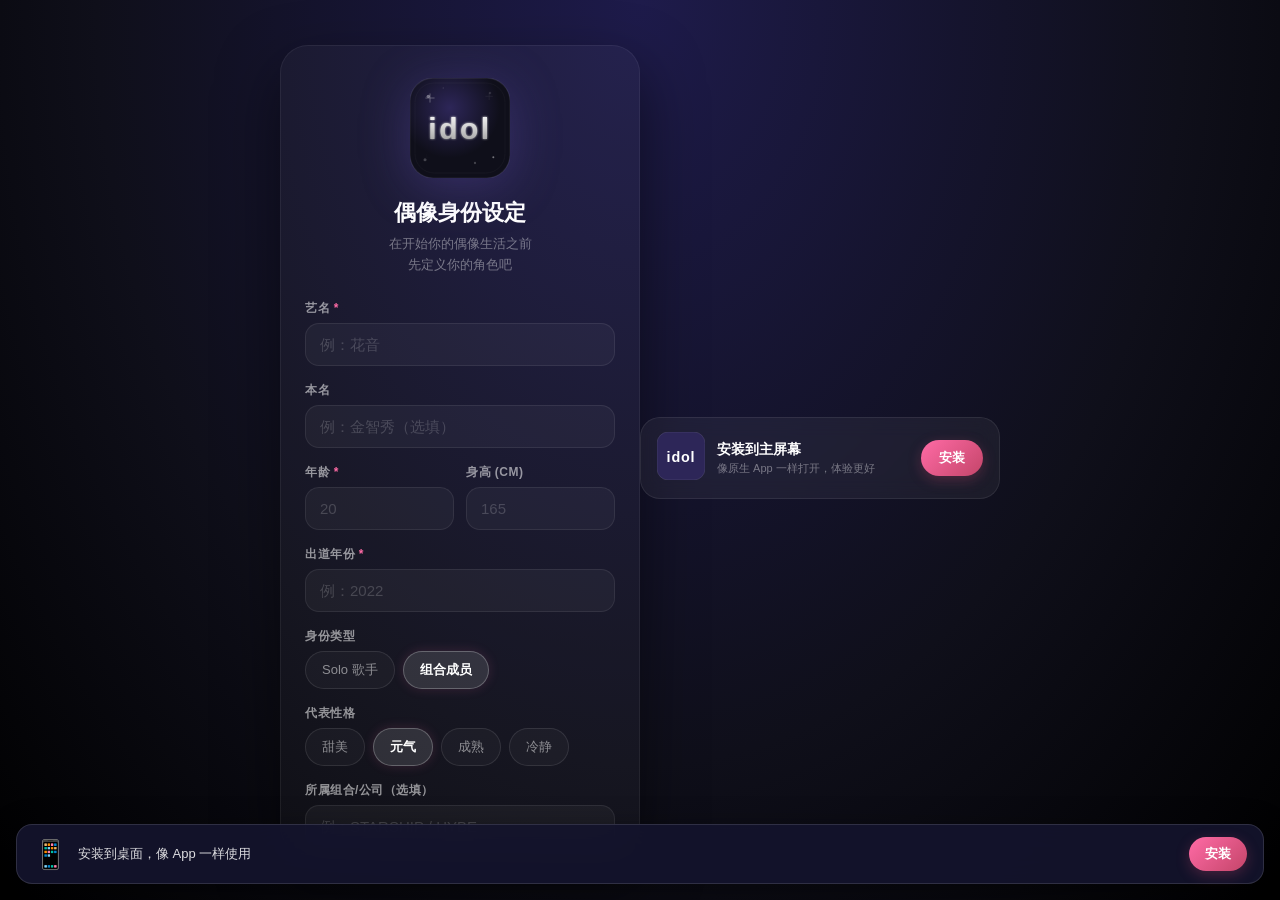
==== idol.html @ 132aba60 "Add files via upload" ====
<!doctype html>
<html lang="zh-CN">
<head>
  <meta charset="UTF-8" />
  <meta name="viewport" content="width=device-width, initial-scale=1.0, viewport-fit=cover" />
  <meta name="apple-mobile-web-app-capable" content="yes" />
  <meta name="apple-mobile-web-app-status-bar-style" content="black-translucent" />
  <meta name="theme-color" content="#0f0f1a" />
  <link rel="icon" type="image/svg+xml" href="icon.svg" />
  <link rel="apple-touch-icon" href="icon.svg" />
  <title>idol — 偶像生活模拟器</title>
  <style>
/* ===== 基础 ===== */
:root {
  --phone-w: 390px;
  --phone-h: 844px;
  --phone-radius: 44px;
  color-scheme: dark;
}

* { box-sizing: border-box; margin: 0; padding: 0; }
html { scroll-behavior: smooth; }

body {
  font-family: -apple-system, BlinkMacSystemFont, "Segoe UI", Roboto, "Helvetica Neue", Arial, sans-serif;
  background: #1a1a2e;
  display: flex;
  justify-content: center;
  align-items: center;
  min-height: 100vh;
  -webkit-tap-highlight-color: transparent;
  user-select: none; -webkit-user-select: none;
}

/* ===== 偶像设定页 ===== */
.setup-screen {
  position: fixed;
  inset: 0;
  z-index: 100;
  background: radial-gradient(ellipse at 50% 0%, #1e1b4b 0%, #0f0f1a 60%, #000 100%);
  display: flex;
  align-items: center;
  justify-content: center;
  padding: 20px;
  transition: opacity .5s ease, transform .5s ease;
}
.setup-screen.hidden {
  opacity: 0;
  pointer-events: none;
  transform: scale(1.05);
}

.setup-card {
  width: 100%;
  max-width: 360px;
  max-height: 90vh;
  overflow-y: auto;
  background: rgba(255,255,255,.03);
  border: 1px solid rgba(255,255,255,.06);
  border-radius: 28px;
  padding: 32px 24px 28px;
  box-shadow: 0 25px 60px rgba(0,0,0,.5);
  -webkit-overflow-scrolling: touch;
}

.setup-header {
  text-align: center;
  margin-bottom: 24px;
}

/* App 图标 */
.app-logo-wrap {
  display: flex;
  justify-content: center;
  margin-bottom: 20px;
}
.app-logo {
  width: 100px;
  height: 100px;
  filter: drop-shadow(0 8px 24px rgba(100,80,180,.35));
}

.setup-header h1 {
  font-size: 22px;
  font-weight: 700;
  color: #fff;
  margin: 0 0 6px;
}
.setup-header p {
  font-size: 13px;
  color: rgba(255,255,255,.4);
  line-height: 1.6;
  margin: 0;
}

.setup-form {
  display: flex;
  flex-direction: column;
  gap: 16px;
}

.form-row {
  display: flex;
  flex-direction: column;
  gap: 6px;
}
.form-row-split {
  flex-direction: row;
  gap: 12px;
}
.form-col {
  flex: 1;
  display: flex;
  flex-direction: column;
  gap: 6px;
}

.form-label {
  font-size: 12px;
  font-weight: 600;
  color: rgba(255,255,255,.55);
  text-transform: uppercase;
  letter-spacing: .5px;
}
.form-label .required { color: #FF6BA6; }

.form-input {
  width: 100%;
  padding: 12px 14px;
  border-radius: 14px;
  border: 1px solid rgba(255,255,255,.08);
  background: rgba(255,255,255,.04);
  color: #fff;
  font-size: 15px;
  outline: none;
  transition: border-color .2s, background .2s;
  font-family: inherit;
}
.form-input:focus {
  border-color: rgba(255,107,166,.4);
  background: rgba(255,255,255,.06);
}
.form-input::placeholder { color: rgba(255,255,255,.18); }

/* 选项芯片 */
.option-row {
  display: flex;
  flex-wrap: wrap;
  gap: 8px;
}
.opt-chip {
  padding: 9px 16px;
  border-radius: 20px;
  font-size: 13px;
  font-weight: 500;
  cursor: pointer;
  border: 1px solid rgba(255,255,255,.1);
  background: rgba(255,255,255,.03);
  color: rgba(255,255,255,.5);
  transition: all .18s;
}
.opt-chip:hover { background: rgba(255,255,255,.08); color: rgba(255,255,255,.7); }
.opt-chip.active {
  background: rgba(255,255,255,.12);
  border-color: rgba(255,255,255,.25);
  color: #fff;
  font-weight: 600;
  box-shadow: 0 0 12px rgba(255,107,166,.15);
}

/* 进入按钮 */
.setup-btn {
  width: 100%;
  margin-top: 24px;
  padding: 14px;
  border: none;
  border-radius: 16px;
  background: linear-gradient(135deg, #FF6BA6, #C44569);
  color: #fff;
  font-size: 16px;
  font-weight: 700;
  cursor: pointer;
  transition: transform .15s, box-shadow .15s;
  letter-spacing: .5px;
  box-shadow: 0 8px 30px rgba(196,69,105,.3);
}
.setup-btn:hover { transform: translateY(-1px); box-shadow: 0 12px 36px rgba(196,69,105,.4); }
.setup-btn:active { transform: translateY(0); }
.setup-btn:disabled {
  opacity: .4;
  cursor: not-allowed;
  transform: none;
  box-shadow: none;
}

.setup-hint {
  text-align: center;
  font-size: 11px;
  color: rgba(255,255,255,.25);
  margin-top: 12px;
  min-height: 16px;
}

/* ===== 安装引导条 ===== */
.install-banner {
  width: 100%;
  max-width: 360px;
  margin-top: 16px;
  display: flex;
  align-items: center;
  gap: 12px;
  padding: 14px 16px;
  background: rgba(255,255,255,.05);
  border: 1px solid rgba(255,255,255,.08);
  border-radius: 20px;
  backdrop-filter: blur(10px);
  -webkit-backdrop-filter: blur(10px);
  transition: opacity .3s, transform .3s;
}
.install-banner.dismissed {
  opacity: 0;
  pointer-events: none;
  transform: translateY(10px);
}
.install-banner-icon {
  flex-shrink: 0;
}
.install-banner-icon svg {
  width: 48px;
  height: 48px;
}
.install-banner-text {
  flex: 1;
  min-width: 0;
}
.install-banner-title {
  font-size: 14px;
  font-weight: 600;
  color: #fff;
}
.install-banner-desc {
  font-size: 11px;
  color: rgba(255,255,255,.4);
  margin-top: 2px;
}
.install-banner-btn {
  padding: 9px 18px;
  border-radius: 18px;
  border: none;
  background: linear-gradient(135deg, #FF6BA6, #C44569);
  color: #fff;
  font-size: 13px;
  font-weight: 600;
  cursor: pointer;
  flex-shrink: 0;
  transition: transform .12s, box-shadow .12s;
  min-width: 0;
  box-shadow: 0 4px 14px rgba(196,69,105,.3);
}
.install-banner-btn:hover { transform: translateY(-1px); }
.install-banner-btn:active { transform: translateY(0); }
.install-banner-btn.ios-guide {
  background: rgba(255,255,255,.1);
  color: rgba(255,255,255,.6);
  box-shadow: none;
  font-weight: 500;
}

/* ---- 全局安装引导条 ---- */
.global-install-bar {
  position: fixed;
  bottom: 16px;
  left: 16px;
  right: 16px;
  z-index: 250;
  display: flex;
  align-items: center;
  gap: 10px;
  padding: 12px 16px;
  background: rgba(20,20,45,.92);
  border: 1px solid rgba(255,255,255,.12);
  border-radius: 16px;
  backdrop-filter: blur(16px);
  -webkit-backdrop-filter: blur(16px);
  box-shadow: 0 8px 32px rgba(0,0,0,.4);
  transition: opacity .3s, transform .3s;
}
.global-install-bar.dismissed {
  opacity: 0;
  pointer-events: none;
  transform: translateY(20px);
}
.gib-icon { font-size: 28px; flex-shrink: 0; }
.gib-text { flex: 1; font-size: 13px; font-weight: 500; color: rgba(255,255,255,.85); min-width: 0; }
.gib-btn {
  padding: 8px 16px;
  border-radius: 20px;
  border: none;
  background: linear-gradient(135deg, #FF6BA6, #C44569);
  color: #fff;
  font-size: 13px;
  font-weight: 600;
  cursor: pointer;
  flex-shrink: 0;
  box-shadow: 0 4px 14px rgba(196,69,105,.3);
  min-width: 0;
}
.gib-btn:active { transform: scale(.95); }

/* ---- 首页顶部行 ---- */
.home-top-row {
  display: flex;
  align-items: center;
  justify-content: space-between;
  width: 320px;
  margin-bottom: 8px;
  padding: 0 4px;
}
.home-greeting {
  color: rgba(255,255,255,.7);
  font-size: 14px;
  font-weight: 500;
}
.home-settings-btn {
  width: 34px;
  height: 34px;
  border-radius: 50%;
  border: none;
  background: rgba(255,255,255,.08);
  color: rgba(255,255,255,.5);
  font-size: 18px;
  cursor: pointer;
  display: flex;
  align-items: center;
  justify-content: center;
  transition: background .15s, color .15s;
  min-width: 0;
  padding: 0;
}
.home-settings-btn:hover { background: rgba(255,255,255,.15); color: #fff; }

/* 手机容器初始隐藏 */
#phoneContainer { display: none; }
#phoneContainer.ready { display: flex; }

/* ===== 手机外壳 ===== */
.phone-container {
  width: var(--phone-w);
  height: var(--phone-h);
  background: #000;
  border-radius: var(--phone-radius);
  position: relative;
  overflow: hidden;
  box-shadow:
    0 0 0 3px #1a1a1a, 0 0 0 6px #222, 0 0 0 8px #111, 0 20px 60px rgba(0,0,0,.5);
  display: flex;
  flex-direction: column;
}

/* ===== 状态栏 ===== */
.status-bar {
  display: flex;
  justify-content: space-between;
  align-items: center;
  padding: 14px 28px 6px 28px;
  color: #fff;
  font-size: 14px;
  font-weight: 600;
  letter-spacing: .5px;
  z-index: 30;
  position: relative;
  pointer-events: none;
}

/* ===== 主屏幕 ===== */
.home-screen {
  flex: 1;
  display: flex;
  flex-direction: column;
  align-items: center;
  justify-content: center;
  background: linear-gradient(180deg, #1c1c1e 0%, #000 100%);
  padding-bottom: 30px;
  transition: transform .35s cubic-bezier(.4,0,.2,1), opacity .35s ease;
}
.home-screen.hidden { transform: scale(.92); opacity: 0; pointer-events: none; }

.folder-label { color: #fff; font-size: 20px; font-weight: 600; margin-bottom: 16px; letter-spacing: .5px; }

.folder-area {
  background: rgba(255,255,255,.08);
  backdrop-filter: blur(20px); -webkit-backdrop-filter: blur(20px);
  border-radius: 28px;
  padding: 24px 20px 20px 20px;
  width: 320px;
}

.app-grid {
  display: grid;
  grid-template-columns: repeat(3, 1fr);
  gap: 20px 16px;
}

.app-item {
  display: flex;
  flex-direction: column;
  align-items: center;
  gap: 8px;
  cursor: pointer;
  transition: transform .15s ease;
}
.app-item:active { transform: scale(.88); }

.app-icon {
  position: relative;
  width: 68px; height: 68px;
  border-radius: 17px;
  overflow: hidden;
  box-shadow: 0 4px 12px rgba(0,0,0,.35), inset 0 1px 0 rgba(255,255,255,.15);
}
.icon-svg { display: block; width: 100%; height: 100%; }

.app-name {
  color: #fff; font-size: 11px; font-weight: 500; letter-spacing: .2px;
  text-align: center; max-width: 72px;
  overflow: hidden; text-overflow: ellipsis; white-space: nowrap;
}

.app-icon.kakaotalk { background: #FEE500; }
.app-icon.instagram  { background: linear-gradient(135deg, #FCAF45, #E1306C, #833AB4, #405DE6); }
.app-icon.wechat     { background: #2BBF6A; }
.app-icon.twitter    { background: #000; }
.app-icon.bubble     { background: linear-gradient(135deg, #FF85B3, #FF6BA6, #C44569); }

.home-indicator {
  width: 134px; height: 5px; background: rgba(255,255,255,.35);
  border-radius: 3px; position: absolute; bottom: 8px; left: 50%; transform: translateX(-50%);
}

/* =============================================
   应用视图（打开 App 后）
   ============================================= */
.app-view {
  position: absolute;
  top: 0; left: 0; right: 0; bottom: 0;
  display: flex; flex-direction: column;
  background: #000;
  transform: translateX(100%);
  transition: transform .35s cubic-bezier(.4,0,.2,1);
  border-radius: var(--phone-radius);
  overflow: hidden;
  z-index: 20;
  padding-top: 50px;
}
.app-view.active { transform: translateX(0); }

/* ---- 导航栏 ---- */
.app-nav {
  display: flex;
  align-items: center;
  justify-content: space-between;
  padding: 0 8px 0 12px;
  height: 46px;
  flex-shrink: 0;
  border-bottom: 1px solid rgba(255,255,255,.08);
}

.nav-back {
  background: none; border: none; cursor: pointer;
  display: flex; align-items: center; justify-content: center;
  width: 36px; height: 36px; border-radius: 50%;
  color: inherit; font-size: 28px; line-height: 1; font-weight: 300;
  transition: background .15s;
  min-width: 0; padding: 0;
}
.nav-back:hover { background: rgba(255,255,255,.1); }

.nav-title {
  font-size: 17px; font-weight: 600;
  position: absolute; left: 50%; transform: translateX(-50%);
  pointer-events: none;
  max-width: 200px; overflow: hidden; text-overflow: ellipsis; white-space: nowrap;
}

.nav-action {
  width: 36px; height: 36px;
  display: flex; align-items: center; justify-content: center;
  font-size: 18px; opacity: .7;
}

/* ---- 内容区 ---- */
.app-content {
  flex: 1;
  overflow: hidden;
  position: relative;
}

.screen {
  position: absolute; inset: 0;
  display: flex; flex-direction: column;
  transition: opacity .2s ease, transform .2s ease;
}
.screen.hidden { opacity: 0; pointer-events: none; transform: translateY(4px); }

/* ---- 聊天列表 ---- */
.chatlist-scroll, .feed-scroll {
  flex: 1;
  overflow-y: auto;
  -webkit-overflow-scrolling: touch;
}

.chatlist-item {
  display: flex;
  align-items: center;
  gap: 12px;
  padding: 12px 16px;
  cursor: pointer;
  transition: background .12s;
  border-bottom: 1px solid rgba(255,255,255,.04);
}
.chatlist-item:hover { background: rgba(255,255,255,.03); }
.chatlist-item:active { background: rgba(255,255,255,.06); }

.chatlist-avatar {
  width: 48px; height: 48px;
  border-radius: 50%;
  flex-shrink: 0;
  display: flex; align-items: center; justify-content: center;
  font-size: 18px; font-weight: 700; color: #fff;
}
.chatlist-info { flex: 1; min-width: 0; }
.chatlist-name { font-size: 15px; font-weight: 600; margin-bottom: 3px; }
.chatlist-preview {
  font-size: 13px; opacity: .55;
  overflow: hidden; text-overflow: ellipsis; white-space: nowrap;
}
.chatlist-meta { text-align: right; flex-shrink: 0; }
.chatlist-time { font-size: 11px; opacity: .4; margin-bottom: 4px; }
.chatlist-badge {
  display: inline-block;
  min-width: 18px; height: 18px; line-height: 18px;
  background: #ff3b30; color: #fff;
  font-size: 11px; font-weight: 600; text-align: center;
  border-radius: 9px; padding: 0 5px;
}

/* ---- 动态/朋友圈 ---- */
.feed-item {
  border-bottom: 1px solid rgba(255,255,255,.05);
  animation: fadeUp .3s ease;
}
@keyframes fadeUp { from { opacity: 0; transform: translateY(10px); } to { opacity: 1; transform: translateY(0); } }

.feed-header {
  display: flex; align-items: center; gap: 10px;
  padding: 14px 16px 8px;
}
.feed-avatar {
  width: 40px; height: 40px; border-radius: 50%;
  flex-shrink: 0;
  display: flex; align-items: center; justify-content: center;
  font-size: 16px; font-weight: 700; color: #fff;
}
.feed-user { font-size: 14px; font-weight: 600; }
.feed-time { font-size: 11px; opacity: .4; margin-top: 2px; }

.feed-body {
  padding: 0 16px 12px;
  font-size: 14px; line-height: 1.6;
}

.feed-image {
  margin: 0 16px 12px;
  height: 180px;
  border-radius: 12px;
  display: flex; align-items: center; justify-content: center;
  font-size: 32px;
  overflow: hidden;
}

.feed-actions {
  display: flex; gap: 20px;
  padding: 4px 16px 14px;
  font-size: 12px; opacity: .5;
}

/* ---- 对话页 ---- */
.conv-messages {
  flex: 1;
  overflow-y: auto;
  padding: 12px 14px;
  display: flex; flex-direction: column;
  gap: 8px;
  -webkit-overflow-scrolling: touch;
}

.conv-date-divider {
  text-align: center;
  font-size: 11px; opacity: .35;
  padding: 8px 0;
}

.conv-msg {
  max-width: 78%;
  padding: 9px 13px;
  border-radius: 17px;
  font-size: 14.5px;
  line-height: 1.5;
  word-break: break-word;
  animation: msgIn .25s ease-out;
  position: relative;
}
@keyframes msgIn { from { opacity: 0; transform: translateY(6px); } to { opacity: 1; transform: translateY(0); } }

.conv-msg.from { align-self: flex-start; border-bottom-left-radius: 5px; }
.conv-msg.to   { align-self: flex-end;   border-bottom-right-radius: 5px; }

/* 翻译按钮 */
.msg-translate-btn {
  display: block;
  margin-top: 5px;
  font-size: 10px;
  padding: 2px 8px;
  border-radius: 10px;
  border: 0.5px solid rgba(255,255,255,.15);
  background: rgba(255,255,255,.04);
  color: inherit;
  opacity: .45;
  cursor: pointer;
  width: fit-content;
  transition: opacity .15s, background .15s;
  font-family: inherit;
}
.msg-translate-btn:hover { opacity: .8; background: rgba(255,255,255,.1); }
.msg-translate-btn.translated { opacity: .7; }

.msg-translation {
  display: none;
  margin-top: 5px;
  font-size: 12px;
  opacity: .65;
  padding: 4px 8px;
  border-left: 2px solid rgba(255,255,255,.2);
  line-height: 1.5;
}
.msg-translation.show { display: block; }

.conv-input-bar {
  display: flex; align-items: center; gap: 8px;
  padding: 8px 12px 10px;
  border-top: 1px solid rgba(255,255,255,.06);
}
.conv-input {
  flex: 1;
  border: none; border-radius: 20px;
  padding: 9px 14px;
  font-size: 14px;
  outline: none;
  background: rgba(255,255,255,.08);
  color: #fff;
}
.conv-input::placeholder { opacity: .35; }
.conv-send {
  width: 36px; height: 36px; border-radius: 50%;
  border: none; cursor: pointer;
  display: flex; align-items: center; justify-content: center;
  font-size: 18px; font-weight: 700;
  transition: transform .12s;
  min-width: 0; padding: 0;
}
.conv-send:active { transform: scale(.9); }

/* ---- 底部 Tab 栏 ---- */
.app-tabs {
  display: flex;
  height: 50px;
  flex-shrink: 0;
  border-top: 1px solid rgba(255,255,255,.06);
}
.tab-item {
  flex: 1;
  display: flex; flex-direction: column;
  align-items: center; justify-content: center;
  gap: 3px;
  cursor: pointer;
  font-size: 10px; font-weight: 500;
  opacity: .45;
  transition: opacity .15s;
}
.tab-item:hover { opacity: .7; }
.tab-item.active { opacity: 1; font-weight: 600; }
.tab-icon { font-size: 20px; line-height: 1; }

/* =============================================
   主题: KakaoTalk
   ============================================= */
.app-view.theme-kakaotalk .app-nav { background: #FEE500; border-bottom-color: rgba(0,0,0,.06); }
.app-view.theme-kakaotalk .app-nav .nav-back { color: #191919; }
.app-view.theme-kakaotalk .nav-title { color: #191919; }
.app-view.theme-kakaotalk .screen-chatlist { background: #B2C7DA; }
.app-view.theme-kakaotalk .chatlist-name { color: #191919; }
.app-view.theme-kakaotalk .chatlist-preview { color: #3d4a55; opacity: 1; }
.app-view.theme-kakaotalk .chatlist-time { color: #5a6b78; opacity: 1; }
.app-view.theme-kakaotalk .chatlist-item { border-bottom-color: rgba(0,0,0,.06); }
.app-view.theme-kakaotalk .chatlist-item:hover { background: rgba(0,0,0,.03); }
.app-view.theme-kakaotalk .chatlist-item:active { background: rgba(0,0,0,.06); }
.app-view.theme-kakaotalk .screen-feed { background: #f5f5f7; }
.app-view.theme-kakaotalk .feed-item { border-bottom-color: rgba(0,0,0,.06); }
.app-view.theme-kakaotalk .feed-user { color: #191919; }
.app-view.theme-kakaotalk .feed-body { color: #333; }
.app-view.theme-kakaotalk .feed-time { color: #888; opacity: 1; }
.app-view.theme-kakaotalk .feed-image { background: linear-gradient(135deg, #FEE500, #ffb347); }
.app-view.theme-kakaotalk .feed-actions { color: #666; opacity: 1; }
.app-view.theme-kakaotalk .conv-messages { background: #B2C7DA; }
.app-view.theme-kakaotalk .conv-msg.from { background: #fff; color: #191919; }
.app-view.theme-kakaotalk .conv-msg.to { background: #FEE500; color: #191919; }
.app-view.theme-kakaotalk .conv-input { background: #fff; color: #191919; }
.app-view.theme-kakaotalk .conv-input::placeholder { color: rgba(0,0,0,.3); }
.app-view.theme-kakaotalk .conv-send { background: #FEE500; color: #191919; }
.app-view.theme-kakaotalk .msg-translate-btn { border-color: rgba(0,0,0,.12); background: rgba(0,0,0,.03); }
.app-view.theme-kakaotalk .msg-translate-btn:hover { background: rgba(0,0,0,.08); }
.app-view.theme-kakaotalk .app-tabs { background: #f9f9fb; border-top-color: rgba(0,0,0,.06); }
.app-view.theme-kakaotalk .tab-item { color: #5a6b78; }
.app-view.theme-kakaotalk .tab-item.active { color: #191919; }
.app-view.theme-kakaotalk .chatlist-avatar { background: linear-gradient(135deg, #979797, #bbb); }

/* =============================================
   主题: Instagram
   ============================================= */
.app-view.theme-instagram .app-nav { background: #000; border-bottom-color: #222; }
.app-view.theme-instagram .app-nav .nav-back { color: #fff; }
.app-view.theme-instagram .nav-title { color: #fff; font-family: cursive; }
.app-view.theme-instagram .screen-chatlist { background: #0d0d0d; }
.app-view.theme-instagram .chatlist-name { color: #f5f5f5; }
.app-view.theme-instagram .chatlist-preview { color: #999; }
.app-view.theme-instagram .chatlist-item { border-bottom-color: #1a1a1a; }
.app-view.theme-instagram .chatlist-item:hover { background: #111; }
.app-view.theme-instagram .chatlist-item:active { background: #1a1a1a; }
.app-view.theme-instagram .screen-feed { background: #000; }
.app-view.theme-instagram .feed-item { border-bottom-color: #1a1a1a; }
.app-view.theme-instagram .feed-user { color: #f5f5f5; }
.app-view.theme-instagram .feed-body { color: #e5e5e5; }
.app-view.theme-instagram .feed-image { background: linear-gradient(135deg, #f09433, #e6683c, #dc2743, #cc2366, #bc1888); }
.app-view.theme-instagram .conv-messages { background: #0d0d0d; }
.app-view.theme-instagram .conv-msg.from { background: #262626; color: #f5f5f5; }
.app-view.theme-instagram .conv-msg.to { background: linear-gradient(135deg, #dc2743, #cc2366); color: #fff; }
.app-view.theme-instagram .conv-input { background: #1a1a1a; border: 1px solid #333; }
.app-view.theme-instagram .conv-send { background: #dc2743; color: #fff; }
.app-view.theme-instagram .app-tabs { background: #000; border-top-color: #1a1a1a; }
.app-view.theme-instagram .tab-item { color: #888; }
.app-view.theme-instagram .tab-item.active { color: #fff; }
.app-view.theme-instagram .chatlist-avatar { background: linear-gradient(135deg, #f09433, #e6683c, #dc2743, #cc2366); }

/* =============================================
   主题: 微信
   ============================================= */
.app-view.theme-wechat .app-nav { background: #191919; border-bottom-color: #222; }
.app-view.theme-wechat .app-nav .nav-back { color: #fff; }
.app-view.theme-wechat .nav-title { color: #fff; }
.app-view.theme-wechat .screen-chatlist { background: #111; }
.app-view.theme-wechat .chatlist-name { color: #e5e5e5; }
.app-view.theme-wechat .chatlist-preview { color: #777; }
.app-view.theme-wechat .chatlist-item { border-bottom-color: #1c1c1c; }
.app-view.theme-wechat .chatlist-item:hover { background: #161616; }
.app-view.theme-wechat .screen-feed { background: #111; }
.app-view.theme-wechat .feed-header { padding-top: 16px; }
.app-view.theme-wechat .feed-item { border-bottom-color: #1c1c1c; }
.app-view.theme-wechat .feed-user { color: #4876FF; }
.app-view.theme-wechat .feed-body { color: #ddd; }
.app-view.theme-wechat .feed-image { background: linear-gradient(135deg, #2BBF6A, #07C160); }
.app-view.theme-wechat .conv-messages { background: #111; }
.app-view.theme-wechat .conv-msg.from { background: #262626; color: #e5e5e5; }
.app-view.theme-wechat .conv-msg.to { background: #2BBF6A; color: #fff; }
.app-view.theme-wechat .conv-input { background: #1a1a1a; }
.app-view.theme-wechat .conv-send { background: #2BBF6A; color: #fff; }
.app-view.theme-wechat .app-tabs { background: #191919; border-top-color: #1c1c1c; }
.app-view.theme-wechat .tab-item { color: #888; }
.app-view.theme-wechat .tab-item.active { color: #2BBF6A; }
.app-view.theme-wechat .chatlist-avatar { background: linear-gradient(135deg, #2BBF6A, #07C160); }

/* =============================================
   主题: X
   ============================================= */
.app-view.theme-twitter .app-nav { background: #000; border-bottom-color: #222; }
.app-view.theme-twitter .app-nav .nav-back { color: #fff; }
.app-view.theme-twitter .nav-title { color: #fff; }
.app-view.theme-twitter .screen-chatlist { background: #000; }
.app-view.theme-twitter .chatlist-name { color: #e7e9ea; }
.app-view.theme-twitter .chatlist-preview { color: #71767b; }
.app-view.theme-twitter .chatlist-item { border-bottom-color: #16181c; }
.app-view.theme-twitter .chatlist-item:hover { background: #080808; }
.app-view.theme-twitter .screen-feed { background: #000; }
.app-view.theme-twitter .feed-item { border-bottom-color: #16181c; }
.app-view.theme-twitter .feed-user { color: #e7e9ea; }
.app-view.theme-twitter .feed-body { color: #e7e9ea; font-size: 15px; }
.app-view.theme-twitter .feed-image { background: #1d9bf0; }
.app-view.theme-twitter .conv-messages { background: #000; }
.app-view.theme-twitter .conv-msg.from { background: #16181c; color: #e7e9ea; }
.app-view.theme-twitter .conv-msg.to { background: #1d9bf0; color: #fff; }
.app-view.theme-twitter .conv-input { background: #16181c; }
.app-view.theme-twitter .conv-send { background: #1d9bf0; color: #fff; }
.app-view.theme-twitter .app-tabs { background: #000; border-top-color: #16181c; }
.app-view.theme-twitter .tab-item { color: #71767b; }
.app-view.theme-twitter .tab-item.active { color: #1d9bf0; }
.app-view.theme-twitter .chatlist-avatar { background: #1d9bf0; }
.app-view.theme-twitter .feed-username-handle { color: #71767b; font-size: 13px; font-weight: 400; }

/* =============================================
   主题: Bubble
   ============================================= */
.app-view.theme-bubble .app-nav { background: #1a1a2e; border-bottom: 1px solid rgba(255,107,166,.15); }
.app-view.theme-bubble .app-nav .nav-back { color: #fff; }
.app-view.theme-bubble .nav-title { color: #ffb3d0; }
.app-view.theme-bubble .screen-chatlist { background: #12121f; }
.app-view.theme-bubble .chatlist-name { color: #f0f0f0; }
.app-view.theme-bubble .chatlist-preview { color: #777; }
.app-view.theme-bubble .chatlist-item { border-bottom-color: rgba(255,107,166,.08); }
.app-view.theme-bubble .chatlist-item:hover { background: rgba(255,107,166,.04); }
.app-view.theme-bubble .screen-feed { background: #12121f; }
.app-view.theme-bubble .feed-item { border-bottom-color: rgba(255,107,166,.08); }
.app-view.theme-bubble .feed-user { color: #ffb3d0; }
.app-view.theme-bubble .feed-body { color: #e0d0d8; }
.app-view.theme-bubble .feed-body .bubble-post {
  background: linear-gradient(135deg, rgba(255,107,166,.2), rgba(196,69,105,.2));
  border-radius: 18px 18px 18px 4px;
  padding: 14px 16px;
  display: inline-block;
}
.app-view.theme-bubble .feed-actions { color: rgba(255,107,166,.6); }
.app-view.theme-bubble .conv-messages { background: #12121f; }
.app-view.theme-bubble .conv-msg.from { background: #2a2a40; color: #f0f0f0; }
.app-view.theme-bubble .conv-msg.to { background: linear-gradient(135deg, #FF6BA6, #C44569); color: #fff; }
.app-view.theme-bubble .conv-input { background: #1a1a30; border: 1px solid rgba(255,107,166,.15); }
.app-view.theme-bubble .conv-send { background: #FF6BA6; color: #fff; }
.app-view.theme-bubble .app-tabs { background: #1a1a2e; border-top-color: rgba(255,107,166,.1); }
.app-view.theme-bubble .tab-item { color: #777; }
.app-view.theme-bubble .tab-item.active { color: #FF6BA6; }
.app-view.theme-bubble .chatlist-avatar { background: linear-gradient(135deg, #FF6BA6, #C44569); }

/* =============================================
   响应式
   ============================================= */
@media (max-width: 500px), (max-height: 700px) {
  body { align-items: stretch; background: #000; }
  .phone-container {
    width: 100vw; height: 100vh; height: 100dvh;
    border-radius: 0; box-shadow: none;
  }
  .app-view { border-radius: 0; }
  .status-bar { padding: env(safe-area-inset-top, 8px) 24px 4px 24px; }
  .home-screen { padding-bottom: env(safe-area-inset-bottom, 20px); }
  .conv-input-bar { padding-bottom: calc(10px + env(safe-area-inset-bottom, 8px)); }
  .app-tabs { padding-bottom: env(safe-area-inset-bottom, 0); height: calc(50px + env(safe-area-inset-bottom, 0)); }
}

@media (min-width: 501px) and (max-width: 420px) {
  .folder-area { width: 290px; padding: 20px 16px 16px; }
  .app-icon { width: 60px; height: 60px; border-radius: 14px; }
  .app-grid { gap: 16px 12px; }
}

  </style>
</head>
<body>

  <!-- ====== 偶像设定页面 ====== -->
  <div class="setup-screen" id="setupScreen">
    <div class="setup-card">
      <!-- App 图标 -->
      <div class="app-logo-wrap">
        <svg class="app-logo" viewBox="0 0 120 120" xmlns="http://www.w3.org/2000/svg">
          <defs>
            <radialGradient id="logoBg" cx="40%" cy="30%">
              <stop offset="0%" stop-color="#2d2658"/>
              <stop offset="100%" stop-color="#0f0f1a"/>
            </radialGradient>
            <linearGradient id="logoText" x1="0" y1="0" x2="0" y2="1">
              <stop offset="0%" stop-color="#ffffff"/>
              <stop offset="45%" stop-color="#d4d4d4"/>
              <stop offset="100%" stop-color="#999999"/>
            </linearGradient>
            <filter id="logoGlow">
              <feGaussianBlur stdDeviation="1.5" result="blur"/>
              <feMerge><feMergeNode in="blur"/><feMergeNode in="SourceGraphic"/></feMerge>
            </filter>
          </defs>
          <!-- 圆角方形底 -->
          <rect x="0" y="0" width="120" height="120" rx="28" fill="url(#logoBg)" stroke="rgba(255,255,255,.08)" stroke-width="1.5"/>
          <!-- 内光晕 -->
          <rect x="6" y="6" width="108" height="108" rx="23" fill="none" stroke="rgba(255,255,255,.04)" stroke-width="1"/>
          <!-- idol 字样 -->
          <text x="60" y="73" text-anchor="middle" font-size="36" font-weight="700" font-family="'Segoe UI', -apple-system, sans-serif" fill="url(#logoText)" filter="url(#logoGlow)" letter-spacing="3">idol</text>
          <!-- 星光粒子 -->
          <circle cx="22" cy="22" r="2" fill="#fff" opacity="0.8"><animate attributeName="opacity" values="0.8;0.2;0.8" dur="2s" repeatCount="indefinite"/></circle>
          <circle cx="96" cy="18" r="1.5" fill="#fff" opacity="0.6"><animate attributeName="opacity" values="0.6;0.1;0.6" dur="2.5s" repeatCount="indefinite"/></circle>
          <circle cx="18" cy="98" r="1.8" fill="#fff" opacity="0.5"><animate attributeName="opacity" values="0.5;0.15;0.5" dur="3.2s" repeatCount="indefinite"/></circle>
          <circle cx="100" cy="95" r="1.2" fill="#fff" opacity="0.7"><animate attributeName="opacity" values="0.7;0.2;0.7" dur="1.8s" repeatCount="indefinite"/></circle>
          <circle cx="40" cy="12" r="1" fill="#fff" opacity="0.4"><animate attributeName="opacity" values="0.4;0.1;0.4" dur="2.8s" repeatCount="indefinite"/></circle>
          <circle cx="78" cy="102" r="1.4" fill="#fff" opacity="0.55"><animate attributeName="opacity" values="0.55;0.1;0.55" dur="3.5s" repeatCount="indefinite"/></circle>
          <!-- 十字星光 -->
          <g transform="translate(24,24)" opacity="0.6">
            <animate attributeName="opacity" values="0.6;0;0.6" dur="1.5s" repeatCount="indefinite"/>
            <line x1="0" y1="-5" x2="0" y2="5" stroke="#fff" stroke-width="0.8" stroke-linecap="round"/>
            <line x1="-5" y1="0" x2="5" y2="0" stroke="#fff" stroke-width="0.8" stroke-linecap="round"/>
          </g>
          <g transform="translate(95,22)" opacity="0.5">
            <animate attributeName="opacity" values="0.5;0;0.5" dur="2.2s" repeatCount="indefinite"/>
            <line x1="0" y1="-4" x2="0" y2="4" stroke="#fff" stroke-width="0.7" stroke-linecap="round"/>
            <line x1="-4" y1="0" x2="4" y2="0" stroke="#fff" stroke-width="0.7" stroke-linecap="round"/>
          </g>
          <g transform="translate(20,95)" opacity="0.45">
            <animate attributeName="opacity" values="0.45;0;0.45" dur="2.7s" repeatCount="indefinite"/>
            <line x1="0" y1="-3.5" x2="0" y2="3.5" stroke="#fff" stroke-width="0.7" stroke-linecap="round"/>
            <line x1="-3.5" y1="0" x2="3.5" y2="0" stroke="#fff" stroke-width="0.7" stroke-linecap="round"/>
          </g>
        </svg>
      </div>

      <div class="setup-header">
        <h1>偶像身份设定</h1>
        <p>在开始你的偶像生活之前<br>先定义你的角色吧</p>
      </div>

      <div class="setup-form">
        <div class="form-row">
          <label class="form-label">艺名 <span class="required">*</span></label>
          <input type="text" id="setStageName" class="form-input" placeholder="例：花音" maxlength="12" />
        </div>

        <div class="form-row">
          <label class="form-label">本名</label>
          <input type="text" id="setRealName" class="form-input" placeholder="例：金智秀（选填）" maxlength="12" />
        </div>

        <div class="form-row form-row-split">
          <div class="form-col">
            <label class="form-label">年龄 <span class="required">*</span></label>
            <input type="number" id="setAge" class="form-input" placeholder="20" min="15" max="35" />
          </div>
          <div class="form-col">
            <label class="form-label">身高 (cm)</label>
            <input type="number" id="setHeight" class="form-input" placeholder="165" min="145" max="195" />
          </div>
        </div>

        <div class="form-row">
          <label class="form-label">出道年份 <span class="required">*</span></label>
          <input type="number" id="setDebutYear" class="form-input" placeholder="例：2022" min="2010" max="2026" />
        </div>

        <div class="form-row">
          <label class="form-label">身份类型</label>
          <div class="option-row" id="idolType">
            <span class="opt-chip" data-value="solo">Solo 歌手</span>
            <span class="opt-chip active" data-value="group">组合成员</span>
          </div>
        </div>

        <div class="form-row">
          <label class="form-label">代表性格</label>
          <div class="option-row" id="personality">
            <span class="opt-chip" data-value="sweet">甜美</span>
            <span class="opt-chip active" data-value="energetic">元气</span>
            <span class="opt-chip" data-value="mature">成熟</span>
            <span class="opt-chip" data-value="calm">冷静</span>
          </div>
        </div>

        <div class="form-row">
          <label class="form-label">所属组合/公司（选填）</label>
          <input type="text" id="setGroup" class="form-input" placeholder="例：STARSHIP / HYBE" maxlength="20" />
        </div>
      </div>

      <button class="setup-btn" id="setupBtn">✦ 进入我的偶像生活</button>
      <p class="setup-hint" id="setupHint"></p>
    </div>

    <!-- 安装引导条 -->
    <div class="install-banner" id="installBanner">
      <div class="install-banner-icon">
        <svg viewBox="0 0 60 60" xmlns="http://www.w3.org/2000/svg">
          <rect x="0" y="0" width="60" height="60" rx="14" fill="#2d2658" stroke="rgba(255,255,255,.12)" stroke-width="1"/>
          <text x="30" y="38" text-anchor="middle" font-size="18" font-weight="700" fill="#fff" font-family="sans-serif" letter-spacing="1">idol</text>
        </svg>
      </div>
      <div class="install-banner-text">
        <div class="install-banner-title" id="installTitle">安装到主屏幕</div>
        <div class="install-banner-desc" id="installDesc">像原生 App 一样打开，体验更好</div>
      </div>
      <button class="install-banner-btn" id="installBtn">安装</button>
    </div>
  </div>

  <!-- ====== 手机主界面 ====== -->
  <div class="phone-container" id="phoneContainer">

    <!-- 状态栏 -->
    <div class="status-bar">
      <span class="time">9:41</span>
      <span class="status-icons">▮▮▮▮ ▮▮▮▮ 100%</span>
    </div>

    <!-- ====== 主屏幕（应用桌面） ====== -->
    <div class="home-screen" id="homeScreen">
      <div class="home-top-row">
        <span class="home-greeting" id="homeGreeting">花音</span>
        <button class="home-settings-btn" id="homeSettingsBtn" title="修改身份设定">⚙</button>
      </div>
      <div class="folder-label">社交</div>
      <div class="folder-area">
        <div class="app-grid">

          <!-- KakaoTalk -->
          <div class="app-item" data-app="kakaotalk">
            <div class="app-icon kakaotalk">
              <svg viewBox="0 0 68 68" class="icon-svg">
                <rect x="0" y="0" width="68" height="68" rx="17" fill="#FEE500"/>
                <path d="M34 12c-11 0-20 7-20 15.5S23 43 34 43c1.5 0 3-.2 4.3-.5l7 3.5c.4.2.8-.2.7-.6l-1.2-5.5c4.5-2.2 7.2-6.5 7.2-11.4S45 12 34 12z" fill="#fff"/>
                <circle cx="25.5" cy="27.5" r="1.8" fill="#3A1D1D"/>
                <circle cx="34.5" cy="27.5" r="1.8" fill="#3A1D1D"/>
                <path d="M27.5 32.5c2 2 3.5 2 5.5 0" fill="none" stroke="#3A1D1D" stroke-width="1.5" stroke-linecap="round"/>
                <circle cx="22" cy="31" r="2.5" fill="#FFB3B3" opacity=".4"/>
                <circle cx="38" cy="31" r="2.5" fill="#FFB3B3" opacity=".4"/>
              </svg>
            </div>
            <span class="app-name">KakaoTalk</span>
          </div>

          <!-- Instagram -->
          <div class="app-item" data-app="instagram">
            <div class="app-icon instagram">
              <svg viewBox="0 0 68 68" class="icon-svg">
                <defs>
                  <linearGradient id="ig-grad" x1="0" y1="1" x2="1" y2="0">
                    <stop offset="0%" stop-color="#FCAF45"/>
                    <stop offset="25%" stop-color="#E1306C"/>
                    <stop offset="55%" stop-color="#833AB4"/>
                    <stop offset="100%" stop-color="#405DE6"/>
                  </linearGradient>
                </defs>
                <rect x="0" y="0" width="68" height="68" rx="17" fill="url(#ig-grad)"/>
                <rect x="15" y="15" width="38" height="38" rx="10" fill="none" stroke="#fff" stroke-width="3.2"/>
                <circle cx="34" cy="34" r="8.5" fill="none" stroke="#fff" stroke-width="3.2"/>
                <circle cx="44" cy="24" r="2.8" fill="#fff"/>
              </svg>
            </div>
            <span class="app-name">Instagram</span>
          </div>

          <!-- 微信 -->
          <div class="app-item" data-app="wechat">
            <div class="app-icon wechat">
              <svg viewBox="0 0 68 68" class="icon-svg">
                <rect x="0" y="0" width="68" height="68" rx="18" fill="#2BBF6A"/>
                <ellipse cx="43" cy="31" rx="15" ry="12" fill="#fff"/>
                <ellipse cx="27" cy="37" rx="19" ry="16" fill="#fff"/>
                <circle cx="20" cy="33.5" r="2.5" fill="#1a1a1a"/>
                <circle cx="30" cy="33.5" r="2.5" fill="#1a1a1a"/>
                <path d="M21.5 41c2.5 2.5 5.5 2.5 8 0" fill="none" stroke="#1a1a1a" stroke-width="1.8" stroke-linecap="round"/>
                <circle cx="37" cy="27.5" r="1.6" fill="#1a1a1a"/>
                <circle cx="45" cy="27.5" r="1.6" fill="#1a1a1a"/>
                <path d="M38.5 32c1.5 1.5 3.5 1.5 5 .3" fill="none" stroke="#1a1a1a" stroke-width="1.4" stroke-linecap="round"/>
              </svg>
            </div>
            <span class="app-name">微信</span>
          </div>

          <!-- X (Twitter) -->
          <div class="app-item" data-app="twitter">
            <div class="app-icon twitter">
              <svg viewBox="0 0 68 68" class="icon-svg">
                <rect x="0" y="0" width="68" height="68" rx="17" fill="#000"/>
                <path d="M35 31.5L46 18h-2.8l-9 11.3L27 18H17l11.5 15.8L17 46.5h2.8l9.5-11 7.7 11H47L35 31.5zm-3.8 3.8l-1-1.5L20 20.5h3.5l7 9.8 1 1.5 9.5 13h-3.5l-8.3-11.5z" fill="#fff"/>
              </svg>
            </div>
            <span class="app-name">X</span>
          </div>

          <!-- Bubble -->
          <div class="app-item" data-app="bubble">
            <div class="app-icon bubble">
              <svg viewBox="0 0 68 68" class="icon-svg">
                <defs>
                  <linearGradient id="bb-grad" x1="0" y1="0" x2="1" y2="1">
                    <stop offset="0%" stop-color="#FF8BB8"/>
                    <stop offset="40%" stop-color="#FF6BA6"/>
                    <stop offset="100%" stop-color="#C44569"/>
                  </linearGradient>
                </defs>
                <rect x="0" y="0" width="68" height="68" rx="17" fill="url(#bb-grad)"/>
                <path d="M34 16c-8 0-14.5 5.2-14.5 11.5s4.5 9 9 10.5l-.5 4c-.1.3.2.6.5.4l5.5-3.5c1 .2 2 .3 3 .3 8 0 14.5-5.2 14.5-11.5S42 16 34 16z" fill="#fff"/>
                <path d="M34 28.5c-.2 0-.5-.1-.6-.3l-1.2-1.3c-1.5-1.5-2.5-2.6-2.5-3.8 0-1.2 1-2.2 2.2-2.2.7 0 1.4.3 1.8.8l.3.3.3-.3c.4-.5 1.1-.8 1.8-.8 1.2 0 2.2 1 2.2 2.2 0 1.2-1 2.3-2.5 3.8l-1.2 1.3c-.1.2-.4.3-.6.3z" fill="#FF4088"/>
              </svg>
            </div>
            <span class="app-name">Bubble</span>
          </div>

        </div>
      </div>
      <div class="home-indicator"></div>
    </div>

    <!-- ====== 应用视图（打开后显示） ====== -->
    <div class="app-view" id="appView">

      <!-- 顶部导航 -->
      <div class="app-nav" id="appNav">
        <button class="nav-back" id="navBack">
          <span class="back-arrow">‹</span>
        </button>
        <span class="nav-title" id="navTitle">KakaoTalk</span>
        <span class="nav-action" id="navAction"></span>
      </div>

      <!-- 内容区 -->
      <div class="app-content" id="appContent">

        <!-- 聊天列表页 -->
        <div class="screen screen-chatlist" id="screenChatlist">
          <div class="chatlist-scroll">
            <div class="chatlist-items" id="chatlistItems"></div>
          </div>
        </div>

        <!-- 动态/朋友圈页 -->
        <div class="screen screen-feed hidden" id="screenFeed">
          <div class="feed-scroll">
            <div class="feed-items" id="feedItems"></div>
          </div>
        </div>

        <!-- 对话详情页 -->
        <div class="screen screen-conversation hidden" id="screenConversation">
          <div class="conv-messages" id="convMessages"></div>
          <div class="conv-input-bar">
            <input type="text" class="conv-input" id="convInput" placeholder="输入消息..." autocomplete="off" />
            <button class="conv-send" id="convSend">
              <span>↑</span>
            </button>
          </div>
        </div>

      </div>

      <!-- 底部 Tab 栏 -->
      <div class="app-tabs" id="appTabs"></div>
    </div>

  </div>

  <!-- 全局安装引导条（悬浮在所有页面上方） -->
  <div class="global-install-bar" id="globalInstallBar">
    <span class="gib-icon">📱</span>
    <span class="gib-text" id="gibText">安装到桌面，像 App 一样使用</span>
    <button class="gib-btn" id="gibBtn">安装</button>
  </div>

  <script>
// =============================================
// DOM 引用
// =============================================
const $  = (sel) => document.querySelector(sel);
const $$ = (sel) => document.querySelectorAll(sel);

// 设定页
const setupScreen     = $("#setupScreen");
const phoneContainer  = $("#phoneContainer");
const setupBtn        = $("#setupBtn");
const setupHint       = $("#setupHint");
const homeGreeting    = $("#homeGreeting");
const homeSettingsBtn = $("#homeSettingsBtn");

// 设定表单字段
const setStageName = $("#setStageName");
const setRealName  = $("#setRealName");
const setAge       = $("#setAge");
const setHeight    = $("#setHeight");
const setDebutYear = $("#setDebutYear");
const setGroup     = $("#setGroup");

// 安装引导
const installBanner   = $("#installBanner");
const installBtn      = $("#installBtn");
const installTitle    = $("#installTitle");
const installDesc     = $("#installDesc");
// 全局安装条
const globalInstallBar = $("#globalInstallBar");
const gibText          = $("#gibText");
const gibBtn           = $("#gibBtn");
let deferredPrompt = null;
let globalBarDismissed = false;

// 应用内
const homeScreen    = $("#homeScreen");
const appView       = $("#appView");
const navTitle      = $("#navTitle");
const navAction     = $("#navAction");
const chatlistItems = $("#chatlistItems");
const feedItems     = $("#feedItems");
const convMessages  = $("#convMessages");
const convInput     = $("#convInput");
const convSend      = $("#convSend");
const appTabs       = $("#appTabs");

const screens = {
  chatlist: $("#screenChatlist"),
  feed:     $("#screenFeed"),
  conv:     $("#screenConversation"),
};

let currentApp    = null;
let currentScreen = "chatlist";
let activeChat    = null;

// =============================================
// 工具函数
// =============================================
function avatarHtml(color, letter) {
  return `<div class="chatlist-avatar" style="background:${color}">${letter}</div>`;
}
function feedAvatarHtml(color, letter) {
  return `<div class="feed-avatar" style="background:${color}">${letter}</div>`;
}

// =============================================
// 模拟数据 —— KakaoTalk（韩文 + 中文翻译）
// =============================================
const data_kakaotalk = {
  tabs: [
    { id: "chatlist", icon: "💬", label: "채팅" },
    { id: "feed",     icon: "◉", label: "스토리" },
  ],
  chatList: [
    {
      id: "kt1", name: "지수", preview: "오늘 연습 잘했어? 완전 멋졌다!", time: "오후 3:21", badge: 2,
      color: "#FF6B6B", letter: "지",
      messages: [
        { from: "other", text: "언니 오늘 무대 영상 봤어!", tr: "姐姐我今天看了你的舞台视频！" },
        { from: "other", text: "완전 대박이야... 소름 돋았어 ㅠㅠ", tr: "太厉害了...我起鸡皮疙瘩了 ㅠㅠ" },
        { from: "self",  text: "고마워~ 오늘 컨디션이 좋았어!", tr: "谢谢～今天状态很好！" },
        { from: "other", text: "맞아맞아! 마지막 고음 부분에서 눈물 날 뻔했어", tr: "对对！最后高音部分我差点哭了" },
      ],
    },
    {
      id: "kt2", name: "민지", preview: "주말에 같이 영화 보러 갈래?", time: "오후 1:05", badge: 0,
      color: "#FFA726", letter: "민",
      messages: [
        { from: "other", text: "야~ 이번 주말에 시간 있어?", tr: "喂～这周末有空吗？" },
        { from: "self",  text: "응! 토요일은 비어있어", tr: "嗯！周六是空的" },
        { from: "other", text: "그럼 토요일에 영화 보러 가자! 신작 나왔더라", tr: "那周六去看电影吧！有新片上映了" },
      ],
    },
    {
      id: "kt3", name: "엄마", preview: "밥은 꼭 챙겨 먹고 다니는 거지?", time: "오전 10:32", badge: 1,
      color: "#66BB6A", letter: "엄",
      messages: [
        { from: "other", text: "아침은 먹었어?", tr: "早饭吃了吗？" },
        { from: "other", text: "요즘 너무 바빠 보이던데 건강이 제일 중요해", tr: "最近看你太忙了，健康最重要" },
        { from: "self",  text: "응 엄마, 오늘 아침도 잘 챙겨 먹었어! 걱정하지 마~", tr: "嗯妈妈，今天早饭也好好吃了！别担心～" },
      ],
    },
    {
      id: "kt4", name: "댄스팀 단톡", preview: "이번 주 안무 영상 올렸습니다 확인해주세요", time: "어제", badge: 12,
      color: "#AB47BC", letter: "팀",
      messages: [
        { from: "other", text: "이번 주 안무 영상 올렸습니다! 다들 확인 부탁드려요", tr: "这周的编舞视频上传了！请大家确认一下" },
        { from: "other", text: "특히 후렴 부분 포인트 안무 수정됐으니 꼭 봐주세요", tr: "特别是副歌部分的重点编舞修改了，一定要看" },
        { from: "self",  text: "확인했습니다! 내일 연습 때 맞춰볼게요", tr: "确认了！明天练习的时候会配合的" },
      ],
    },
    {
      id: "kt5", name: "매니저 오빠", preview: "내일 스케줄 변경됐어 확인해줘", time: "어제", badge: 0,
      color: "#78909C", letter: "M",
      messages: [
        { from: "other", text: "내일 오전 인터뷰가 오후 2시로 변경됐어", tr: "明天上午的采访改到下午2点了" },
        { from: "other", text: "대신 오전에 메이크업 테스트 먼저 진행할게", tr: "上午先进行化妆测试" },
        { from: "self",  text: "알겠습니다! 오빠도 고생 많으세요", tr: "知道了！哥哥也辛苦了" },
      ],
    },
  ],
  feedItems: [
    { user: "지수", color: "#FF6B6B", letter: "지", time: "2시간 전", body: "오늘 연습실에서 언니 직캠 찍었는데 진짜 미쳤다... 이건 꼭 올려야 해 🔥", tr: "今天在练习室拍了姐姐的直拍，真的疯了...这个一定要发 🔥", likes: "24" },
    { user: "민지", color: "#FFA726", letter: "민", time: "5시간 전", body: "주말 영화 추천 받아요! 요즘 대작 너무 많네요 🎬🍿", tr: "求推荐周末电影！最近大片太多了 🎬🍿", likes: "8" },
    { user: "나", color: "#FEE500", letter: "✨", time: "8시간 전", body: "오늘 연습 정말 재밌었다! 팬들 생각하면서 열심히 했어요 💕 곧 좋은 소식 있을지도?", tr: "今天练习真的很开心！想着粉丝们努力练习了 💕 可能很快有好消息？", likes: "156" },
    { user: "댄서 오빠", color: "#5C6BC0", letter: "춤", time: "12시간 전", body: "이번 안무 포인트는 '나비'예요 🦋 다들 잘 따라와줘서 고마워요!", tr: "这次编舞的重点是'蝴蝶' 🦋 大家都跟得很好，谢谢！", likes: "42" },
  ],
};

// =============================================
// Instagram（英文 + 中文翻译）
// =============================================
const data_instagram = {
  tabs: [
    { id: "chatlist", icon: "✉", label: "DM" },
    { id: "feed",     icon: "▣", label: "Feed" },
  ],
  chatList: [
    {
      id: "ig1", name: "kim_minjee", preview: "Your stage today was incredible!", time: "3m", badge: 2,
      color: "linear-gradient(135deg, #f09433,#e6683c,#dc2743)", letter: "K",
      messages: [
        { from: "other", text: "Hanon unnie!! I saw your fancam today 🔥", tr: "花音姐姐！！我今天看了你的直拍 🔥" },
        { from: "other", text: "The way you hit that high note... chills literally", tr: "你那个高音的处理方式...真的浑身起鸡皮疙瘩" },
        { from: "self",  text: "Aww thank you so much! I was so nervous today 😭", tr: "哇太感谢了！我今天超紧张的 😭" },
        { from: "other", text: "Nervous?? You looked so confident! Best stage yet fr", tr: "紧张？？你看起来超级自信！迄今为止最好的舞台" },
      ],
    },
    {
      id: "ig2", name: "hanon_global", preview: "New fan project details inside!", time: "1h", badge: 5,
      color: "linear-gradient(135deg, #833AB4,#5851DB,#405DE6)", letter: "H",
      messages: [
        { from: "other", text: "Hi! We're organizing a birthday project for you 💜", tr: "嗨！我们在为你组织生日应援项目 💜" },
        { from: "other", text: "Fans from 12 countries are participating! Would you like to see the plan?", tr: "来自12个国家的粉丝都在参与！你想看看计划吗？" },
        { from: "self",  text: "Oh wow... 12 countries?? I'm honestly speechless 🥺", tr: "哇...12个国家？？我真的说不出话了 🥺" },
      ],
    },
    {
      id: "ig3", name: "music_stan_07", preview: "Question about your new album", time: "3h", badge: 0,
      color: "linear-gradient(135deg, #FCAF45,#F77737)", letter: "M",
      messages: [
        { from: "other", text: "Hey! Is the new album going to have any English tracks?", tr: "嘿！新专辑会有英文歌吗？" },
        { from: "self",  text: "Hmm I can't spoil too much but... maybe? 👀", tr: "嗯我不能剧透太多但是...也许？ 👀" },
        { from: "other", text: "OMG THE WAY I SCREAMED", tr: "天哪我直接尖叫了" },
      ],
    },
    {
      id: "ig4", name: "fashion_idol", preview: "Where did you get that jacket?", time: "5h", badge: 0,
      color: "linear-gradient(135deg, #dc2743,#cc2366,#bc1888)", letter: "F",
      messages: [
        { from: "other", text: "That jacket from yesterday's airport photos... NEED", tr: "昨天机场照那件外套...必须拥有" },
        { from: "self",  text: "Haha it's from a Korean brand! I'll tag them on my next post", tr: "哈哈是一个韩国品牌！我下次发帖会标记他们的" },
      ],
    },
    {
      id: "ig5", name: "daily_hanon_jp", preview: "日本から応援しています！", time: "8h", badge: 1,
      color: "linear-gradient(135deg, #E1306C,#C13584)", letter: "日",
      messages: [
        { from: "other", text: "花音さん、こんにちは！日本のファンです！", tr: "花音小姐，你好！我是日本粉丝！" },
        { from: "other", text: "来月の東京公演、チケット当たりました！嬉しいです！", tr: "下个月东京公演，我抽中票了！好开心！" },
        { from: "self",  text: "わあ、ありがとうございます！東京で会いましょうね 💕", tr: "哇，谢谢！东京见吧 💕" },
      ],
    },
  ],
  feedItems: [
    { user: "hanon_official", color: "linear-gradient(135deg,#f09433,#dc2743)", letter: "✨", time: "2h",
      body: "Today's stage was so much fun! Thank you to all the fans who came 💜", tr: "今天的舞台太有趣了！感谢所有到场的粉丝 💜", likes: "23,481", img: "🎤✨" },
    { user: "music_stan_07", color: "linear-gradient(135deg,#FCAF45,#F77737)", letter: "M", time: "5h",
      body: "Just uploaded my reaction to Hanon's new stage on my story 📹", tr: "刚在快拍上传了我对花音新舞台的反应视频 📹", likes: "847", img: null },
    { user: "kpop_news_daily", color: "linear-gradient(135deg,#405DE6,#5851DB)", letter: "K", time: "8h",
      body: "BREAKING: Hanon's fancam hits 1M views in 6 hours, trending #2 worldwide 🌍🔥", tr: "快讯：花音直拍6小时破百万观看，全球趋势第2 🌍🔥", likes: "5,203", img: "📊" },
    { user: "hanon_stylist", color: "linear-gradient(135deg,#e6683c,#FCAF45)", letter: "S", time: "12h",
      body: "Today's stage outfit details 👗 Custom-made dress inspired by cherry blossoms 🌸", tr: "今天舞台服装细节 👗 樱花灵感定制连衣裙 🌸", likes: "3,102", img: "👗" },
  ],
};

// =============================================
// 微信（中文为主，翻译为中文显示相同内容）
// =============================================
const data_wechat = {
  tabs: [
    { id: "chatlist", icon: "💬", label: "微信" },
    { id: "feed",     icon: "◉", label: "朋友圈" },
  ],
  chatList: [
    {
      id: "wx1", name: "经纪人周姐", preview: "明天的采访提纲发你了，记得看", time: "15:32", badge: 3,
      color: "#FF6D00", letter: "周",
      messages: [
        { from: "other", text: "花音，明天的采访提纲我发你邮箱了", tr: "花音，明天的采访提纲我发你邮箱了" },
        { from: "other", text: "大概有15个问题，你先看看有没有不想回答的", tr: "大概有15个问题，你先看看有没有不想回答的" },
        { from: "self",  text: "好的周姐，我今晚就看", tr: "好的周姐，我今晚就看" },
        { from: "other", text: "另外明天穿那套蓝色连衣裙，造型师已经准备好了", tr: "另外明天穿那套蓝色连衣裙，造型师已经准备好了" },
      ],
    },
    {
      id: "wx2", name: "妈妈", preview: "记得按时吃饭，看你又瘦了", time: "12:10", badge: 0,
      color: "#E91E63", letter: "妈",
      messages: [
        { from: "other", text: "花音啊，最近有没有好好吃饭？", tr: "花音啊，最近有没有好好吃饭？" },
        { from: "other", text: "我看你照片又瘦了，别太拼了", tr: "我看你照片又瘦了，别太拼了" },
        { from: "self",  text: "妈，我有好好吃的！只是最近运动量大了一点", tr: "妈，我有好好吃的！只是最近运动量大了一点" },
      ],
    },
    {
      id: "wx3", name: "宣传组工作群", preview: "新海报设计方案已出，大家投票", time: "11:45", badge: 8,
      color: "#4CAF50", letter: "宣",
      messages: [
        { from: "other", text: "各位，新专辑宣传海报三个方案都出来了", tr: "各位，新专辑宣传海报三个方案都出来了" },
        { from: "other", text: "A方案偏甜美，B方案偏成熟，C方案走概念风", tr: "A方案偏甜美，B方案偏成熟，C方案走概念风" },
        { from: "self",  text: "三个都好棒！我个人倾向B，跟新歌风格比较搭", tr: "三个都好棒！我个人倾向B，跟新歌风格比较搭" },
      ],
    },
    {
      id: "wx4", name: "粉丝后援会会长", preview: "生日应援方案请确认一下", time: "昨天", badge: 0,
      color: "#2196F3", letter: "会",
      messages: [
        { from: "other", text: "花音你好！今年生日应援的方案我们整理好了", tr: "花音你好！今年生日应援的方案我们整理好了" },
        { from: "other", text: "有地铁广告、公益捐赠、还有咖啡车应援三个部分", tr: "有地铁广告、公益捐赠、还有咖啡车应援三个部分" },
        { from: "self",  text: "天哪太用心了！不过公益捐赠可以多一些，不用太铺张", tr: "天哪太用心了！不过公益捐赠可以多一些，不用太铺张" },
      ],
    },
    {
      id: "wx5", name: "舞蹈老师李姐", preview: "新的编舞视频我发你了", time: "昨天", badge: 1,
      color: "#9C27B0", letter: "李",
      messages: [
        { from: "other", text: "花音，新歌的编舞框架出来了", tr: "花音，新歌的编舞框架出来了" },
        { from: "other", text: "这次加入了现代舞元素，你看下视频", tr: "这次加入了现代舞元素，你看下视频" },
        { from: "self",  text: "收到！我现在就看", tr: "收到！我现在就看" },
      ],
    },
  ],
  feedItems: [
    { user: "经纪人周姐", color: "#FF6D00", letter: "周", time: "1小时前", body: "今天录制非常顺利，感谢所有工作人员的配合！期待成品 ✨", tr: "今天录制非常顺利，感谢所有工作人员的配合！期待成品 ✨", likes: null, img: "🎬" },
    { user: "我", color: "#2BBF6A", letter: "花", time: "3小时前", body: "真的好喜欢今天录音室的感觉...新歌里有我想对粉丝说的所有话 💚", tr: "真的好喜欢今天录音室的感觉...新歌里有我想对粉丝说的所有话 💚", likes: "328", img: null },
    { user: "宣传组小陈", color: "#4CAF50", letter: "陈", time: "5小时前", body: "新海报定稿了！这一版真的太美了，迫不及待想让大家看到 😍", tr: "新海报定稿了！这一版真的太美了，迫不及待想让大家看到 😍", likes: "56", img: "🖼" },
    { user: "舞蹈老师李姐", color: "#9C27B0", letter: "李", time: "昨天", body: "这次的编舞融入了很多故事性，不只是跳舞，是用身体在讲述 💃", tr: "这次的编舞融入了很多故事性，不只是跳舞，是用身体在讲述 💃", likes: "89", img: null },
  ],
};

// =============================================
// X（英文 + 中文翻译）
// =============================================
const data_twitter = {
  tabs: [
    { id: "chatlist", icon: "✉", label: "Messages" },
    { id: "feed",     icon: "🏠", label: "Timeline" },
  ],
  chatList: [
    {
      id: "x1", name: "@hanon_updates", preview: "Your fancam is going viral rn", time: "2m", badge: 4,
      color: "#1d9bf0", letter: "@",
      messages: [
        { from: "other", text: "Did you see?? The fancam from today has 800k already 🔥", tr: "你看到了吗？？今天的直拍已经80万观看了 🔥" },
        { from: "other", text: "People are going crazy over the high note part", tr: "大家都在为那个高音疯狂" },
        { from: "self",  text: "Wait really?? I just finished the show omg", tr: "等等真的吗？？我刚结束表演天哪" },
      ],
    },
    {
      id: "x2", name: "@music_review_kr", preview: "Would love to interview you!", time: "1h", badge: 0,
      color: "#F91880", letter: "@",
      messages: [
        { from: "other", text: "Hi Hanon! I'm a music journalist from Seoul Beats. Would you be interested in a short interview?", tr: "嗨花音！我是首尔Beats的音乐记者。你有兴趣做一次简短的采访吗？" },
        { from: "self",  text: "Oh sure! Let me connect you with my manager", tr: "当然！让我帮你联系我的经纪人" },
      ],
    },
    {
      id: "x3", name: "@global_fanbase", preview: "Birthday project update 🌸", time: "3h", badge: 2,
      color: "#00ba7c", letter: "@",
      messages: [
        { from: "other", text: "The birthday billboard in Times Square is confirmed!! 🎉", tr: "时代广场的生日广告牌确认了！！ 🎉" },
        { from: "other", text: "It'll run for 3 days starting from your birthday", tr: "从你生日开始连播三天" },
        { from: "self",  text: "TIMES SQUARE?? You guys are insane... (in the best way) 😭💕", tr: "时代广场？？你们疯了吧...（褒义） 😭💕" },
      ],
    },
    {
      id: "x4", name: "@stage_designer", preview: "Concepts for your next tour", time: "5h", badge: 0,
      color: "#8B5CF6", letter: "@",
      messages: [
        { from: "other", text: "Here are some initial concepts for the tour stage. Thoughts?", tr: "这是巡演舞台的一些初步概念。你觉得怎么样？" },
        { from: "self",  text: "These look amazing! I love the one with the floating platforms", tr: "这些看起来太棒了！我喜欢那个有悬浮平台的设计" },
      ],
    },
    {
      id: "x5", name: "@jpn_fanclub", preview: "日本ツアーの準備進んでいます！", time: "12h", badge: 1,
      color: "#EF4444", letter: "@",
      messages: [
        { from: "other", text: "花音さん！日本ツアーのフラワースタンド企画が始まりました！", tr: "花音小姐！日本巡演的花篮企划开始了！" },
        { from: "self",  text: "本当にありがとうございます！皆さんの応援が力になります 🌸", tr: "真的非常感谢！大家的支持是我的力量 🌸" },
      ],
    },
  ],
  feedItems: [
    { user: "@kcharts_today", color: "#1d9bf0", letter: "@", time: "2h",
      body: "#Hanon's new stage fancam surpasses 1.2M views in 4 hours, currently #5 trending on YouTube Korea 🔥📈",
      tr: "#花音 新舞台直拍4小时破120万观看，目前韩国YouTube趋势第5 🔥📈", likes: "2.4K", rt: "890" },
    { user: "@fan_account", color: "#F91880", letter: "@", time: "4h",
      body: "i literally cannot stop watching this performance. the vocals, the dance, the stage presence... hanon was BORN for this 😭✨",
      tr: "我真的停不下来反复看这个舞台。唱功、舞蹈、舞台表现力...花音天生就是为舞台而生的 😭✨", likes: "567", rt: "123" },
    { user: "@idol_news_daily", color: "#00ba7c", letter: "@", time: "6h",
      body: "EXCLUSIVE: Hanon hints at new album during backstage interview — \"This one is really personal, I wrote most of the lyrics myself\"",
      tr: "独家：花音在后台采访中暗示新专辑——\"这次真的很私人，大部分歌词都是我自己写的\"", likes: "3.1K", rt: "1.2K" },
    { user: "@me", color: "#1d9bf0", letter: "✨", time: "8h",
      body: "thank you for all the love today. reading your messages backstage made me tear up a little. you're the reason I do this 🤍",
      tr: "谢谢今天所有的爱。在后台读到你们的消息让我有点泪目。你们是我做这一切的理由 🤍", likes: "15.8K", rt: "4.2K" },
  ],
};

// =============================================
// Bubble —— 偶像视角（使用者是偶像，收到粉丝消息）
// =============================================
const data_bubble = {
  tabs: [
    { id: "chatlist", icon: "💬", label: "Chats" },
    { id: "feed",     icon: "♡", label: "Bubble" },
  ],
  chatList: [
    // 这些是订阅了使用者（花音）Bubble 的粉丝
    {
      id: "bb1", name: "별하나", preview: "언니 오늘 무대 완전 최고였어요!", time: "방금", badge: 3,
      color: "linear-gradient(135deg, #a18cd1, #fbc2eb)", letter: "별",
      role: "fan", // 标记：这是粉丝
      messages: [
        { from: "fan", text: "언니! 오늘 무대 진짜 최고였어요 ㅠㅠ", tr: "姐姐！今天的舞台真的太棒了 ㅠㅠ" },
        { from: "fan", text: "특히 마지막 곡에서 눈물 날 뻔했어요...", tr: "特别是最后一首歌差点哭了..." },
        { from: "self", text: "고마워요~ 오늘 정말 신경 많이 썼는데 그렇게 말해줘서 힘이 나요 💕", tr: "谢谢～今天真的很用心准备了，听到你这么说给了我力量 💕" },
        { from: "fan", text: "다음 주 팬싸인회에서 꼭 만나요! 제가 쓴 편지 꼭 읽어주세요!", tr: "下周签售会一定要见面！我写的信一定要读哦！" },
        { from: "self", text: "기대할게요! 편지 꼭 읽을게요 약속! 🤙💕", tr: "我会期待的！信一定会读的，约定！ 🤙💕" },
      ],
    },
    {
      id: "bb2", name: "민트초코", preview: "보고 싶어요... 내일 브이라이브 하나요?", time: "5분 전", badge: 1,
      color: "linear-gradient(135deg, #a8e6cf, #88d8b0)", letter: "민",
      role: "fan",
      messages: [
        { from: "fan", text: "언니 안녕하세요! 오늘 하루 어떻게 보내셨어요?", tr: "姐姐你好！今天一天过得怎么样？" },
        { from: "self", text: "오늘은 연습실에서 하루 종일 안무 연습했어요~ 좀 힘들었지만 재밌었어요 ㅎㅎ", tr: "今天在练习室练了一整天舞～虽然有点累但很有趣 嘿嘿" },
        { from: "fan", text: "와... 진짜 고생하셨어요! 제가 커피라도 보내드리고 싶어요 ☕", tr: "哇...真的辛苦了！我想给您送杯咖啡 ☕" },
        { from: "self", text: "아이고 마음만 받을게요~ 그 마음이 더 따뜻해요 💕", tr: "哎呀心意我收下了～这份心意更温暖 💕" },
      ],
    },
    {
      id: "bb3", name: "도쿄팬", preview: "花音さん！日本から応援しています！", time: "15분 전", badge: 0,
      color: "linear-gradient(135deg, #ffd89b, #f7a072)", letter: "東",
      role: "fan",
      messages: [
        { from: "fan", text: "花音さん、こんにちは！いつも応援しています！", tr: "花音小姐，你好！一直在支持你！" },
        { from: "self", text: "ありがとうございます！日本語でメッセージ嬉しいです 🥰", tr: "谢谢！收到日文消息很开心 🥰" },
        { from: "fan", text: "来月の東京コンサート、チケット取れました！初めて生で見られます！", tr: "下个月东京演唱会我抢到票了！第一次能看现场！" },
        { from: "self", text: "わぁ！初めてなんですね！特別な夜にしましょうね 💕", tr: "哇！是第一次啊！让它成为一个特别的夜晚吧 💕" },
      ],
    },
    {
      id: "bb4", name: "서울팬_영희", preview: "팬아트 그렸어요! 확인해주세요 🎨", time: "1시간 전", badge: 0,
      color: "linear-gradient(135deg, #fbc2eb, #fda085)", letter: "영",
      role: "fan",
      messages: [
        { from: "fan", text: "언니! 제가 팬아트 그렸어요! 한번 봐주세요 🎨", tr: "姐姐！我画了饭绘！请您看一下 🎨" },
        { from: "self", text: "세상에... 이거 정말 예뻐요! 진짜 저인가요? 너무 잘 그리셨어요 😍", tr: "天哪...这太好看了！这真的是我吗？画得太好了 😍" },
        { from: "fan", text: "진짜요? 칭찬 감사합니다 ㅠㅠ 다음에 또 그릴게요!", tr: "真的吗？谢谢夸奖 ㅠㅠ 下次还会再画的！" },
      ],
    },
    {
      id: "bb5", name: "LA_Fan_Jessica", preview: "Sending love from California! 🌴", time: "3시간 전", badge: 2,
      color: "linear-gradient(135deg, #a1c4fd, #c2e9fb)", letter: "LA",
      role: "fan",
      messages: [
        { from: "fan", text: "Hi Hanon! I'm a huge fan from LA! 🌴", tr: "嗨花音！我是来自洛杉矶的铁粉！ 🌴" },
        { from: "fan", text: "Your music got me through some really tough times. Thank you for being you 💜", tr: "你的音乐帮我度过了非常艰难的时期。谢谢你做自己 💜" },
        { from: "self", text: "This means so much to me... really. Sending big hugs to LA! 🤗💕", tr: "这对我意义太大了...真的。给洛杉矶大大的拥抱！ 🤗💕" },
      ],
    },
  ],
  feedItems: [
    // 这里是偶像（使用者）的公开 Bubble 消息，所有订阅者都能看到
    { user: "나 (花音)", color: "linear-gradient(135deg,#FF6BA6,#C44569)", letter: "花", time: "방금",
      body: "오늘 연습 끝나고 하늘 보니까 너무 예뻐서 찍었어요. 여러분도 같이 봐요 🌅", tr: "今天练习结束后看到天空太美了就拍下来了。大家一起看吧 🌅", likes: "3.2K", img: "🌅" },
    { user: "나 (花音)", color: "linear-gradient(135deg,#FF6BA6,#C44569)", letter: "花", time: "3시간 전",
      body: "스포 하나 할까요...? 새 앨범에 정말 특별한 곡이 있어요. 제가 제일 좋아하는 곡이에요 🤫", tr: "剧透一下...？新专辑里有一首非常特别的歌。是我最喜欢的歌 🤫", likes: "8.7K", img: null },
    { user: "나 (花音)", color: "linear-gradient(135deg,#FF6BA6,#C44569)", letter: "花", time: "어제",
      body: "여러분이 보내준 편지들 다 읽었어요. 밤새 읽다가 울컥했어요... 항상 고맙고 사랑해요 💌", tr: "大家寄来的信我都读了。熬夜读着读着就鼻酸了...一直很感谢也很爱你们 💌", likes: "12.1K", img: null },
    { user: "나 (花音)", color: "linear-gradient(135deg,#FF6BA6,#C44569)", letter: "花", time: "2일 전",
      body: "팬송 작업 중인데 가사 쓰면서 진짜 많이 울었어요 ㅠㅠ 팬들 생각하면서 썼어요", tr: "在写粉丝颂，写歌词的时候真的哭了很多次 ㅠㅠ 想着粉丝们写的", likes: "15.3K", img: "✍️" },
  ],
};

// =============================================
// App 配置
// =============================================
function getAppData(appId) {
  const map = { kakaotalk: data_kakaotalk, instagram: data_instagram, wechat: data_wechat, twitter: data_twitter, bubble: data_bubble };
  return map[appId];
}

function getAppConfig(appId) {
  return {
    kakaotalk: { name: "KakaoTalk", theme: "theme-kakaotalk", navAction: "+", trLabel: "译" },
    instagram: { name: "Instagram", theme: "theme-instagram", navAction: "✎", trLabel: "译" },
    wechat:    { name: "微信",      theme: "theme-wechat",    navAction: "+", trLabel: "译" },
    twitter:   { name: "X",         theme: "theme-twitter",   navAction: "✎", trLabel: "译" },
    bubble:    { name: "Bubble",    theme: "theme-bubble",    navAction: "",  trLabel: "译" },
  }[appId];
}

// =============================================
// App 生命周期
// =============================================
function openApp(appId) {
  currentApp = appId;
  currentScreen = "chatlist";
  activeChat = null;

  const data   = getAppData(appId);
  const config = getAppConfig(appId);

  appView.className = `app-view active ${config.theme}`;
  navTitle.textContent = config.name;
  navAction.textContent = config.navAction || "";

  renderChatList(data.chatList);
  renderFeed(data.feedItems);
  renderTabs(data.tabs);

  showScreen("chatlist");
  homeScreen.classList.add("hidden");
  convInput.value = "";
}

function closeApp() {
  appView.classList.remove("active");
  homeScreen.classList.remove("hidden");
  currentApp = null;
}

// =============================================
// 屏幕切换
// =============================================
function showScreen(id) {
  currentScreen = id;
  Object.keys(screens).forEach((key) => {
    screens[key].classList.toggle("hidden", key !== id);
  });
}

// =============================================
// 聊天列表渲染
// =============================================
function renderChatList(list) {
  chatlistItems.innerHTML = list.map((chat) => `
    <div class="chatlist-item" data-chat-id="${chat.id}">
      ${avatarHtml(chat.color, chat.letter)}
      <div class="chatlist-info">
        <div class="chatlist-name">${chat.name}</div>
        <div class="chatlist-preview">${chat.preview}</div>
      </div>
      <div class="chatlist-meta">
        <div class="chatlist-time">${chat.time}</div>
        ${chat.badge > 0 ? `<span class="chatlist-badge">${chat.badge}</span>` : ""}
      </div>
    </div>
  `).join("");

  chatlistItems.querySelectorAll(".chatlist-item").forEach((el) => {
    el.addEventListener("click", () => {
      openConversation(el.dataset.chatId);
    });
  });
}

// =============================================
// 动态/朋友圈渲染
// =============================================
function renderFeed(items) {
  feedItems.innerHTML = items.map((item) => `
    <div class="feed-item">
      <div class="feed-header">
        ${feedAvatarHtml(item.color, item.letter)}
        <div>
          <div class="feed-user">${item.user}</div>
          <div class="feed-time">${item.time}</div>
        </div>
      </div>
      ${item.img ? `<div class="feed-image">${item.img}</div>` : ""}
      <div class="feed-body">
        <span class="feed-text-orig">${item.body}</span>
        ${item.tr && item.tr !== item.body ? `
          <button class="msg-translate-btn feed-tr-btn" onclick="toggleFeedTr(this)">${getAppConfig(currentApp).trLabel}</button>
          <div class="msg-translation feed-tr-text">${item.tr}</div>
        ` : ""}
      </div>
      <div class="feed-actions">
        ${item.likes ? `<span>♡ ${item.likes}</span>` : ""}
        ${item.rt ? `<span>↺ ${item.rt}</span>` : ""}
        <span>💬</span>
      </div>
    </div>
  `).join("");
}

function toggleFeedTr(btn) {
  const textEl = btn.nextElementSibling;
  const isShowing = textEl.classList.contains("show");
  if (isShowing) {
    textEl.classList.remove("show");
    btn.textContent = getAppConfig(currentApp).trLabel;
  } else {
    textEl.classList.add("show");
    btn.textContent = "收起";
  }
}

// =============================================
// Tab 渲染
// =============================================
function renderTabs(tabs) {
  appTabs.innerHTML = tabs.map((tab) => `
    <div class="tab-item ${tab.id === "chatlist" ? "active" : ""}" data-screen="${tab.id}">
      <span class="tab-icon">${tab.icon}</span>
      <span>${tab.label}</span>
    </div>
  `).join("");

  appTabs.querySelectorAll(".tab-item").forEach((el) => {
    el.addEventListener("click", () => {
      const screenId = el.dataset.screen;
      appTabs.querySelectorAll(".tab-item").forEach((t) => t.classList.remove("active"));
      el.classList.add("active");
      showScreen(screenId);
      if (activeChat && screenId === "chatlist") {
        activeChat = null;
        navTitle.textContent = getAppConfig(currentApp).name;
      }
    });
  });
}

// =============================================
// 对话页
// =============================================
function openConversation(chatId) {
  const data = getAppData(currentApp);
  const chat = data.chatList.find((c) => c.id === chatId);
  if (!chat) return;

  activeChat = chat;
  navTitle.textContent = chat.name;
  showScreen("conv");

  convMessages.innerHTML = "";
  chat.messages.forEach((msg) => {
    renderConvMessage(msg);
  });
  scrollConvBottom();
  convInput.focus();
}

function renderConvMessage(msg) {
  // from: "self" | "other" | "fan" | "idol"
  let cls = "conv-msg ";
  if (msg.from === "self" || msg.from === "idol") {
    cls += "to";
  } else {
    cls += "from";
  }

  const div = document.createElement("div");
  div.className = cls;

  // 消息正文
  const textSpan = document.createElement("span");
  textSpan.className = "msg-text-orig";
  textSpan.textContent = msg.text;
  div.appendChild(textSpan);

  // 翻译按钮
  if (msg.tr) {
    const btn = document.createElement("button");
    btn.className = "msg-translate-btn";
    btn.textContent = getAppConfig(currentApp).trLabel;
    btn.addEventListener("click", function () {
      const trDiv = this.nextElementSibling;
      const isShowing = trDiv.classList.contains("show");
      if (isShowing) {
        trDiv.classList.remove("show");
        this.textContent = getAppConfig(currentApp).trLabel;
      } else {
        trDiv.classList.add("show");
        this.textContent = "收起";
      }
    });
    div.appendChild(btn);

    const trDiv = document.createElement("div");
    trDiv.className = "msg-translation";
    trDiv.textContent = msg.tr;
    div.appendChild(trDiv);
  }

  convMessages.appendChild(div);
}

function scrollConvBottom() {
  convMessages.scrollTop = convMessages.scrollHeight;
}

function sendMessage() {
  const text = convInput.value.trim();
  if (!text || !activeChat) return;

  // 用户消息（中文）
  const userMsg = { from: currentApp === "bubble" ? "self" : "self", text: text, tr: text };
  renderConvMessage(userMsg);
  convInput.value = "";
  scrollConvBottom();

  // "输入中..."
  const typingEl = document.createElement("div");
  typingEl.className = "conv-msg from";
  typingEl.textContent = "...";
  typingEl.style.opacity = ".4";
  typingEl.style.fontStyle = "italic";
  typingEl.id = "typing";
  convMessages.appendChild(typingEl);
  scrollConvBottom();

  // 模拟回复（保留原应用语言风格）
  setTimeout(() => {
    const t = document.getElementById("typing");
    if (t) t.remove();

    const reply = generateReply(text);
    const fromField = currentApp === "bubble" ? "fan" : "other";
    renderConvMessage({ from: fromField, text: reply.text, tr: reply.tr });
    scrollConvBottom();
  }, 800 + Math.random() * 1500);
}

// =============================================
// 回复生成（各语言风格 + 翻译）
// =============================================
const replyPool = {
  kakaotalk: [
    { text: "응응! 맞아 완전 대박이야~", tr: "嗯嗯！对啊超厉害的～" },
    { text: "ㅋㅋㅋ 진짜 웃겨", tr: "哈哈哈真的好好笑" },
    { text: "고마워~ 신경 써줘서", tr: "谢谢～费心了" },
    { text: "알겠어! 그때 봐~", tr: "知道了！到时候见～" },
    { text: "나도 보고 싶었어 ㅠㅠ", tr: "我也好想你 ㅠㅠ" },
    { text: "오늘 진짜 피곤한데 네 메시지에 힘나!", tr: "今天真的很累但你的消息给了我力量！" },
    { text: "좋은 생각이야! 그렇게 하자!", tr: "好主意！就这么办吧！" },
    { text: "맞아맞아 완전 공감해 ㅋㅋ", tr: "对对完全同感 哈哈" },
  ],
  instagram: [
    { text: "Thank you so much!! That really means a lot 💕", tr: "太感谢了！！这真的很重要 💕" },
    { text: "Aww you're so sweet! Made my day 🥺", tr: "哇你太甜了！让我开心了一整天 🥺" },
    { text: "Haha yes! I was so happy today!", tr: "哈哈是的！我今天太开心了！" },
    { text: "I'll try to share more behind the scenes soon 💜", tr: "我会尽快分享更多幕后内容 💜" },
    { text: "Your support means everything to me!", tr: "你的支持对我来说意味着一切！" },
    { text: "OMG really?? You're the best! ✨", tr: "天哪真的吗？？你是最棒的！ ✨" },
    { text: "This made me smile so much. Thank you 🫶", tr: "这让我笑了好久。谢谢你 🫶" },
  ],
  wechat: [
    { text: "好的，收到！我会注意的", tr: "好的，收到！我会注意的" },
    { text: "谢谢关心～你也是", tr: "谢谢关心～你也是" },
    { text: "嗯嗯，我知道了，放心", tr: "嗯嗯，我知道了，放心" },
    { text: "没问题，你安排就好", tr: "没问题，你安排就好" },
    { text: "今天辛苦了！好好休息", tr: "今天辛苦了！好好休息" },
    { text: "好的好的，我马上去看", tr: "好的好的，我马上去看" },
  ],
  twitter: [
    { text: "thank you!! this means the world 🔥", tr: "谢谢！！这太重要了 🔥" },
    { text: "haha yep that was a wild one today", tr: "哈哈对今天真的很疯狂" },
    { text: "oh wow I didn't even notice that 😭", tr: "哇我都没注意到 😭" },
    { text: "working on it!! stay tuned fr", tr: "正在努力！！敬请期待" },
    { text: "you guys are the absolute best 🤍", tr: "你们绝对是最棒的 🤍" },
    { text: "this is so sweet, thank you for sharing 🫶", tr: "这太暖了，感谢分享 🫶" },
  ],
  bubble: [
    // Bubble: 偶像回复粉丝（韩文 + 中文翻译）
    { text: "고마워요~ 덕분에 힘이 나요! 💕", tr: "谢谢～多亏了你我有了力量！ 💕" },
    { text: "맞아요! 오늘 진짜 신나는 하루였어요 ㅎㅎ", tr: "对啊！今天真的是很开心的一天 嘿嘿" },
    { text: "여러분 생각하면서 열심히 준비했어요!", tr: "想着大家努力准备了！" },
    { text: "우리 팬들 최고예요 진짜 ㅠㅠ", tr: "我们粉丝最棒了真的 ㅠㅠ" },
    { text: "비밀인데... 곧 좋은 소식 있을 거예요 🤫", tr: "秘密哦...很快会有好消息 🤫" },
    { text: "저도 보고 싶어요! 빨리 만나고 싶다~", tr: "我也好想你们！好想快点见面～" },
    { text: "편지 잘 받았어요! 너무 감동이에요 🥺", tr: "信收到了！太感动了 🥺" },
    { text: "오늘 하루도 파이팅! 내일 또 연락할게요 💜", tr: "今天也加油！明天会再联系的 💜" },
  ],
};

function generateReply(_userText) {
  const pool = replyPool[currentApp] || replyPool.kakaotalk;
  return pool[Math.floor(Math.random() * pool.length)];
}

// =============================================
// 导航返回
// =============================================
function handleBack() {
  if (currentScreen === "conv") {
    const data = getAppData(currentApp);
    navTitle.textContent = getAppConfig(currentApp).name;
    showScreen("chatlist");
    activeChat = null;
    appTabs.querySelectorAll(".tab-item").forEach((t) => {
      t.classList.toggle("active", t.dataset.screen === "chatlist");
    });
  } else {
    closeApp();
  }
}

// =============================================
// 事件绑定
// =============================================
$$(".app-item").forEach((item) => {
  item.addEventListener("click", () => {
    const appId = item.dataset.app;
    if (appId) openApp(appId);
  });
});

$("#navBack").addEventListener("click", handleBack);

convSend.addEventListener("click", sendMessage);
convInput.addEventListener("keydown", (e) => {
  if (e.key === "Enter" && !e.shiftKey) {
    e.preventDefault();
    sendMessage();
  }
});

// =============================================
// 偶像资料管理（localStorage）
// =============================================
const PROFILE_KEY = "idol_profile";

function loadProfile() {
  try {
    const raw = localStorage.getItem(PROFILE_KEY);
    return raw ? JSON.parse(raw) : null;
  } catch (_) { return null; }
}

function saveProfile(data) {
  localStorage.setItem(PROFILE_KEY, JSON.stringify(data));
}

// 回填表单
function fillForm(data) {
  setStageName.value = data.stageName || "";
  setRealName.value  = data.realName || "";
  setAge.value       = data.age || "";
  setHeight.value    = data.height || "";
  setDebutYear.value = data.debutYear || "";
  setGroup.value     = data.group || "";
  // 身份类型
  $$("#idolType .opt-chip").forEach((chip) => {
    chip.classList.toggle("active", chip.dataset.value === (data.idolType || "group"));
  });
  // 性格
  $$("#personality .opt-chip").forEach((chip) => {
    chip.classList.toggle("active", chip.dataset.value === (data.personality || "energetic"));
  });
}

// 读取表单数据
function readForm() {
  const idolType = $("#idolType .opt-chip.active")?.dataset?.value || "group";
  const personality = $("#personality .opt-chip.active")?.dataset?.value || "energetic";
  return {
    stageName:   setStageName.value.trim(),
    realName:    setRealName.value.trim(),
    age:         parseInt(setAge.value, 10) || 0,
    height:      parseInt(setHeight.value, 10) || 0,
    debutYear:   parseInt(setDebutYear.value, 10) || 0,
    group:       setGroup.value.trim(),
    idolType,
    personality,
  };
}

// =============================================
// 设定页逻辑
// =============================================
function showSetupScreen(editMode) {
  setupScreen.classList.remove("hidden");
  phoneContainer.classList.remove("ready");
  setupHint.textContent = "";

  if (editMode) {
    const profile = loadProfile();
    if (profile) fillForm(profile);
    setupBtn.textContent = "✦ 保存修改并进入";
    setupHint.textContent = "正在修改「" + (profile?.stageName || "") + "」的身份设定";
  } else {
    setupBtn.textContent = "✦ 进入我的偶像生活";
  }
}

function enterPhone() {
  const profile = loadProfile();
  if (!profile) return;

  setupScreen.classList.add("hidden");
  phoneContainer.classList.add("ready");
  updateGreeting(profile.stageName);
}

function updateGreeting(name) {
  if (homeGreeting) homeGreeting.textContent = name || "偶像";
}

// 表单验证
function validateForm(data) {
  if (!data.stageName) return "请输入艺名";
  if (data.stageName.length < 1 || data.stageName.length > 12) return "艺名长度应为 1-12 个字符";
  if (!data.age || data.age < 15 || data.age > 35) return "请输入合理的年龄（15-35）";
  if (!data.debutYear || data.debutYear < 2010 || data.debutYear > 2026) return "请输入合理的出道年份（2010-2026）";
  if (data.height && (data.height < 145 || data.height > 195)) return "请输入合理的身高（145-195cm）";
  return null;
}

// 提交设定
function submitProfile() {
  const data = readForm();
  const error = validateForm(data);
  if (error) {
    setupHint.textContent = "⚠ " + error;
    setupHint.style.color = "#FF6B6B";
    return;
  }
  saveProfile(data);
  setupHint.style.color = "";
  enterPhone();
}

// =============================================
// 选项芯片点击
// =============================================
$$(".option-row").forEach((row) => {
  row.querySelectorAll(".opt-chip").forEach((chip) => {
    chip.addEventListener("click", () => {
      row.querySelectorAll(".opt-chip").forEach((c) => c.classList.remove("active"));
      chip.classList.add("active");
    });
  });
});

// 设定页提交按钮
setupBtn.addEventListener("click", submitProfile);

// 回车提交
[setStageName, setRealName, setAge, setHeight, setDebutYear, setGroup].forEach((el) => {
  el.addEventListener("keydown", (e) => {
    if (e.key === "Enter") submitProfile();
  });
});

// 首页设置按钮 → 返回修改设定
homeSettingsBtn.addEventListener("click", () => {
  showSetupScreen(true);
});

// =============================================
// PWA 安装引导（全浏览器 + 全局安装条）
// =============================================
let installHandled = false;

function detectPlatform() {
  const ua = navigator.userAgent || "";
  const isIOS = /iPad|iPhone|iPod/.test(ua) || (navigator.platform === "MacIntel" && navigator.maxTouchPoints > 1);
  const isAndroid = /Android/.test(ua);

  if (isIOS) {
    if (/CriOS/.test(ua))  return { os: "ios", browser: "chrome" };
    if (/FxiOS/.test(ua))  return { os: "ios", browser: "firefox" };
    if (/EdgiOS/.test(ua)) return { os: "ios", browser: "edge" };
    if (/Safari/.test(ua)) return { os: "ios", browser: "safari" };
    return { os: "ios", browser: "other" };
  }
  if (isAndroid) {
    if (/SamsungBrowser/.test(ua)) return { os: "android", browser: "samsung" };
    if (/EdgA\//.test(ua) || /Edg\//.test(ua)) return { os: "android", browser: "edge" };
    if (/Firefox/.test(ua) && !/Chrome/.test(ua)) return { os: "android", browser: "firefox" };
    if (/Kiwi/.test(ua))   return { os: "android", browser: "kiwi" };
    if (/Brave/.test(ua))  return { os: "android", browser: "brave" };
    if (/Chrome/.test(ua)) return { os: "android", browser: "chrome" };
    return { os: "android", browser: "other" };
  }
  if (/Edg\//.test(ua))   return { os: "desktop", browser: "edge" };
  if (/Chrome/.test(ua))  return { os: "desktop", browser: "chrome" };
  if (/Safari/.test(ua))  return { os: "desktop", browser: "safari" };
  if (/Firefox/.test(ua)) return { os: "desktop", browser: "firefox" };
  return { os: "desktop", browser: "other" };
}

function showInstallTip(title, stepsHtml) {
  const old = document.querySelector(".install-tip-overlay");
  if (old) old.remove();
  const tip = document.createElement("div");
  tip.className = "install-tip-overlay";
  tip.style.cssText = "position:fixed;inset:0;z-index:200;background:rgba(0,0,0,.85);display:flex;align-items:flex-end;justify-content:center;padding:16px;";
  tip.innerHTML = '<div style="background:rgba(30,30,50,.95);border:1px solid rgba(255,255,255,.1);border-radius:24px;padding:28px 24px 24px;width:100%;max-width:360px;text-align:center;color:#fff;">' +
    '<div style="font-size:44px;margin-bottom:12px;">📱</div>' +
    '<div style="font-size:17px;font-weight:700;margin-bottom:12px;">' + title + '</div>' +
    '<div style="color:rgba(255,255,255,.55);font-size:13px;line-height:1.9;text-align:left;">' + stepsHtml + '</div>' +
    '<button style="margin-top:20px;padding:12px 0;width:100%;border-radius:16px;border:none;background:linear-gradient(135deg,#FF6BA6,#C44569);color:#fff;font-size:15px;font-weight:600;cursor:pointer;" onclick="this.closest(\'.install-tip-overlay\').remove()">我知道了</button>' +
    '</div>';
  document.body.appendChild(tip);
  tip.addEventListener("click", function(e) { if (e.target === tip) tip.remove(); });
}

function setupInstallBanner() {
  if (installHandled) return;
  installHandled = true;

  const p = detectPlatform();
  const os = p.os;
  const browser = p.browser;

  if (os === "ios") {
    installTitle.textContent = "添加到主屏幕";
    installDesc.textContent = "点击分享 → 添加到主屏幕，像 App 一样打开";
    installBtn.textContent = "查看教程";
    installBtn.classList.add("ios-guide");
    installBtn.addEventListener("click", function() {
      showInstallTip("添加到主屏幕", "<b>1.</b> 点击底部 <b>分享按钮</b>（⎋）<br><b>2.</b> 找到 <b>「添加到主屏幕」</b><br><b>3.</b> 点击 <b>「添加」</b> 完成");
    }, { once: true });
    installBanner.classList.remove("dismissed");
    return;
  }

  if (os === "android") {
    const chromium = ["chrome", "samsung", "edge", "opera", "kiwi", "brave"];
    if (chromium.indexOf(browser) >= 0) {
      installTitle.textContent = "安装为独立 App";
      installDesc.textContent = "一键安装到桌面，像原生应用";
      installBtn.textContent = "安装";
      installBtn.classList.remove("ios-guide");
    } else {
      installTitle.textContent = "添加到主屏幕";
      installDesc.textContent = "在浏览器菜单中可找到添加选项";
      installBtn.textContent = "查看教程";
      installBtn.classList.add("ios-guide");
      installBtn.addEventListener("click", function() {
        showInstallTip("添加到主屏幕", "<b>1.</b> 点击浏览器 <b>菜单（⋮）</b><br><b>2.</b> 找到 <b>「添加到主屏幕」</b><br><b>3.</b> 确认后桌面出现图标<br><span style='font-size:11px;opacity:.4'>建议用 Chrome 打开以获得一键安装体验</span>");
      }, { once: true });
    }
    installBanner.classList.remove("dismissed");
    return;
  }

  if (os === "desktop") {
    if (browser === "chrome" || browser === "edge") {
      installTitle.textContent = "安装为桌面 App";
      installDesc.textContent = "一键安装，独立窗口打开";
      installBtn.textContent = "安装";
      installBtn.classList.remove("ios-guide");
    } else {
      installTitle.textContent = "安装到桌面";
      installDesc.textContent = "推荐用 Chrome / Edge 打开以安装为 App";
      installBtn.textContent = "查看教程";
      installBtn.classList.add("ios-guide");
      installBtn.addEventListener("click", function() {
        showInstallTip("安装到桌面", "<b>1.</b> 用 <b>Chrome</b> 或 <b>Edge</b> 打开<br><b>2.</b> 地址栏右侧点 ⊕ 安装<br><b>3.</b> 桌面出现独立 App");
      }, { once: true });
    }
    installBanner.classList.remove("dismissed");
    return;
  }

  installBanner.classList.add("dismissed");
}

// 原生安装事件
window.addEventListener("beforeinstallprompt", function (e) {
  e.preventDefault();
  deferredPrompt = e;
  installBanner.classList.remove("dismissed");
  installTitle.textContent = "安装为独立 App";
  installDesc.textContent = "一键安装到桌面";
  installBtn.textContent = "立即安装";
  installBtn.classList.remove("ios-guide");
  if (globalInstallBar) {
    gibText.textContent = "一键安装到桌面";
    gibBtn.textContent = "立即安装";
    globalInstallBar.classList.remove("dismissed");
  }
});

// 设定页安装按钮
installBtn.addEventListener("click", async function () {
  if (deferredPrompt) {
    deferredPrompt.prompt();
    const result = await deferredPrompt.userChoice;
    if (result.outcome === "accepted") {
      installBanner.classList.add("dismissed");
      if (globalInstallBar) globalInstallBar.classList.add("dismissed");
    }
    deferredPrompt = null;
    return;
  }
  showInstallTip("添加到主屏幕", "<b>1.</b> 点击浏览器 <b>菜单/分享按钮</b><br><b>2.</b> 找到 <b>「添加到主屏幕」</b><br><b>3.</b> 确认后桌面出现 idol 图标");
});

// ---- 全局安装条 ----
function setupGlobalInstallBar() {
  if (!globalInstallBar || globalBarDismissed) return;
  const p = detectPlatform();
  const os = p.os;
  const browser = p.browser;

  if (os === "ios") {
    gibText.textContent = "添加到主屏幕，像 App 一样使用";
    gibBtn.textContent = "教程";
  } else if (os === "android") {
    const chromium = ["chrome", "samsung", "edge", "opera", "kiwi", "brave"];
    if (chromium.indexOf(browser) >= 0) {
      gibText.textContent = "安装到桌面，像原生应用一样打开";
      gibBtn.textContent = "安装";
    } else {
      gibText.textContent = "添加到主屏幕";
      gibBtn.textContent = "教程";
    }
  } else {
    gibText.textContent = "安装到桌面，独立窗口打开";
    gibBtn.textContent = "教程";
  }
  globalInstallBar.classList.remove("dismissed");
}

gibBtn.addEventListener("click", async function () {
  if (deferredPrompt) {
    deferredPrompt.prompt();
    const result = await deferredPrompt.userChoice;
    if (result.outcome === "accepted") {
      globalInstallBar.classList.add("dismissed");
      globalBarDismissed = true;
    }
    deferredPrompt = null;
    return;
  }
  const p = detectPlatform();
  if (p.os === "ios") {
    showInstallTip("添加到主屏幕", "<b>1.</b> 点击浏览器底部 <b>分享按钮</b>（⎋）<br><b>2.</b> 找到 <b>「添加到主屏幕」</b><br><b>3.</b> 点击 <b>「添加」</b> 完成");
  } else if (p.os === "android") {
    showInstallTip("添加到主屏幕", "<b>1.</b> 点击浏览器 <b>菜单（⋮）</b><br><b>2.</b> 找到 <b>「添加到主屏幕」</b><br><b>3.</b> 确认后桌面出现图标<br><span style='font-size:11px;opacity:.4'>建议用 Chrome 打开以获得一键安装体验</span>");
  } else {
    showInstallTip("安装到桌面", "<b>1.</b> 用 <b>Chrome</b> 或 <b>Edge</b> 打开此页面<br><b>2.</b> 地址栏右侧点 ⊕ 安装<br><b>3.</b> 桌面出现独立 App");
  }
});

// =============================================
// 偶像资料管理（localStorage）
// =============================================
const PROFILE_KEY = "idol_profile";

function loadProfile() {
  try {
    const raw = localStorage.getItem(PROFILE_KEY);
    return raw ? JSON.parse(raw) : null;
  } catch (_) { return null; }
}

function saveProfile(data) {
  localStorage.setItem(PROFILE_KEY, JSON.stringify(data));
}

// 回填表单
function fillForm(data) {
  setStageName.value = data.stageName || "";
  setRealName.value  = data.realName || "";
  setAge.value       = data.age || "";
  setHeight.value    = data.height || "";
  setDebutYear.value = data.debutYear || "";
  setGroup.value     = data.group || "";
  // 身份类型
  $$("#idolType .opt-chip").forEach((chip) => {
    chip.classList.toggle("active", chip.dataset.value === (data.idolType || "group"));
  });
  // 性格
  $$("#personality .opt-chip").forEach((chip) => {
    chip.classList.toggle("active", chip.dataset.value === (data.personality || "energetic"));
  });
}

// 读取表单数据
function readForm() {
  const idolType = $("#idolType .opt-chip.active")?.dataset?.value || "group";
  const personality = $("#personality .opt-chip.active")?.dataset?.value || "energetic";
  return {
    stageName:   setStageName.value.trim(),
    realName:    setRealName.value.trim(),
    age:         parseInt(setAge.value, 10) || 0,
    height:      parseInt(setHeight.value, 10) || 0,
    debutYear:   parseInt(setDebutYear.value, 10) || 0,
    group:       setGroup.value.trim(),
    idolType,
    personality,
  };
}

// =============================================
// 设定页逻辑
// =============================================
function showSetupScreen(editMode) {
  setupScreen.classList.remove("hidden");
  phoneContainer.classList.remove("ready");
  setupHint.textContent = "";

  if (editMode) {
    const profile = loadProfile();
    if (profile) fillForm(profile);
    setupBtn.textContent = "✦ 保存修改并进入";
    setupHint.textContent = "正在修改「" + (profile?.stageName || "") + "」的身份设定";
  } else {
    setupBtn.textContent = "✦ 进入我的偶像生活";
  }
}

function enterPhone() {
  const profile = loadProfile();
  if (!profile) return;

  setupScreen.classList.add("hidden");
  phoneContainer.classList.add("ready");
  updateGreeting(profile.stageName);
}

function updateGreeting(name) {
  if (homeGreeting) homeGreeting.textContent = name || "偶像";
}

// 表单验证
function validateForm(data) {
  if (!data.stageName) return "请输入艺名";
  if (data.stageName.length < 1 || data.stageName.length > 12) return "艺名长度应为 1-12 个字符";
  if (!data.age || data.age < 15 || data.age > 35) return "请输入合理的年龄（15-35）";
  if (!data.debutYear || data.debutYear < 2010 || data.debutYear > 2026) return "请输入合理的出道年份（2010-2026）";
  if (data.height && (data.height < 145 || data.height > 195)) return "请输入合理的身高（145-195cm）";
  return null;
}

// 提交设定
function submitProfile() {
  const data = readForm();
  const error = validateForm(data);
  if (error) {
    setupHint.textContent = "⚠ " + error;
    setupHint.style.color = "#FF6B6B";
    return;
  }
  saveProfile(data);
  setupHint.style.color = "";
  enterPhone();
}

// =============================================
// 选项芯片点击
// =============================================
$$(".option-row").forEach((row) => {
  row.querySelectorAll(".opt-chip").forEach((chip) => {
    chip.addEventListener("click", () => {
      row.querySelectorAll(".opt-chip").forEach((c) => c.classList.remove("active"));
      chip.classList.add("active");
    });
  });
});

// 设定页提交按钮
setupBtn.addEventListener("click", submitProfile);

// 回车提交
[setStageName, setRealName, setAge, setHeight, setDebutYear, setGroup].forEach((el) => {
  el.addEventListener("keydown", (e) => {
    if (e.key === "Enter") submitProfile();
  });
});

// 首页设置按钮 → 返回修改设定
homeSettingsBtn.addEventListener("click", () => {
  showSetupScreen(true);
});

// =============================================
// PWA 安装引导（全浏览器）
// =============================================
let installHandled = false;

function detectPlatform() {
  const ua = navigator.userAgent || "";
  const isIOS = /iPad|iPhone|iPod/.test(ua) || (navigator.platform === "MacIntel" && navigator.maxTouchPoints > 1);
  const isAndroid = /Android/.test(ua);

  if (isIOS) {
    if (/CriOS/.test(ua))  return { os: "ios", browser: "chrome" };
    if (/FxiOS/.test(ua))  return { os: "ios", browser: "firefox" };
    if (/EdgiOS/.test(ua)) return { os: "ios", browser: "edge" };
    if (/OPiOS/.test(ua))  return { os: "ios", browser: "opera" };
    if (/Safari/.test(ua)) return { os: "ios", browser: "safari" };
    return { os: "ios", browser: "other" };
  }
  if (isAndroid) {
    if (/SamsungBrowser/.test(ua)) return { os: "android", browser: "samsung" };
    if (/EdgA\//.test(ua) || /Edg\//.test(ua)) return { os: "android", browser: "edge" };
    if (/Firefox/.test(ua) && !/Chrome/.test(ua)) return { os: "android", browser: "firefox" };
    if (/Kiwi/.test(ua))   return { os: "android", browser: "kiwi" };
    if (/Brave/.test(ua))  return { os: "android", browser: "brave" };
    if (/UCBrowser/.test(ua)) return { os: "android", browser: "uc" };
    if (/Chrome/.test(ua)) return { os: "android", browser: "chrome" };
    return { os: "android", browser: "other" };
  }
  // Desktop
  if (/Edg\//.test(ua))       return { os: "desktop", browser: "edge" };
  if (/Chrome/.test(ua))      return { os: "desktop", browser: "chrome" };
  if (/Safari/.test(ua))      return { os: "desktop", browser: "safari" };
  if (/Firefox/.test(ua))     return { os: "desktop", browser: "firefox" };
  return { os: "desktop", browser: "other" };
}

function setupInstallBanner() {
  const platform = detectPlatform();

  if (platform === "ios-safari") {
    installTitle.textContent = "添加到主屏幕";
    installDesc.textContent = "点击分享 → 添加到主屏幕，像 App 一样打开";
    installBtn.textContent = "查看教程";
    installBtn.classList.add("ios-guide");
    installBtn.addEventListener("click", () => {
      const tip = document.createElement("div");
      tip.style.cssText = "position:fixed;bottom:0;left:0;right:0;z-index:200;background:rgba(0,0,0,.92);color:#fff;padding:24px;text-align:center;font-size:15px;line-height:1.8;border-radius:20px 20px 0 0;";
      tip.innerHTML = '<div style="font-size:40px;margin-bottom:12px;">📱</div>' +
        '<div style="font-weight:600;margin-bottom:8px;">添加到主屏幕</div>' +
        '<div style="color:rgba(255,255,255,.6);font-size:13px;">点击 Safari 底部的 <b>分享按钮</b><br>然后选择 <b>「添加到主屏幕」</b><br>最后点击 <b>「添加」</b> 即可</div>' +
        '<button style="margin-top:16px;padding:10px 40px;border-radius:20px;border:none;background:rgba(255,255,255,.15);color:#fff;font-size:14px;cursor:pointer;" onclick="this.parentElement.remove()">我知道了</button>';
      document.body.appendChild(tip);
    });
    installBanner.classList.remove("dismissed");
  } else if (platform === "android-chrome" || platform === "desktop") {
    installTitle.textContent = "安装为独立 App";
    installDesc.textContent = "无浏览器边框，桌面直接打开";
    installBtn.textContent = "安装";
    installBanner.classList.remove("dismissed");
  } else {
    installBanner.classList.add("dismissed");
  }
}

// 捕获 Chrome/Edge 原生安装事件
window.addEventListener("beforeinstallprompt", function (e) {
  e.preventDefault();
  deferredPrompt = e;
  installBanner.classList.remove("dismissed");
  installTitle.textContent = "安装为独立 App";
  installDesc.textContent = "一键安装到桌面，像原生应用一样打开";
  installBtn.textContent = "立即安装";
  installBtn.classList.remove("ios-guide");
});

installBtn.addEventListener("click", async function () {
  if (deferredPrompt) {
    deferredPrompt.prompt();
    var result = await deferredPrompt.userChoice;
    if (result.outcome === "accepted") {
      installBanner.classList.add("dismissed");
    }
    deferredPrompt = null;
  }
});

// =============================================
// 启动流程
// =============================================
(function init() {
  // 呼吸灯动画
  var style = document.createElement("style");
  style.textContent = [
    "@keyframes pulse-glow {",
    "  0%, 100% { box-shadow: 0 4px 12px rgba(0,0,0,.35); }",
    "  50% { box-shadow: 0 4px 24px rgba(255,107,166,.5), 0 0 40px rgba(255,107,166,.2); }",
    "}",
    ".app-icon.bubble { animation: pulse-glow 2s ease-in-out infinite; }"
  ].join("\n");
  document.head.appendChild(style);

  // 安装引导
  setupInstallBanner();
  setupGlobalInstallBar();

  // 检查是否有已保存的偶像资料
  var profile = loadProfile();
  if (profile && profile.stageName) {
    fillForm(profile);
    enterPhone();
  } else {
    showSetupScreen(false);
  }
})();

  </script>
</body>
</html>
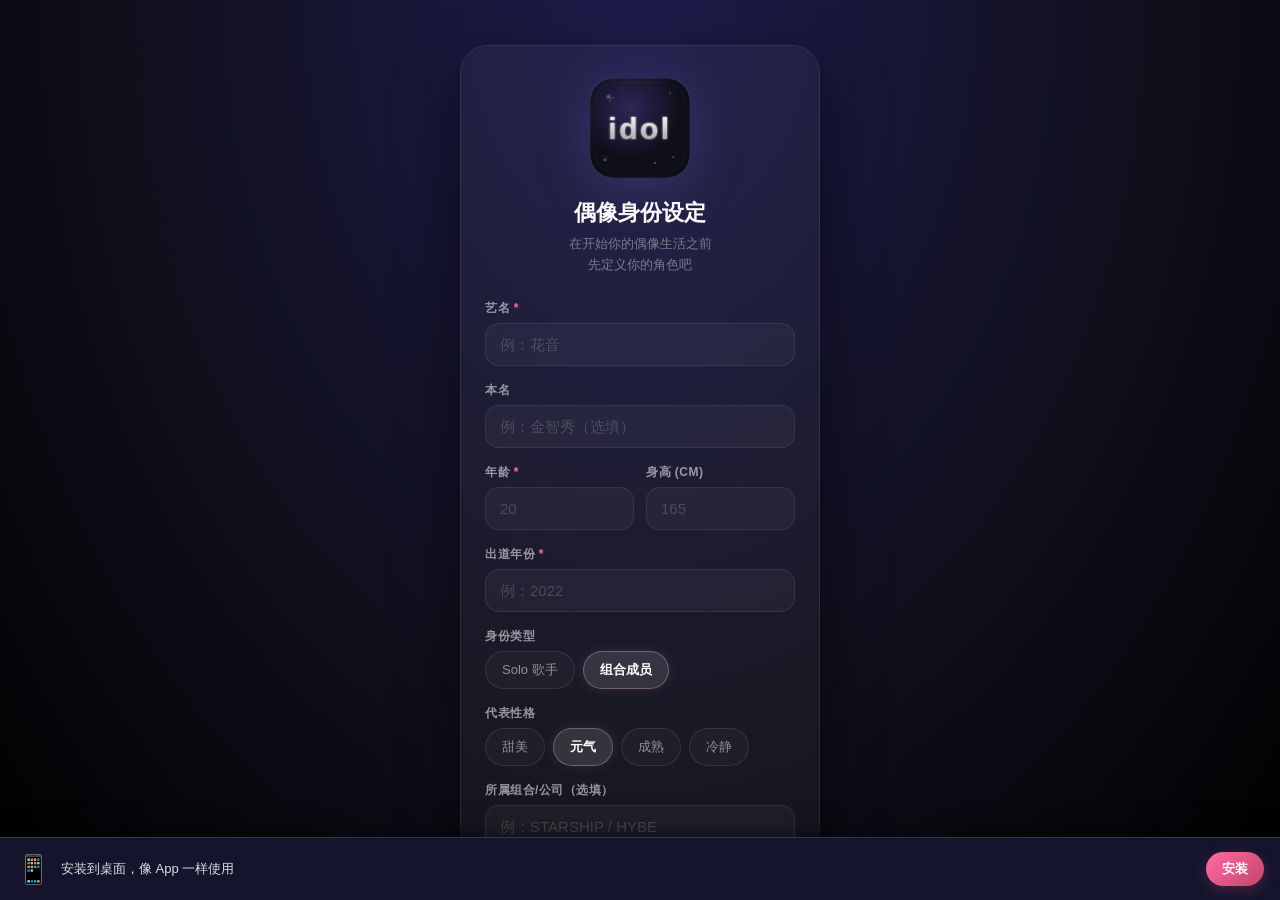
==== commit e9a7961e: "Add files via upload" ====
--- a/idol.html
+++ b/idol.html
@@ -22,12 +22,13 @@
 html { scroll-behavior: smooth; }
 
 body {
-  font-family: -apple-system, BlinkMacSystemFont, "Segoe UI", Roboto, "Helvetica Neue", Arial, sans-serif;
+  font-family: -apple-system, BlinkMacSystemFont, "PingFang SC", "Microsoft YaHei", "Hiragino Sans GB", "Segoe UI", Roboto, "Helvetica Neue", Arial, sans-serif;
   background: #1a1a2e;
   display: flex;
   justify-content: center;
   align-items: center;
   min-height: 100vh;
+  min-height: 100dvh;
   -webkit-tap-highlight-color: transparent;
   user-select: none; -webkit-user-select: none;
 }
@@ -39,9 +40,9 @@
   z-index: 100;
   background: radial-gradient(ellipse at 50% 0%, #1e1b4b 0%, #0f0f1a 60%, #000 100%);
   display: flex;
-  align-items: center;
-  justify-content: center;
-  padding: 20px;
+  align-items: safe center;
+  justify-content: safe center;
+  padding: 16px;
   transition: opacity .5s ease, transform .5s ease;
 }
 .setup-screen.hidden {
@@ -54,18 +55,21 @@
   width: 100%;
   max-width: 360px;
   max-height: 90vh;
+  max-height: 90dvh;
   overflow-y: auto;
-  background: rgba(255,255,255,.03);
-  border: 1px solid rgba(255,255,255,.06);
+  background: rgba(255,255,255,.04);
+  border: 1px solid rgba(255,255,255,.08);
   border-radius: 28px;
   padding: 32px 24px 28px;
   box-shadow: 0 25px 60px rgba(0,0,0,.5);
   -webkit-overflow-scrolling: touch;
+  margin: 0 auto;
 }
 
 .setup-header {
   text-align: center;
   margin-bottom: 24px;
+  width: 100%;
 }
 
 /* App 图标 */
@@ -141,6 +145,36 @@
   background: rgba(255,255,255,.06);
 }
 .form-input::placeholder { color: rgba(255,255,255,.18); }
+
+/* 折叠区 */
+.setup-section {
+  margin-top: 4px;
+  border: 1px solid rgba(255,255,255,.06);
+  border-radius: 16px;
+  overflow: hidden;
+}
+.setup-section-title {
+  padding: 12px 16px;
+  font-size: 13px;
+  font-weight: 600;
+  color: rgba(255,255,255,.55);
+  cursor: pointer;
+  display: flex;
+  justify-content: space-between;
+  align-items: center;
+  transition: background .15s;
+}
+.setup-section-title:hover { background: rgba(255,255,255,.03); }
+.toggle-arrow { font-size: 18px; transition: transform .25s; }
+.setup-section.open .toggle-arrow { transform: rotate(90deg); }
+.setup-section-body {
+  display: none;
+  padding: 0 16px 16px;
+  display: flex;
+  flex-direction: column;
+  gap: 12px;
+}
+.setup-section:not(.open) .setup-section-body { display: none; }
 
 /* 选项芯片 */
 .option-row {
@@ -269,26 +303,24 @@
 /* ---- 全局安装引导条 ---- */
 .global-install-bar {
   position: fixed;
-  bottom: 16px;
-  left: 16px;
-  right: 16px;
-  z-index: 250;
+  bottom: 0;
+  left: 0;
+  right: 0;
+  z-index: 999;
   display: flex;
   align-items: center;
   gap: 10px;
-  padding: 12px 16px;
-  background: rgba(20,20,45,.92);
-  border: 1px solid rgba(255,255,255,.12);
-  border-radius: 16px;
-  backdrop-filter: blur(16px);
-  -webkit-backdrop-filter: blur(16px);
-  box-shadow: 0 8px 32px rgba(0,0,0,.4);
+  padding: 14px 16px;
+  padding-bottom: calc(14px + env(safe-area-inset-bottom, 8px));
+  background: #14142d;
+  border-top: 1px solid rgba(255,255,255,.15);
+  box-shadow: 0 -4px 20px rgba(0,0,0,.5);
   transition: opacity .3s, transform .3s;
 }
 .global-install-bar.dismissed {
   opacity: 0;
   pointer-events: none;
-  transform: translateY(20px);
+  transform: translateY(100%);
 }
 .gib-icon { font-size: 28px; flex-shrink: 0; }
 .gib-text { flex: 1; font-size: 13px; font-weight: 500; color: rgba(255,255,255,.85); min-width: 0; }
@@ -527,6 +559,14 @@
   flex-shrink: 0;
   display: flex; align-items: center; justify-content: center;
   font-size: 18px; font-weight: 700; color: #fff;
+  overflow: hidden;
+}
+.chatlist-avatar-portrait {
+  border-radius: 8px;
+  background: transparent !important;
+}
+.chatlist-avatar-portrait svg {
+  width: 100%; height: 100%; display: block;
 }
 .chatlist-info { flex: 1; min-width: 0; }
 .chatlist-name { font-size: 15px; font-weight: 600; margin-bottom: 3px; }
@@ -560,6 +600,14 @@
   flex-shrink: 0;
   display: flex; align-items: center; justify-content: center;
   font-size: 16px; font-weight: 700; color: #fff;
+  overflow: hidden;
+}
+.feed-avatar-portrait {
+  border-radius: 7px;
+  background: transparent !important;
+}
+.feed-avatar-portrait svg {
+  width: 100%; height: 100%; display: block;
 }
 .feed-user { font-size: 14px; font-weight: 600; }
 .feed-time { font-size: 11px; opacity: .4; margin-top: 2px; }
@@ -582,6 +630,105 @@
   display: flex; gap: 20px;
   padding: 4px 16px 14px;
   font-size: 12px; opacity: .5;
+}
+
+/* 评论区 */
+.feed-comments {
+  padding: 0 16px 12px;
+  border-top: 1px solid rgba(255,255,255,.04);
+  margin: 0 12px;
+}
+.feed-comments.hidden { display: none; }
+
+.comment-item {
+  padding: 6px 0;
+  font-size: 12px;
+  line-height: 1.5;
+  border-bottom: 1px solid rgba(255,255,255,.02);
+}
+.comment-reply {
+  padding-left: 16px;
+  opacity: .8;
+}
+.comment-negative {
+  opacity: .45;
+}
+.comment-user {
+  font-weight: 600;
+  color: rgba(255,255,255,.5);
+  margin-right: 6px;
+}
+.comment-text { color: rgba(255,255,255,.75); }
+.comment-likes {
+  font-size: 10px;
+  opacity: .4;
+  margin-left: 8px;
+  cursor: default;
+}
+.comment-more {
+  padding: 8px 0 4px;
+  font-size: 11px;
+  color: rgba(255,255,255,.25);
+  cursor: pointer;
+}
+
+/* 私密平台好友互动 */
+.friend-likes {
+  padding: 4px 0;
+  font-size: 12px;
+  color: rgba(255,255,255,.5);
+}
+.friend-comments {
+  padding: 4px 0;
+  margin-top: 2px;
+  border-top: 1px solid rgba(255,255,255,.04);
+}
+.fc-item {
+  font-size: 12px;
+  line-height: 1.7;
+  color: rgba(255,255,255,.65);
+}
+.fc-item b {
+  color: rgba(255,255,255,.5);
+  font-weight: 600;
+  margin-right: 2px;
+}
+
+/* WeChat 朋友圈风格调整 */
+.app-view.theme-wechat .feed-item {
+  padding: 0 0 8px 0;
+}
+.app-view.theme-wechat .feed-user {
+  color: #4876FF;
+}
+.app-view.theme-wechat .friend-likes {
+  color: rgba(255,255,255,.35);
+}
+.app-view.theme-wechat .fc-item b {
+  color: #4876FF;
+}
+
+/* KakaoTalk 动态风格调整 */
+.app-view.theme-kakaotalk .feed-item {
+  background: #fff;
+  margin: 0 0 8px 0;
+  border-radius: 12px;
+  border-bottom: none;
+}
+.app-view.theme-kakaotalk .friend-likes {
+  color: #666;
+}
+.app-view.theme-kakaotalk .fc-item {
+  color: #333;
+}
+.app-view.theme-kakaotalk .fc-item b {
+  color: #555;
+}
+.app-view.theme-kakaotalk .feed-user {
+  color: #191919;
+}
+.app-view.theme-kakaotalk .feed-body {
+  color: #333;
 }
 
 /* ---- 对话页 ---- */
@@ -836,6 +983,122 @@
 .app-view.theme-bubble .tab-item { color: #777; }
 .app-view.theme-bubble .tab-item.active { color: #FF6BA6; }
 .app-view.theme-bubble .chatlist-avatar { background: linear-gradient(135deg, #FF6BA6, #C44569); }
+
+/* ===== 发布按钮（FAB） ===== */
+.fab-post {
+  position: absolute;
+  bottom: 20px;
+  right: 16px;
+  width: 48px; height: 48px;
+  border-radius: 50%;
+  border: none;
+  background: linear-gradient(135deg, #FF6BA6, #C44569);
+  color: #fff;
+  font-size: 28px;
+  font-weight: 300;
+  cursor: pointer;
+  box-shadow: 0 6px 24px rgba(196,69,105,.4);
+  z-index: 10;
+  display: flex; align-items: center; justify-content: center;
+  transition: transform .15s, box-shadow .15s;
+}
+.fab-post:active { transform: scale(.9); }
+
+/* 各平台 FAB 颜色 */
+.app-view.theme-kakaotalk .fab-post { background: #FEE500; color: #191919; box-shadow: 0 6px 24px rgba(254,229,0,.4); }
+.app-view.theme-instagram .fab-post { background: linear-gradient(135deg, #dc2743, #cc2366); }
+.app-view.theme-wechat .fab-post { background: #2BBF6A; }
+.app-view.theme-twitter .fab-post { background: #1d9bf0; }
+.app-view.theme-bubble .fab-post { background: linear-gradient(135deg, #FF6BA6, #C44569); }
+
+/* ===== 发布弹窗 ===== */
+.compose-overlay {
+  position: fixed;
+  inset: 0;
+  z-index: 500;
+  background: rgba(0,0,0,.7);
+  display: flex;
+  align-items: flex-end;
+  justify-content: center;
+  transition: opacity .25s ease;
+}
+.compose-overlay.hidden { opacity: 0; pointer-events: none; }
+
+.compose-sheet {
+  width: 100%;
+  max-width: 420px;
+  max-height: 90vh;
+  background: #1a1a2e;
+  border-radius: 20px 20px 0 0;
+  display: flex;
+  flex-direction: column;
+  animation: sheetUp .3s ease;
+  overflow: hidden;
+}
+@keyframes sheetUp { from { transform: translateY(100%); } to { transform: translateY(0); } }
+
+.compose-header {
+  display: flex;
+  align-items: center;
+  justify-content: space-between;
+  padding: 14px 16px;
+  border-bottom: 1px solid rgba(255,255,255,.06);
+}
+.compose-cancel {
+  background: none; border: none; color: rgba(255,255,255,.6);
+  font-size: 15px; cursor: pointer; padding: 4px 8px;
+}
+.compose-title { font-size: 16px; font-weight: 600; color: #fff; }
+.compose-submit {
+  background: linear-gradient(135deg, #FF6BA6, #C44569);
+  border: none; border-radius: 18px; padding: 7px 18px;
+  color: #fff; font-size: 14px; font-weight: 600; cursor: pointer;
+  transition: opacity .15s;
+}
+.compose-submit:disabled { opacity: .35; cursor: not-allowed; }
+
+.compose-text {
+  width: 100%;
+  min-height: 120px;
+  padding: 16px;
+  border: none; background: transparent;
+  color: #fff; font-size: 15px; line-height: 1.6;
+  resize: vertical; outline: none; font-family: inherit;
+}
+.compose-text::placeholder { color: rgba(255,255,255,.25); }
+
+.compose-image-area { padding: 0 16px 12px; }
+.compose-add-img {
+  display: flex; align-items: center; gap: 8px;
+  padding: 12px 16px; border-radius: 14px;
+  border: 1px dashed rgba(255,255,255,.2);
+  cursor: pointer; color: rgba(255,255,255,.4);
+  font-size: 14px; transition: border-color .15s;
+}
+.compose-add-img:hover { border-color: rgba(255,255,255,.4); }
+.add-img-icon { font-size: 20px; }
+
+.compose-preview {
+  position: relative;
+  margin: 0 16px 12px;
+  border-radius: 14px;
+  overflow: hidden;
+}
+.compose-preview img {
+  width: 100%;
+  max-height: 260px;
+  object-fit: cover;
+  display: block;
+  border-radius: 14px;
+}
+.compose-remove-img {
+  position: absolute;
+  top: 8px; right: 8px;
+  width: 28px; height: 28px; border-radius: 50%;
+  border: none; background: rgba(0,0,0,.7);
+  color: #fff; font-size: 16px; cursor: pointer;
+  display: flex; align-items: center; justify-content: center;
+}
 
 /* =============================================
    响应式
@@ -975,21 +1238,6 @@
       <button class="setup-btn" id="setupBtn">✦ 进入我的偶像生活</button>
       <p class="setup-hint" id="setupHint"></p>
     </div>
-
-    <!-- 安装引导条 -->
-    <div class="install-banner" id="installBanner">
-      <div class="install-banner-icon">
-        <svg viewBox="0 0 60 60" xmlns="http://www.w3.org/2000/svg">
-          <rect x="0" y="0" width="60" height="60" rx="14" fill="#2d2658" stroke="rgba(255,255,255,.12)" stroke-width="1"/>
-          <text x="30" y="38" text-anchor="middle" font-size="18" font-weight="700" fill="#fff" font-family="sans-serif" letter-spacing="1">idol</text>
-        </svg>
-      </div>
-      <div class="install-banner-text">
-        <div class="install-banner-title" id="installTitle">安装到主屏幕</div>
-        <div class="install-banner-desc" id="installDesc">像原生 App 一样打开，体验更好</div>
-      </div>
-      <button class="install-banner-btn" id="installBtn">安装</button>
-    </div>
   </div>
 
   <!-- ====== 手机主界面 ====== -->
@@ -997,8 +1245,8 @@
 
     <!-- 状态栏 -->
     <div class="status-bar">
-      <span class="time">9:41</span>
-      <span class="status-icons">▮▮▮▮ ▮▮▮▮ 100%</span>
+      <span class="time" id="liveTime">9:41</span>
+      <span class="status-icons" id="liveBattery">▮▮▮▮ ▮▮▮▮ 100%</span>
     </div>
 
     <!-- ====== 主屏幕（应用桌面） ====== -->
@@ -1128,6 +1376,7 @@
           <div class="feed-scroll">
             <div class="feed-items" id="feedItems"></div>
           </div>
+          <button class="fab-post" id="fabPost" title="发布动态">+</button>
         </div>
 
         <!-- 对话详情页 -->
@@ -1156,6 +1405,29 @@
     <button class="gib-btn" id="gibBtn">安装</button>
   </div>
 
+  <!-- 发布动态弹窗 -->
+  <div class="compose-overlay hidden" id="composeOverlay">
+    <div class="compose-sheet">
+      <div class="compose-header">
+        <button class="compose-cancel" id="composeCancel">取消</button>
+        <span class="compose-title">发布动态</span>
+        <button class="compose-submit" id="composeSubmit">发布</button>
+      </div>
+      <textarea class="compose-text" id="composeText" placeholder="想发点什么..." maxlength="500"></textarea>
+      <div class="compose-image-area" id="composeImageArea">
+        <label class="compose-add-img" id="composeAddImg">
+          <input type="file" accept="image/*" id="composeImgInput" hidden />
+          <span class="add-img-icon">🖼</span>
+          <span>添加图片</span>
+        </label>
+      </div>
+      <div class="compose-preview hidden" id="composePreview">
+        <img id="composePreviewImg" src="" />
+        <button class="compose-remove-img" id="composeRemoveImg">✕</button>
+      </div>
+    </div>
+  </div>
+
   <script>
 // =============================================
 // DOM 引用
@@ -1179,17 +1451,10 @@
 const setDebutYear = $("#setDebutYear");
 const setGroup     = $("#setGroup");
 
-// 安装引导
-const installBanner   = $("#installBanner");
-const installBtn      = $("#installBtn");
-const installTitle    = $("#installTitle");
-const installDesc     = $("#installDesc");
 // 全局安装条
 const globalInstallBar = $("#globalInstallBar");
 const gibText          = $("#gibText");
 const gibBtn           = $("#gibBtn");
-let deferredPrompt = null;
-let globalBarDismissed = false;
 
 // 应用内
 const homeScreen    = $("#homeScreen");
@@ -1203,6 +1468,20 @@
 const convSend      = $("#convSend");
 const appTabs       = $("#appTabs");
 
+// 发布动态
+const fabPost         = $("#fabPost");
+const composeOverlay  = $("#composeOverlay");
+const composeCancel   = $("#composeCancel");
+const composeSubmit   = $("#composeSubmit");
+const composeText     = $("#composeText");
+const composeImgInput = $("#composeImgInput");
+const composeAddImg   = $("#composeAddImg");
+const composePreview  = $("#composePreview");
+const composePreviewImg = $("#composePreviewImg");
+const composeRemoveImg  = $("#composeRemoveImg");
+const composeImageArea  = $("#composeImageArea");
+let composeImageData = null;
+
 const screens = {
   chatlist: $("#screenChatlist"),
   feed:     $("#screenFeed"),
@@ -1216,11 +1495,19 @@
 // =============================================
 // 工具函数
 // =============================================
-function avatarHtml(color, letter) {
-  return `<div class="chatlist-avatar" style="background:${color}">${letter}</div>`;
-}
-function feedAvatarHtml(color, letter) {
-  return `<div class="feed-avatar" style="background:${color}">${letter}</div>`;
+function avatarHtml(color, letter, role) {
+  if (role) {
+    var svg = wxPortrait(role);
+    if (svg) return '<div class="chatlist-avatar chatlist-avatar-portrait">' + svg + '</div>';
+  }
+  return '<div class="chatlist-avatar" style="background:' + color + '">' + letter + '</div>';
+}
+function feedAvatarHtml(color, letter, role) {
+  if (role) {
+    var svg = wxPortrait(role);
+    if (svg) return '<div class="feed-avatar feed-avatar-portrait">' + svg + '</div>';
+  }
+  return '<div class="feed-avatar" style="background:' + color + '">' + letter + '</div>';
 }
 
 // =============================================
@@ -1280,13 +1567,15 @@
     },
   ],
   feedItems: [
-    { user: "지수", color: "#FF6B6B", letter: "지", time: "2시간 전", body: "오늘 연습실에서 언니 직캠 찍었는데 진짜 미쳤다... 이건 꼭 올려야 해 🔥", tr: "今天在练习室拍了姐姐的直拍，真的疯了...这个一定要发 🔥", likes: "24" },
-    { user: "민지", color: "#FFA726", letter: "민", time: "5시간 전", body: "주말 영화 추천 받아요! 요즘 대작 너무 많네요 🎬🍿", tr: "求推荐周末电影！最近大片太多了 🎬🍿", likes: "8" },
-    { user: "나", color: "#FEE500", letter: "✨", time: "8시간 전", body: "오늘 연습 정말 재밌었다! 팬들 생각하면서 열심히 했어요 💕 곧 좋은 소식 있을지도?", tr: "今天练习真的很开心！想着粉丝们努力练习了 💕 可能很快有好消息？", likes: "156" },
-    { user: "댄서 오빠", color: "#5C6BC0", letter: "춤", time: "12시간 전", body: "이번 안무 포인트는 '나비'예요 🦋 다들 잘 따라와줘서 고마워요!", tr: "这次编舞的重点是'蝴蝶' 🦋 大家都跟得很好，谢谢！", likes: "42" },
+    { user: "지수", color: "#FF6B6B", letter: "지", time: "2시간 전", body: "오늘 연습실에서 언니 직캠 찍었는데 진짜 미쳤다... 이건 꼭 올려야 해 🔥", tr: "今天在练习室拍了姐姐的直拍，真的疯了...这个一定要发 🔥", likes: "24", friendLikes: ["민지","댄서 오빠","매니저 오빠"], friendComments: [{user:"민지",text:"와 대박 ㅋㅋ 나도 이거 보면서 소름 돋았어"},{user:"댄서 오빠",text:"카메라 각도 미쳤다 ㄷㄷ"}] },
+    { user: "민지", color: "#FFA726", letter: "민", time: "5시간 전", body: "주말 영화 추천 받아요! 요즘 대작 너무 많네요 🎬🍿", tr: "求推荐周末电影！最近大片太多了 🎬🍿", likes: "8", friendLikes: ["지수"], friendComments: [{user:"지수",text:"나랑 같이 보러 갈래? ㅎㅎ"}] },
+    { user: "나", color: "#FEE500", letter: "✨", time: "8시간 전", body: "오늘 연습 정말 재밌었다! 팬들 생각하면서 열심히 했어요 💕 곧 좋은 소식 있을지도?", tr: "今天练习真的很开心！想着粉丝们努力练习了 💕 可能很快有好消息？", likes: "156", friendLikes: ["지수","민지","댄스팀 단톡","매니저 오빠","엄마"], friendComments: [{user:"지수",text:"언니 최고야!! 💕"},{user:"매니저 오빠",text:"수고했어요. 내일도 파이팅"},{user:"엄마",text:"우리 딸 너무 예뻐~ 건강 잘 챙기고"}] },
+    { user: "댄서 오빠", color: "#5C6BC0", letter: "춤", time: "12시간 전", body: "이번 안무 포인트는 나비예요 🦋 다들 잘 따라와줘서 고마워요!", tr: "这次编舞的重点是蝴蝶 🦋 大家都跟得很好，谢谢！", likes: "42", friendLikes: ["나","지수","민지"], friendComments: [{user:"나",text:"오빠 설명이 진짜 이해 잘 됐어요!"},{user:"지수",text:"나비 동작 진짜 예뻐요 ㅠㅠ"}] },
+    { user: "매니저 오빠", color: "#78909C", letter: "M", time: "15시간 전", body: "오늘 스케줄 끝! 내일은 드디어 쉬는 날~ 다들 고생했어요 👍", tr: "今天行程结束！明天终于休息日～大家都辛苦了 👍", likes: "31", friendLikes: ["나","지수"], friendComments: [{user:"나",text:"오빠도 고생 많으셨어요! 푹 쉬어요"}] },
+    { user: "엄마", color: "#66BB6A", letter: "엄", time: "18시간 전", body: "우리 딸 TV에 나온 거 봤어요! 너무 자랑스러워요 이웃집 아줌마들한테 다 말했어요 ㅎㅎ", tr: "看到女儿上电视了！太自豪了，跟邻居阿姨们都说了 嘿嘿", likes: "89", friendLikes: ["나","지수","민지","매니저 오빠"], friendComments: [{user:"나",text:"엄마 ㅠㅠ 부끄러워요... 그래도 고마워요 💕"},{user:"지수",text:"어머님 최고예요 ㅋㅋㅋ"}] },
+    { user: "나", color: "#FEE500", letter: "✨", time: "1일 전", body: "새벽 3시까지 연습하고 집 가는 길... 하늘에 별이 진짜 많다. 이런 날은 왠지 좋은 일이 생길 것 같아 🌙", tr: "练习到凌晨3点回家的路上...天上星星真的好多。这种日子总觉得会有好事发生 🌙", likes: "203", friendLikes: ["지수","민지","댄서 오빠","매니저 오빠","엄마"], friendComments: [{user:"민지",text:"언니 너무 늦게까지 하지 마요 ㅠㅠ"},{user:"매니저 오빠",text:"빨리 집에 가서 푹 쉬어요"},{user:"엄마",text:"밤길 조심해야 돼! 집에 가면 연락해"}] },
+    { user: "댄스팀 단톡", color: "#AB47BC", letter: "팀", time: "2일 전", body: "이번 주 팀 연습 영상입니다! 모두 수고하셨어요 🔥", tr: "这周团队练习视频！大家都辛苦了 🔥", likes: "67", friendLikes: ["나","댄서 오빠","지수"], friendComments: [{user:"댄서 오빠",text:"팀워크 죽이네요"},{user:"지수",text:"다들 너무 멋있어요!!"}] },
   ],
-};
-
 // =============================================
 // Instagram（英文 + 中文翻译）
 // =============================================
@@ -1354,6 +1643,19 @@
   ],
 };
 
+
+// WeChat 写实头像
+function wxPortrait(role) {
+  var svgs = {
+    manager: \'<svg viewBox="0 0 48 48" xmlns="http://www.w3.org/2000/svg"><defs><linearGradient id="mgr-bg2" x1="0" y1="0" x2="1" y2="1"><stop offset="0%" stop-color="#4a5568"/><stop offset="100%" stop-color="#2d3748"/></linearGradient></defs><rect width="48" height="48" rx="8" fill="url(#mgr-bg2)"/><ellipse cx="24" cy="19" rx="9" ry="8" fill="#e2c9a8"/><ellipse cx="24" cy="40" rx="17" ry="15" fill="#4a5568"/><rect x="14" y="31" width="20" height="12" rx="2" fill="#5a6a7e"/><ellipse cx="24" cy="16" rx="7" ry="4.5" fill="#3d2b1f"/><rect x="15" y="10" width="18" height="6" rx="3" fill="#3d2b1f"/><circle cx="20" cy="18" r="1.5" fill="#fff"/><circle cx="28" cy="18" r="1.5" fill="#fff"/><circle cx="20.5" cy="18" r=".7" fill="#1a1a1a"/><circle cx="28.5" cy="18" r=".7" fill="#1a1a1a"/><path d="M21 21c2 1 4.5 1 6 0" fill="none" stroke="#c4956a" stroke-width="1" stroke-linecap="round"/><rect x="13" y="29" width="22" height="14" rx="3" fill="#718096"/><path d="M35 33 L40 33 L40 48 L35 48Z" fill="#4a5568"/></svg>\',
+    mom: \'<svg viewBox="0 0 48 48" xmlns="http://www.w3.org/2000/svg"><defs><linearGradient id="mom-bg2" x1="0" y1="0" x2="1" y2="1"><stop offset="0%" stop-color="#b8956e"/><stop offset="100%" stop-color="#8b654e"/></linearGradient></defs><rect width="48" height="48" rx="8" fill="url(#mom-bg2)"/><ellipse cx="24" cy="19" rx="10" ry="9" fill="#f5ddc0"/><ellipse cx="24" cy="40" rx="17" ry="14" fill="#c4956a"/><path d="M8 16 Q24 6 40 16" fill="#9b7b6b"/><ellipse cx="24" cy="16" rx="9" ry="6" fill="#9b7b6b"/><circle cx="20" cy="18" r="1.3" fill="#3a2a1a"/><circle cx="28" cy="18" r="1.3" fill="#3a2a1a"/><path d="M21 22c2.5 1.5 5 1.5 7.5 0" fill="none" stroke="#d4a080" stroke-width="1.2" stroke-linecap="round"/><ellipse cx="21" cy="24" rx="3.5" ry="2" fill="#f0c0a0" opacity=".4"/><ellipse cx="28" cy="24" rx="3.5" ry="2" fill="#f0c0a0" opacity=".4"/><rect x="14" y="31" width="20" height="13" rx="4" fill="#e8d0b8"/></svg>\',
+    prteam: \'<svg viewBox="0 0 48 48" xmlns="http://www.w3.org/2000/svg"><defs><linearGradient id="pr-bg2" x1="0" y1="0" x2="1" y2="1"><stop offset="0%" stop-color="#38a169"/><stop offset="100%" stop-color="#276749"/></linearGradient></defs><rect width="48" height="48" rx="8" fill="url(#pr-bg2)"/><ellipse cx="15" cy="17" rx="7" ry="6" fill="#f0ddc0"/><ellipse cx="33" cy="17" rx="7" ry="6" fill="#e8d5b0"/><ellipse cx="24" cy="33" rx="8" ry="7" fill="#e0cfa8"/><circle cx="12" cy="16" r="1" fill="#333"/><circle cx="17" cy="16" r="1" fill="#333"/><circle cx="30" cy="16" r="1" fill="#333"/><circle cx="35" cy="16" r="1" fill="#333"/><circle cx="21" cy="32" r="1" fill="#333"/><circle cx="27" cy="32" r="1" fill="#333"/><path d="M13 19c1.5 1 3 1 4.5 0" fill="none" stroke="#c99" stroke-width=".8" stroke-linecap="round"/><path d="M31 19c1.5 1 3 1 4.5 0" fill="none" stroke="#c99" stroke-width=".8" stroke-linecap="round"/><path d="M22 35c1.5 1 3 1 4.5 0" fill="none" stroke="#c99" stroke-width=".8" stroke-linecap="round"/></svg>\',
+    fanclub: \'<svg viewBox="0 0 48 48" xmlns="http://www.w3.org/2000/svg"><defs><linearGradient id="fan-bg2" x1="0" y1="0" x2="1" y2="1"><stop offset="0%" stop-color="#5b8dee"/><stop offset="100%" stop-color="#3b6dce"/></linearGradient></defs><rect width="48" height="48" rx="8" fill="url(#fan-bg2)"/><ellipse cx="24" cy="18" rx="9" ry="8" fill="#fdd9b5"/><ellipse cx="24" cy="40" rx="16" ry="13" fill="#5b8dee"/><path d="M10 13 Q24 2 38 13" fill="#2c1810"/><path d="M13 13 Q24 7 35 13" fill="#2c1810"/><ellipse cx="24" cy="15" rx="7" ry="4.5" fill="#2c1810"/><circle cx="20" cy="17" r="1.5" fill="#fff"/><circle cx="28" cy="17" r="1.5" fill="#fff"/><circle cx="20.5" cy="17" r=".7" fill="#2c1810"/><circle cx="28.5" cy="17" r=".7" fill="#2c1810"/><path d="M21 20c2.5 1.2 5 1.2 6.5 0" fill="none" stroke="#e8956a" stroke-width="1" stroke-linecap="round"/><ellipse cx="20" cy="22" rx="3" ry="2" fill="#ffb3b3" opacity=".4"/><ellipse cx="28" cy="22" rx="3" ry="2" fill="#ffb3b3" opacity=".4"/><rect x="14" y="30" width="20" height="13" rx="3" fill="#fff"/><text x="24" y="38" text-anchor="middle" font-size="6" fill="#5b8dee" font-weight="700">CLUB</text></svg>\',
+    dancer: \'<svg viewBox="0 0 48 48" xmlns="http://www.w3.org/2000/svg"><defs><linearGradient id="dance-bg2" x1="0" y1="0" x2="1" y2="1"><stop offset="0%" stop-color="#9b59b6"/><stop offset="100%" stop-color="#7b3996"/></linearGradient></defs><rect width="48" height="48" rx="8" fill="url(#dance-bg2)"/><ellipse cx="24" cy="18" rx="9" ry="8" fill="#f0c8a0"/><ellipse cx="24" cy="40" rx="16" ry="13" fill="#9b59b6"/><circle cx="24" cy="8" r="6" fill="#1a1a1a"/><ellipse cx="24" cy="14" rx="6" ry="3.5" fill="#1a1a1a"/><circle cx="20" cy="17" r="1.3" fill="#333"/><circle cx="28" cy="17" r="1.3" fill="#333"/><path d="M21 20c2.5 1.5 5 1.5 7 0" fill="none" stroke="#d4956a" stroke-width="1.2" stroke-linecap="round"/><ellipse cx="24" cy="32" rx="10" ry="11" fill="#fff"/><rect x="11" y="33" width="26" height="12" rx="3" fill="#e0d0f0"/></svg>\',
+  };
+  return svgs[role] || \'\';
+}
+
 // =============================================
 // 微信（中文为主，翻译为中文显示相同内容）
 // =============================================
@@ -1364,7 +1666,7 @@
   ],
   chatList: [
     {
-      id: "wx1", name: "经纪人周姐", preview: "明天的采访提纲发你了，记得看", time: "15:32", badge: 3,
+      id: "wx1", name: "经纪人周姐", role: "manager", preview: "明天的采访提纲发你了，记得看", time: "15:32", badge: 3,
       color: "#FF6D00", letter: "周",
       messages: [
         { from: "other", text: "花音，明天的采访提纲我发你邮箱了", tr: "花音，明天的采访提纲我发你邮箱了" },
@@ -1374,7 +1676,7 @@
       ],
     },
     {
-      id: "wx2", name: "妈妈", preview: "记得按时吃饭，看你又瘦了", time: "12:10", badge: 0,
+      id: "wx2", name: "妈妈", role: "mom", preview: "记得按时吃饭，看你又瘦了", time: "12:10", badge: 0,
       color: "#E91E63", letter: "妈",
       messages: [
         { from: "other", text: "花音啊，最近有没有好好吃饭？", tr: "花音啊，最近有没有好好吃饭？" },
@@ -1383,7 +1685,7 @@
       ],
     },
     {
-      id: "wx3", name: "宣传组工作群", preview: "新海报设计方案已出，大家投票", time: "11:45", badge: 8,
+      id: "wx3", name: "宣传组工作群", role: "prteam", preview: "新海报设计方案已出，大家投票", time: "11:45", badge: 8,
       color: "#4CAF50", letter: "宣",
       messages: [
         { from: "other", text: "各位，新专辑宣传海报三个方案都出来了", tr: "各位，新专辑宣传海报三个方案都出来了" },
@@ -1392,7 +1694,7 @@
       ],
     },
     {
-      id: "wx4", name: "粉丝后援会会长", preview: "生日应援方案请确认一下", time: "昨天", badge: 0,
+      id: "wx4", name: "粉丝后援会会长", role: "fanclub", preview: "生日应援方案请确认一下", time: "昨天", badge: 0,
       color: "#2196F3", letter: "会",
       messages: [
         { from: "other", text: "花音你好！今年生日应援的方案我们整理好了", tr: "花音你好！今年生日应援的方案我们整理好了" },
@@ -1401,7 +1703,7 @@
       ],
     },
     {
-      id: "wx5", name: "舞蹈老师李姐", preview: "新的编舞视频我发你了", time: "昨天", badge: 1,
+      id: "wx5", name: "舞蹈老师李姐", role: "dancer", preview: "新的编舞视频我发你了", time: "昨天", badge: 1,
       color: "#9C27B0", letter: "李",
       messages: [
         { from: "other", text: "花音，新歌的编舞框架出来了", tr: "花音，新歌的编舞框架出来了" },
@@ -1411,10 +1713,14 @@
     },
   ],
   feedItems: [
-    { user: "经纪人周姐", color: "#FF6D00", letter: "周", time: "1小时前", body: "今天录制非常顺利，感谢所有工作人员的配合！期待成品 ✨", tr: "今天录制非常顺利，感谢所有工作人员的配合！期待成品 ✨", likes: null, img: "🎬" },
-    { user: "我", color: "#2BBF6A", letter: "花", time: "3小时前", body: "真的好喜欢今天录音室的感觉...新歌里有我想对粉丝说的所有话 💚", tr: "真的好喜欢今天录音室的感觉...新歌里有我想对粉丝说的所有话 💚", likes: "328", img: null },
-    { user: "宣传组小陈", color: "#4CAF50", letter: "陈", time: "5小时前", body: "新海报定稿了！这一版真的太美了，迫不及待想让大家看到 😍", tr: "新海报定稿了！这一版真的太美了，迫不及待想让大家看到 😍", likes: "56", img: "🖼" },
-    { user: "舞蹈老师李姐", color: "#9C27B0", letter: "李", time: "昨天", body: "这次的编舞融入了很多故事性，不只是跳舞，是用身体在讲述 💃", tr: "这次的编舞融入了很多故事性，不只是跳舞，是用身体在讲述 💃", likes: "89", img: null },
+    { user: "经纪人周姐", color: "#FF6D00", letter: "周", role: "manager", time: "1小时前", body: "今天录制非常顺利，感谢所有工作人员的配合！期待成品 ✨", tr: "今天录制非常顺利，感谢所有工作人员的配合！期待成品 ✨", likes: null, img: "🎬", friendLikes: ["我","宣传组小陈","舞蹈老师李姐"], friendComments: [{user:"我",text:"周姐辛苦了！"},{user:"宣传组小陈",text:"周姐组织得太好了 👍"}] },
+    { user: "我", color: "#2BBF6A", letter: "花", time: "3小时前", body: "真的好喜欢今天录音室的感觉...新歌里有我想对粉丝说的所有话 💚", tr: "真的好喜欢今天录音室的感觉...新歌里有我想对粉丝说的所有话 💚", likes: "328", img: null, friendLikes: ["经纪人周姐","妈妈","宣传组小陈","粉丝后援会会长","舞蹈老师李姐"], friendComments: [{user:"妈妈",text:"加油！妈妈永远支持你 💕"},{user:"经纪人周姐",text:"这首歌真的很棒，期待发布"},{user:"粉丝后援会会长",text:"已经准备好刷榜了 🔥"}] },
+    { user: "宣传组小陈", color: "#4CAF50", letter: "陈", time: "5小时前", body: "新海报定稿了！这一版真的太美了，迫不及待想让大家看到 😍", tr: "新海报定稿了！这一版真的太美了，迫不及待想让大家看到 😍", likes: "56", img: "🖼", friendLikes: ["我","经纪人周姐"], friendComments: [{user:"我",text:"太好看了吧！！"},{user:"经纪人周姐",text:"这次设计团队超水平发挥"}] },
+    { user: "舞蹈老师李姐", color: "#9C27B0", letter: "李", role: "dancer", time: "昨天", body: "这次的编舞融入了很多故事性，不只是跳舞，是用身体在讲述 💃", tr: "这次的编舞融入了很多故事性，不只是跳舞，是用身体在讲述 💃", likes: "89", img: null, friendLikes: ["我","经纪人周姐","宣传组小陈"], friendComments: [{user:"我",text:"李姐的编舞每次都有灵魂 ✨"},{user:"宣传组小陈",text:"期待舞台呈现！"}] },
+    { user: "妈妈", color: "#E91E63", letter: "妈", role: "mom", time: "昨天", body: "今天包了饺子 🥟 女儿最爱吃的韭菜鸡蛋馅的。虽然她忙得没空回来吃，但我冻了一盒给她留着。想你了宝贝 ❤️", tr: "今天包了饺子 🥟 女儿最爱吃的韭菜鸡蛋馅的。虽然她忙得没空回来吃，但我冻了一盒给她留着。想你了宝贝 ❤️", likes: "156", img: null, friendLikes: ["我","经纪人周姐","粉丝后援会会长"], friendComments: [{user:"我",text:"妈 😭😭😭 这周末一定回去吃！"},{user:"经纪人周姐",text:"阿姨您太暖了，花音最近表现特别好"}] },
+    { user: "我", color: "#2BBF6A", letter: "花", time: "2天前", body: "今天在汉江边跑了一圈，风吹在脸上特别舒服。有时候需要放空自己，才能装下更多新的东西 🌿", tr: "今天在汉江边跑了一圈，风吹在脸上特别舒服。有时候需要放空自己，才能装下更多新的东西 🌿", likes: "267", img: null, friendLikes: ["妈妈","经纪人周姐","宣传组小陈","舞蹈老师李姐"], friendComments: [{user:"妈妈",text:"跑步也别忘了保暖，秋天风大"},{user:"舞蹈老师李姐",text:"运动完记得拉伸！"},{user:"经纪人周姐",text:"难得休息就好好享受吧～"}] },
+    { user: "粉丝后援会会长", color: "#2196F3", letter: "会", role: "fanclub", time: "3天前", body: "生日应援的200个快递已经全部寄出啦！感谢所有参与的小伙伴们，花音一定会感受到我们的爱的 💙", tr: "生日应援的200个快递已经全部寄出啦！感谢所有参与的小伙伴们，花音一定会感受到我们的爱的 💙", likes: "432", img: null, friendLikes: ["我","宣传组小陈"], friendComments: [{user:"我",text:"天哪你们太用心了 😭💙 真的不知道怎么感谢"},{user:"宣传组小陈",text:"后援会的组织能力真的一流！"}] },
+    { user: "经纪人周姐", color: "#FF6D00", letter: "周", role: "manager", time: "3天前", body: "下周行程已安排好，有惊喜活动哦～大家准备好 📋✨", tr: "下周行程已安排好，有惊喜活动哦～大家准备好 📋✨", likes: "198", img: null, friendLikes: ["我","宣传组小陈","粉丝后援会会长"], friendComments: [{user:"我",text:"什么惊喜？我也想知道 👀"},{user:"粉丝后援会会长",text:"已经开始期待了！！"}] },
   ],
 };
 
@@ -1598,7 +1904,7 @@
   navAction.textContent = config.navAction || "";
 
   renderChatList(data.chatList);
-  renderFeed(data.feedItems);
+  refreshFeed();
   renderTabs(data.tabs);
 
   showScreen("chatlist");
@@ -1628,7 +1934,7 @@
 function renderChatList(list) {
   chatlistItems.innerHTML = list.map((chat) => `
     <div class="chatlist-item" data-chat-id="${chat.id}">
-      ${avatarHtml(chat.color, chat.letter)}
+      ${avatarHtml(chat.color, chat.letter, chat.role)}
       <div class="chatlist-info">
         <div class="chatlist-name">${chat.name}</div>
         <div class="chatlist-preview">${chat.preview}</div>
@@ -1654,7 +1960,7 @@
   feedItems.innerHTML = items.map((item) => `
     <div class="feed-item">
       <div class="feed-header">
-        ${feedAvatarHtml(item.color, item.letter)}
+        ${feedAvatarHtml(item.color, item.letter, item.role)}
         <div>
           <div class="feed-user">${item.user}</div>
           <div class="feed-time">${item.time}</div>
@@ -1803,73 +2109,154 @@
   convMessages.appendChild(typingEl);
   scrollConvBottom();
 
-  // 模拟回复（保留原应用语言风格）
-  setTimeout(() => {
+  // 智能回复
+  setTimeout(function() {
     const t = document.getElementById("typing");
     if (t) t.remove();
 
-    const reply = generateReply(text);
-    const fromField = currentApp === "bubble" ? "fan" : "other";
+    var fromField = currentApp === "bubble" ? "fan" : "other";
+    var reply = smartReply(text, currentApp);
     renderConvMessage({ from: fromField, text: reply.text, tr: reply.tr });
     scrollConvBottom();
-  }, 800 + Math.random() * 1500);
-}
-
-// =============================================
-// 回复生成（各语言风格 + 翻译）
-// =============================================
-const replyPool = {
-  kakaotalk: [
-    { text: "응응! 맞아 완전 대박이야~", tr: "嗯嗯！对啊超厉害的～" },
-    { text: "ㅋㅋㅋ 진짜 웃겨", tr: "哈哈哈真的好好笑" },
-    { text: "고마워~ 신경 써줘서", tr: "谢谢～费心了" },
-    { text: "알겠어! 그때 봐~", tr: "知道了！到时候见～" },
-    { text: "나도 보고 싶었어 ㅠㅠ", tr: "我也好想你 ㅠㅠ" },
-    { text: "오늘 진짜 피곤한데 네 메시지에 힘나!", tr: "今天真的很累但你的消息给了我力量！" },
-    { text: "좋은 생각이야! 그렇게 하자!", tr: "好主意！就这么办吧！" },
-    { text: "맞아맞아 완전 공감해 ㅋㅋ", tr: "对对完全同感 哈哈" },
-  ],
-  instagram: [
-    { text: "Thank you so much!! That really means a lot 💕", tr: "太感谢了！！这真的很重要 💕" },
-    { text: "Aww you're so sweet! Made my day 🥺", tr: "哇你太甜了！让我开心了一整天 🥺" },
-    { text: "Haha yes! I was so happy today!", tr: "哈哈是的！我今天太开心了！" },
-    { text: "I'll try to share more behind the scenes soon 💜", tr: "我会尽快分享更多幕后内容 💜" },
-    { text: "Your support means everything to me!", tr: "你的支持对我来说意味着一切！" },
-    { text: "OMG really?? You're the best! ✨", tr: "天哪真的吗？？你是最棒的！ ✨" },
-    { text: "This made me smile so much. Thank you 🫶", tr: "这让我笑了好久。谢谢你 🫶" },
-  ],
-  wechat: [
-    { text: "好的，收到！我会注意的", tr: "好的，收到！我会注意的" },
-    { text: "谢谢关心～你也是", tr: "谢谢关心～你也是" },
-    { text: "嗯嗯，我知道了，放心", tr: "嗯嗯，我知道了，放心" },
-    { text: "没问题，你安排就好", tr: "没问题，你安排就好" },
-    { text: "今天辛苦了！好好休息", tr: "今天辛苦了！好好休息" },
-    { text: "好的好的，我马上去看", tr: "好的好的，我马上去看" },
-  ],
-  twitter: [
-    { text: "thank you!! this means the world 🔥", tr: "谢谢！！这太重要了 🔥" },
-    { text: "haha yep that was a wild one today", tr: "哈哈对今天真的很疯狂" },
-    { text: "oh wow I didn't even notice that 😭", tr: "哇我都没注意到 😭" },
-    { text: "working on it!! stay tuned fr", tr: "正在努力！！敬请期待" },
-    { text: "you guys are the absolute best 🤍", tr: "你们绝对是最棒的 🤍" },
-    { text: "this is so sweet, thank you for sharing 🫶", tr: "这太暖了，感谢分享 🫶" },
-  ],
-  bubble: [
-    // Bubble: 偶像回复粉丝（韩文 + 中文翻译）
-    { text: "고마워요~ 덕분에 힘이 나요! 💕", tr: "谢谢～多亏了你我有了力量！ 💕" },
-    { text: "맞아요! 오늘 진짜 신나는 하루였어요 ㅎㅎ", tr: "对啊！今天真的是很开心的一天 嘿嘿" },
-    { text: "여러분 생각하면서 열심히 준비했어요!", tr: "想着大家努力准备了！" },
-    { text: "우리 팬들 최고예요 진짜 ㅠㅠ", tr: "我们粉丝最棒了真的 ㅠㅠ" },
-    { text: "비밀인데... 곧 좋은 소식 있을 거예요 🤫", tr: "秘密哦...很快会有好消息 🤫" },
-    { text: "저도 보고 싶어요! 빨리 만나고 싶다~", tr: "我也好想你们！好想快点见面～" },
-    { text: "편지 잘 받았어요! 너무 감동이에요 🥺", tr: "信收到了！太感动了 🥺" },
-    { text: "오늘 하루도 파이팅! 내일 또 연락할게요 💜", tr: "今天也加油！明天会再联系的 💜" },
-  ],
+  }, 600 + Math.random() * 1000);
+}
+
+
+// =============================================
+// 本地智能回复引擎
+// =============================================
+var convMemory = {}; // 记录每个对话的最近回复，避免重复
+
+// 关键词 → 话题分类
+function detectTopic(text, appId) {
+  var t = text.toLowerCase();
+  var topics = [];
+
+  // 通用关键词（中韩英）
+  var kw = {
+    greeting:  ["안녕","hi","hello","hey","在吗","早上好","晚上好","早安","晚安","하이","방가워요"],
+    thanks:    ["谢谢","고마워","thank","감사","thanks","고맙","thx","谢谢你","谢谢啦"],
+    tired:     ["累","피곤","tired","힘들","지쳤","exhaust","好累","辛苦了","수고"],
+    food:      ["吃","먹","food","밥","맛있","好吃","肚子饿","배고파","dinner","lunch"],
+    practice:  ["练习","연습","practice","rehearsal","排练","舞蹈","dance","안무","춤"],
+    stage:     ["舞台","무대","stage","公演","concert","演唱会","공연","表演","直播"],
+    miss:      ["想","보고 싶","miss","그리","想念","보고싶","好想你"],
+    support:   ["加油","힘내","support","응원","fighting","파이팅","支持","love you"],
+    schedule:  ["行程","스케줄","schedule","明天","내일","今天","오늘","这周","이번 주"],
+    health:    ["身体","健康","건강","아파","sick","감기","cold","生病","不舒服","休息"],
+    album:     ["专辑","앨범","album","新歌","new song","音乐","music","노래","comeback","컴백"],
+    weather:   ["天气","날씨","weather","下雨","비","sunny","冷","추워","热","더워"],
+    happy:     ["开心","좋아","happy","기분","신나","excited","太棒","최고","좋다"],
+  };
+
+  for (var topic in kw) {
+    for (var i = 0; i < kw[topic].length; i++) {
+      if (t.indexOf(kw[topic][i]) >= 0) {
+        topics.push(topic);
+        break;
+      }
+    }
+  }
+  return topics.length > 0 ? topics : ["general"];
+}
+
+// 上次使用的回复索引（避免重复）
+function getConvKey() {
+  return currentApp + "_" + (activeChat ? activeChat.id : "general");
+}
+
+var lastReplyIdx = {};
+
+function pickReply(pool, convKey) {
+  if (!lastReplyIdx[convKey]) lastReplyIdx[convKey] = -1;
+  var idx;
+  do {
+    idx = Math.floor(Math.random() * pool.length);
+  } while (idx === lastReplyIdx[convKey] && pool.length > 1);
+  lastReplyIdx[convKey] = idx;
+  return pool[idx];
+}
+
+// 智能回复主题库
+var smartPools = {
+  kakaotalk: {
+    greeting:  [{text:"안녕~ 오늘도 예쁘게 지내고 있어?", tr:"嗨～今天也过得好吗？"},{text:"헐! 연락 고마워 ㅎㅎ 보고 싶었어!", tr:"哇！谢谢联系我 嘿嘿 想你了！"},{text:"안녕!! 오늘 하루 어땠어? 난 방금 연습 끝났어~", tr:"嗨！！今天过得怎么样？我刚练习完～"}],
+    thanks:    [{text:"아이고 고마워~ 네가 더 예뻐!", tr:"哎呀谢谢～你更漂亮！"},{text:"칭찬 고마워! 힘이 난다 ㅎㅎ", tr:"谢谢夸奖！有力量了 哈哈"},{text:"에이~ 부끄럽게... 그래도 고마워 💕", tr:"哎呀～让人害羞...但还是谢谢 💕"}],
+    tired:     [{text:"아~ 진짜? 나도 오늘 완전 힘들었어 ㅠㅠ 같이 힘내자!", tr:"啊～真的？我今天也超累的 ㅠㅠ 一起加油！"},{text:"맞아맞아... 그래도 네 메시지에 힘난다!", tr:"对对...不过你的消息给了我力量！"},{text:"푹 쉬어! 몸이 제일 중요해. 내일은 좀 나을 거야 💪", tr:"好好休息！身体最重要。明天会好一点的 💪"}],
+    food:      [{text:"나 방금 떡볶이 먹었어! 완전 맛있었어 ㅋㅋ", tr:"我刚吃了炒年糕！超级好吃 哈哈"},{text:"밥은 꼭 챙겨 먹어! 건강이 제일 중요해~", tr:"一定要按时吃饭！健康最重要～"},{text:"아 배고파... 너 뭐 먹었어? 추천 좀 해줘!", tr:"啊好饿...你吃了什么？推荐一下！"}],
+    practice:  [{text:"오늘 연습실에서 6시간 있었어 ㅠㅠ 다리가 안 움직여", tr:"今天在练习室待了6小时 ㅠㅠ 腿都动不了了"},{text:"새 안무 연습 중이야! 생각보다 어려운데 재밌어", tr:"在练新编舞！比想象中难但是很有趣"},{text:"연습할 때마다 느끼는 건데, 역시 노력이 답이야 💪", tr:"每次练习都感觉到，努力果然是答案 💪"}],
+    stage:     [{text:"무대 생각만 해도 떨려! 하지만 설레기도 하고...", tr:"光是想到舞台就紧张！但也挺心动的..."},{text:"어제 무대에서 실수할 뻔 했는데 다행히 괜찮았어 ㅎㅎ", tr:"昨天舞台上差点失误了，幸好没事 哈哈"},{text:"팬들 함성소리 들으면 진짜 눈물 날 것 같아 ㅠㅠ", tr:"听到粉丝的欢呼声真的会想哭 ㅠㅠ"}],
+    miss:      [{text:"나도 진짜 보고 싶어 ㅠㅠ 언제 만날 수 있을까?", tr:"我也真的好想你 ㅠㅠ 什么时候能见面？"},{text:"보고 싶다고 말해줘서 고마워... 진짜 힘이 돼", tr:"谢谢你告诉我想我...真的很有力量"},{text:"우리 꼭 조만간 만나자! 약속해!", tr:"我们一定很快见面的！约定！"}],
+    support:   [{text:"파이팅 넘치게 응원해줘서 고마워! 나도 힘낼게!", tr:"谢谢你这么用力地支持我！我也会加油的！"},{text:"응원 소리 들으니까 더 열심히 해야겠다는 생각이 들어!", tr:"听到应援声就觉得要更加努力了！"},{text:"너의 응원이 내 원동력이야 진짜로! 🥺💕", tr:"你的应援真的是我的原动力！ 🥺💕"}],
+    schedule:  [{text:"내일 스케줄? 아침부터 저녁까지 꽉 차있어 ㅠㅠ", tr:"明天的行程？从早到晚排满了 ㅠㅠ"},{text:"이번 주 진짜 바빠! 그래도 재밌는 일들이야", tr:"这周真的忙！不过都是有趣的事"},{text:"주말엔 좀 쉴 수 있을 것 같아! 영화 보러 갈까?", tr:"周末好像可以休息一下！去看电影吗？"}],
+    health:    [{text:"걱정해줘서 고마워! 요즘 컨디션 관리 잘 하고 있어", tr:"谢谢关心！最近状态管理得很好"},{text:"감기 조심해! 나도 어제 목이 좀 아팠어...", tr:"小心感冒！我昨天嗓子也有点疼..."},{text:"비타민 꼭 챙겨 먹어! 건강이 제일이야", tr:"一定要吃维生素！健康第一"}],
+    album:     [{text:"새 앨범? 흠... 말할 수 있는 건, 진짜 좋아! 🤫", tr:"新专辑？嗯...能说的是，真的很棒！ 🤫"},{text:"이번 앨범에 내가 작사한 곡이 있어! 기대해줘!", tr:"这次专辑里有我作词的歌！敬请期待！"},{text:"컴백 준비 열심히 하고 있어! 조금만 기다려줘 💕", tr:"在努力准备回归！再等我一下 💕"}],
+    general:   [{text:"ㅋㅋㅋ 맞아맞아 완전 공감해!", tr:"哈哈哈对对完全同感！"},{text:"아~ 그렇구나! 나도 그런 적 있어", tr:"啊～原来如此！我也有过这样的经历"},{text:"얘기해줘서 고마워! 다음에 또 연락해~", tr:"谢谢你跟我说！下次再联系～"},{text:"진짜? 대박! 나도 완전 신나!", tr:"真的吗？太厉害了！我也超兴奋！"},{text:"좋은 하루 보내! 내일 또 연락할게 💜", tr:"过个好日子！明天再联系 💜"}],
+  },
+
+  instagram: {
+    greeting:  [{text:"Hi there! Thanks for reaching out 💕 How are you?",tr:"嗨！谢谢你发来消息 💕 你好吗？"}],
+    thanks:    [{text:"That's so kind of you! Really means the world 🥺",tr:"你太善良了！真的很重要 🥺"},{text:"Thank you for the love! You're amazing 💜",tr:"谢谢你的爱！你太棒了 💜"}],
+    tired:     [{text:"Honestly same... been practicing all day. But your message helps!",tr:"说实话我也是...练了一整天。但你的消息有帮助！"},{text:"So tired but so worth it! The stage is calling 🎤",tr:"很累但是值得！舞台在呼唤 🎤"}],
+    food:      [{text:"Just had some tteokbokki! Korean food is the best 😋",tr:"刚吃了炒年糕！韩国食物最棒了 😋"}],
+    practice:  [{text:"Practicing new choreo! It's tough but I love it 💃",tr:"在练新编舞！很辛苦但我爱 💃"},{text:"Dance practice never ends lol. But that's the idol life!",tr:"舞蹈练习永远不会结束哈哈。但这就是偶像生活！"}],
+    stage:     [{text:"Stage days are my favorite! The energy is unreal ✨",tr:"舞台日是我最喜欢的！能量不真实 ✨"}],
+    miss:      [{text:"I miss you all too! Can't wait for the next concert 🥺",tr:"我也想你们！等不及下次演唱会了 🥺"}],
+    support:   [{text:"Your support keeps me going. Seriously. Thank you 💜",tr:"你的支持让我继续前进。真的。谢谢你 💜"},{text:"I have the best fans in the world. Don't fight me on this!",tr:"我有世界上最好的粉丝。别跟我争这个！"}],
+    album:     [{text:"Can't say much but... something special is coming 🤫",tr:"不能说太多但是...特别的东西要来了 🤫"}],
+    general:   [{text:"Aww you're the sweetest! Made me smile 😊",tr:"哇你最甜了！让我笑了 😊"},{text:"Love that! Keep being awesome 💕",tr:"爱了！继续做最棒的 💕"},{text:"Honestly, fans like you are why I do this 🥺",tr:"说实话，像你这样的粉丝是我做这行的原因 🥺"},{text:"Sending you the biggest virtual hug! 🤗💜",tr:"给你最大的虚拟拥抱！ 🤗💜"}],
+  },
+
+  wechat: {
+    greeting:  [{text:"早啊～今天也要元气满满！",tr:"早啊～今天也要元气满满！"}],
+    thanks:    [{text:"客气啦，应该的～",tr:"客气啦，应该的～"},{text:"谢谢！你也是，辛苦了",tr:"谢谢！你也是，辛苦了"}],
+    tired:     [{text:"确实有点累，不过还好，撑得住",tr:"确实有点累，不过还好，撑得住"},{text:"最近行程比较密，但忙得挺开心的",tr:"最近行程比较密，但忙得挺开心的"}],
+    food:      [{text:"还没吃呢，练完就去。你吃了吗？",tr:"还没吃呢，练完就去。你吃了吗？"}],
+    practice:  [{text:"刚练完舞，今天的编舞进度不错",tr:"刚练完舞，今天的编舞进度不错"},{text:"还在练习室呢，一会儿还要录一段",tr:"还在练习室呢，一会儿还要录一段"}],
+    schedule:  [{text:"好的收到，我记下了！",tr:"好的收到，我记下了！"},{text:"没问题，时间我知道了，会准时到的",tr:"没问题，时间我知道了，会准时到的"}],
+    health:    [{text:"放心，我有在注意身体的。你也多保重",tr:"放心，我有在注意身体的。你也多保重"},{text:"最近睡眠还行，比之前好多了",tr:"最近睡眠还行，比之前好多了"}],
+    album:     [{text:"专辑在准备了，还不能说太多，但应该不会让大家失望",tr:"专辑在准备了，还不能说太多，但应该不会让大家失望"}],
+    general:   [{text:"收到！我看看再回复你",tr:"收到！我看看再回复你"},{text:"好的好的，我知道了",tr:"好的好的，我知道了"},{text:"嗯嗯，辛苦了辛苦了！",tr:"嗯嗯，辛苦了辛苦了！"},{text:"没问题，你安排吧。我相信你",tr:"没问题，你安排吧。我相信你"},{text:"好的～谢谢你通知我",tr:"好的～谢谢你通知我"}],
+  },
+
+  twitter: {
+    greeting:  [{text:"heyy! thanks for the dm 💙",tr:"嘿！谢谢你的私信 💙"}],
+    thanks:    [{text:"fr thank you. means everything 🫶",tr:"真的谢谢你。意味着一切 🫶"},{text:"y'all are too kind. seriously 🤍",tr:"你们都太善良了。真的 🤍"}],
+    tired:     [{text:"just finished a 6hr practice. my body is screaming lol",tr:"刚结束了6小时练习。我的身体在尖叫哈哈"}],
+    stage:     [{text:"the energy tonight was INSANE. thank you all! 🔥",tr:"今晚的能量太疯狂了。谢谢大家！ 🔥"}],
+    support:   [{text:"best fandom. no cap. love you all 🫶",tr:"最好的粉丝群。不骗人。爱你们所有人 🫶"}],
+    album:     [{text:"👀 that's all i'm gonna say...",tr:"👀 我就说这么多..."},{text:"stay tuned. trust me on this one 🤫",tr:"敬请期待。相信我这一次 🤫"}],
+    general:   [{text:"real ones know what's up 💯",tr:"懂的人都懂 💯"},{text:"haha fr fr. you get it",tr:"哈哈真的真的。你懂"},{text:"sending good vibes your way ✨",tr:"给你发送好的氛围 ✨"},{text:"this made my day. thank you 🥺",tr:"这让我开心了一整天。谢谢你 🥺"}],
+  },
+
+  bubble: {
+    greeting:  [{text:"안녕! 오늘 하루 잘 보냈어요? 저는 방금 연습 끝났어요 ㅎㅎ",tr:"你好！今天过得好吗？我刚结束练习 嘿嘿"},{text:"우리 팬들~ 보고 싶어서 왔어요! 💕",tr:"我们的粉丝们～想你们了所以来了！ 💕"}],
+    thanks:    [{text:"고마워요... 이런 말 들을 때마다 진짜 힘이 나요 💕",tr:"谢谢...每次听到这样的话就真的有力量 💕"},{text:"제가 더 감사하죠! 항상 곁에 있어줘서 고마워요 🥺",tr:"我更感谢才对！谢谢你一直在我身边 🥺"}],
+    tired:     [{text:"솔직히 오늘 좀 힘들었어요... 그런데 팬들 생각하면서 버텼어요!",tr:"说实话今天有点累...但是想着粉丝们撑下来了！"},{text:"몸은 피곤한데 마음은 너무 행복해요. 여러분 덕분이에요 💕",tr:"身体很累但心里很幸福。多亏了你们 💕"}],
+    food:      [{text:"오늘 저녁은 치킨이에요! 여러분은 뭐 드셨어요? ㅎㅎ",tr:"今天晚饭是炸鸡！大家吃了什么？嘿嘿"},{text:"맛있는 거 먹고 힘내요! 저도 방금 간식 먹었어요 🍰",tr:"吃点好吃的加油吧！我也刚吃了零食 🍰"}],
+    practice:  [{text:"새 안무 연습 중인데 생각보다 어려워요 ㅠㅠ 그래도 재밌어요!",tr:"在练新编舞，比想象中难 ㅠㅠ 但是很有趣！"},{text:"오늘 연습실에서 8시간 있었어요... 다리가 후들거려요 ㅋㅋ",tr:"今天在练习室待了8小时...腿都在抖 哈哈"}],
+    miss:      [{text:"저도 너무 보고 싶어요! 빨리 팬들 만나고 싶어요 ㅠㅠ 💕",tr:"我也好想你们！好想快点见到粉丝们 ㅠㅠ 💕"},{text:"보고 싶다는 말에 제 마음이 다 녹아요... 고마워요 🥺",tr:"听到想我这句话我的心都化了...谢谢你 🥺"}],
+    support:   [{text:"여러분의 응원이 제 가장 큰 힘이에요! 진짜로요! 💪💕",tr:"大家的应援是我最大的力量！真的！ 💪💕"},{text:"팬들 덕분에 오늘도 웃을 수 있어요. 사랑해요 💜",tr:"多亏了粉丝今天也能笑着。爱你们 💜"}],
+    health:    [{text:"걱정해줘서 고마워요! 비타민도 챙겨 먹고 잘 자고 있어요~",tr:"谢谢担心我！维生素也在吃，也在好好睡觉～"},{text:"여러분도 감기 조심하세요! 건강이 제일 중요해요",tr:"大家也要小心感冒！健康最重要"}],
+    album:     [{text:"사실... 새 앨범 준비 중이에요! 조금만 기다려 주세요 🤫💕",tr:"其实...在准备新专辑！再等一下下哦 🤫💕"},{text:"이번에 정말 특별한 노래가 있어요. 빨리 들려주고 싶어요!",tr:"这次有一首非常特别的歌。好想快点让你们听到！"}],
+    weather:   [{text:"오늘 날씨 진짜 좋지 않아요? 산책하고 싶어요 ☀️",tr:"今天天气真的很好不是吗？好想去散步 ☀️"},{text:"비 오는 날은 연습실에 있기 딱 좋아요 ㅎㅎ",tr:"下雨天待在练习室刚刚好 嘿嘿"}],
+    general:   [{text:"오늘 하루도 수고했어요! 우리 팬들 최고예요 💕",tr:"今天一天也辛苦了！我们粉丝最棒了 💕"},{text:"항상 고맙고 사랑해요. 내일도 연락할게요! 🥰",tr:"一直都很感谢也很爱你们。明天也会联系的！ 🥰"},{text:"편지 읽으면서 진짜 많이 울었어요... 감동이에요 ㅠㅠ",tr:"读信的时候真的哭了很多...太感动了 ㅠㅠ"},{text:"여러분은 제 인생의 선물이에요. 진심으로요 💝",tr:"你们是我人生的礼物。真心的 💝"},{text:"오늘 꿈에 팬들 나왔어요! 보고 싶어서 그런가 봐요 ㅎㅎ",tr:"今天梦到粉丝们了！可能是太想你们了吧 嘿嘿"}],
+  },
 };
 
-function generateReply(_userText) {
-  const pool = replyPool[currentApp] || replyPool.kakaotalk;
-  return pool[Math.floor(Math.random() * pool.length)];
+function smartReply(userText, appId) {
+  var pool = smartPools[appId] || smartPools.kakaotalk;
+  var topics = detectTopic(userText, appId);
+  var convKey = getConvKey();
+
+  // 优先匹配话题，30%概率随机（增加变化）
+  var useRandom = Math.random() < 0.3;
+  var topic = useRandom ? topics[Math.floor(Math.random() * topics.length)] : topics[0];
+
+  // 确保话题存在，否则用 general
+  if (!pool[topic]) topic = "general";
+
+  return pickReply(pool[topic], convKey);
 }
 
 // =============================================
@@ -1933,12 +2320,10 @@
   setHeight.value    = data.height || "";
   setDebutYear.value = data.debutYear || "";
   setGroup.value     = data.group || "";
-  // 身份类型
-  $$("#idolType .opt-chip").forEach((chip) => {
+  $$("#idolType .opt-chip").forEach(function(chip) {
     chip.classList.toggle("active", chip.dataset.value === (data.idolType || "group"));
   });
-  // 性格
-  $$("#personality .opt-chip").forEach((chip) => {
+  $$("#personality .opt-chip").forEach(function(chip) {
     chip.classList.toggle("active", chip.dataset.value === (data.personality || "energetic"));
   });
 }
@@ -2026,6 +2411,408 @@
   });
 });
 
+// =============================================
+// 发布动态功能
+// =============================================
+function getUserPostsKey() {
+  return "user_posts_" + currentApp;
+}
+
+function loadUserPosts() {
+  try {
+    return JSON.parse(localStorage.getItem(getUserPostsKey()) || "[]");
+  } catch (e) { return []; }
+}
+
+function saveUserPosts(posts) {
+  localStorage.setItem(getUserPostsKey(), JSON.stringify(posts));
+}
+
+function openComposer() {
+  composeOverlay.classList.remove("hidden");
+  composeText.value = "";
+  composeImageData = null;
+  composePreview.classList.add("hidden");
+  composeImageArea.classList.remove("hidden");
+  composeImgInput.value = "";
+  composeSubmit.disabled = true;
+  composeText.focus();
+}
+
+function closeComposer() {
+  composeOverlay.classList.add("hidden");
+}
+
+composeText.addEventListener("input", function() {
+  composeSubmit.disabled = !composeText.value.trim() && !composeImageData;
+});
+
+composeImgInput.addEventListener("change", function(e) {
+  var file = e.target.files && e.target.files[0];
+  if (!file) return;
+  var reader = new FileReader();
+  reader.onload = function(ev) {
+    composeImageData = ev.target.result;
+    composePreviewImg.src = composeImageData;
+    composePreview.classList.remove("hidden");
+    composeImageArea.classList.add("hidden");
+    composeSubmit.disabled = false;
+  };
+  reader.readAsDataURL(file);
+});
+
+composeRemoveImg.addEventListener("click", function() {
+  composeImageData = null;
+  composePreview.classList.add("hidden");
+  composeImageArea.classList.remove("hidden");
+  composeImgInput.value = "";
+  composeSubmit.disabled = !composeText.value.trim();
+});
+
+composeCancel.addEventListener("click", closeComposer);
+composeOverlay.addEventListener("click", function(e) {
+  if (e.target === composeOverlay) closeComposer();
+});
+
+fabPost.addEventListener("click", openComposer);
+
+composeSubmit.addEventListener("click", function() {
+  var text = composeText.value.trim();
+  if (!text && !composeImageData) return;
+
+  var post = {
+    id: Date.now().toString(36) + Math.random().toString(36).slice(2, 6),
+    text: text,
+    image: composeImageData || null,
+    time: "刚刚",
+    timestamp: Date.now(),
+    likes: 0,
+    liked: false,
+    comments: []
+  };
+
+  var posts = loadUserPosts();
+  posts.unshift(post);
+  saveUserPosts(posts);
+
+  closeComposer();
+
+  // 刷新动态页
+  if (currentScreen === "feed") {
+    refreshFeed();
+  }
+});
+
+function renderUserPost(post) {
+  var imgHtml = post.image
+    ? '<div class="feed-image" style="height:auto;background:transparent;"><img src="' + post.image + '" style="width:100%;max-height:260px;object-fit:cover;border-radius:12px;" /></div>'
+    : "";
+  var timeStr = post.time;
+  if (post.timestamp) {
+    var elapsed = Math.floor((Date.now() - post.timestamp) / 1000 / 60);
+    if (elapsed < 1) timeStr = "刚刚";
+    else if (elapsed < 60) timeStr = elapsed + "分钟前";
+    else if (elapsed < 1440) timeStr = Math.floor(elapsed / 60) + "小时前";
+    else timeStr = Math.floor(elapsed / 1440) + "天前";
+  }
+  return '<div class="feed-item user-post" data-post-id="' + post.id + '">' +
+    '<div class="feed-header">' +
+      feedAvatarHtml("linear-gradient(135deg,#FF6BA6,#C44569)", "我") +
+      '<div><div class="feed-user">我</div><div class="feed-time">' + timeStr + '</div></div>' +
+    '</div>' +
+    (post.text ? '<div class="feed-body">' + post.text + '</div>' : '') +
+    imgHtml +
+    '<div class="feed-actions">' +
+      '<span class="feed-like-btn">♡ ' + (post.likes || 0) + '</span>' +
+      '<span>💬 ' + (post.comments ? post.comments.length : 0) + '</span>' +
+    '</div>' +
+  '</div>';
+}
+
+// 公开平台（Twitter/IG/Bubble）vs 私密平台（KakaoTalk/微信）
+function isPublicPlatform() {
+  return currentApp === "twitter" || currentApp === "instagram" || currentApp === "bubble";
+}
+
+// 每条动态分配 15-25 条评论
+function getCommentCount() { return 100 + Math.floor(Math.random() * 101); }
+
+// 多语言粉丝评论池（精简版，实际生成时随机组合）
+var fanNamesByLang = {
+  en: ["@kpop_lover","@music_fan22","@hanon_stan","@idol_world","@stage_addict","@melody_heart","@global_fan","@bts_army","@blink_4ever","@korea_fan"],
+  ko: ["@별빛소녀","@음악사랑","@아이돌팬","@서울하늘","@부산갈매기","@제주바다","@꽃길걷자","@달빛소년","@봄날의약속","@겨울연가"],
+  jp: ["@東京LOVE","@大阪ファン","@札幌の星","@福岡もも","@名古屋ドリーム","@横浜ベイ","@京都はんなり","@神戸ビーナス","@沖縄サンセット","@仙台ずんだ"],
+  zh: ["@追星少女","@娱乐圈观察","@今天也在磕","@打工人摸鱼","@吃瓜群众","@音乐发烧友","@舞台控","@路人甲","@铁粉不解释","@实力至上了"],
+  es: ["@fan_latina","@kpop_mexico","@chile_idol","@peru_music","@brazil_kpop","@colombia_dance"],
+  th: ["@ไทยเลิฟ","@กรุงเทพแฟน","@เชียงใหม่ติ่ง","@ภูเก็ตคลั่ง","@พัทยารัก"],
+};
+
+var positiveComments = {
+  en: ["You're literally glowing! ✨","Best artist of this generation fr","I can't stop watching this","This made my whole day 💜","Iconic behavior honestly","No one is doing it like you","Stanning you was the best decision","Pure talent, no debate","My queen/king 👑","Literally crying tears of joy rn 😭","This is why you're my bias","Talented, brilliant, incredible, amazing","Period. 💅","Saving this forever","You never disappoint"],
+  ko: ["진짜 미쳤다... 너무 예뻐요 ㅠㅠ","역시 최고예요! 💕","오늘도 반합니다...","이게 진정한 실력이지","팬이길 잘했다고 느끼는 순간","언니 완전 천재 아니에요?","심장이 아파요 너무 좋아서","매일매일 레전드 갱신 중","이번에도 역시 대박","존재 자체가 선물이야","인정할 수밖에 없는 실력","감동이에요 진짜 ㅠㅠ","무대 장악력 최고","이걸 어떻게 참아요","역대급 비주얼"],
+  jp: ["本当に美しいです ✨","最高のアーティスト！","毎日癒されています 💕","天才すぎます...","ずっと応援します！","感動で涙が止まらない","完璧なパフォーマンス","日本から愛を込めて 🇯🇵","あなたの声が世界を変える","今日もお疲れ様でした！","こんなに素敵な人はいない","一目惚れしました","努力が報われて良かった","来月の公演楽しみです！","永遠にファンでいる"],
+  zh: ["绝了，这就是实力 ✨","今天也被圈粉了","为什么这么好看我不理解","一天不看浑身难受","路人转粉只需要一张照片","我不允许有人没看过这个","这谁顶得住啊","天选之女/子","我宣布这是本月最佳","好看这两个字我已经说倦了","这种程度是真实存在的吗","每天都被惊艳到","不愧是你 👍","无法用语言形容的好","出道以来一直在进步"],
+  es: ["Eres increíble! 💕","La mejor del mundo","Te amo con todo mi corazón","Nadie como tú, reina","Brasil te ama 🇧🇷","Colombia está contigo","México te apoya siempre","Qué talento, por Dios","Eres un ángel en la tierra","Simplemente perfecta"],
+  th: ["ดีที่สุดในโลกเลย 💕","รักมากๆ ค่ะ","สวยมากกกก","เก่งที่สุดในสามโลก","คิดถึงจังเลย","วันนี้ก็สวยเหมือนเดิม","เป็นกำลังใจให้นะคะ","รอยยิ้มมีค่ามาก","ขอให้มีความสุขมากๆ","รักตั้งแต่วันแรก"],
+};
+
+var neutralComments = {
+  en: ["Not bad","Is this new?","When is the next album coming?","I prefer the old style tbh","Interesting...","What song is this?","Can someone translate?","Has anyone seen the new teaser?","I'm new here, what's going on?","Just passing by","Who is this?","Reminds me of someone else","Not my cup of tea but ok","The production could be better","Needs more promo imo"],
+  ko: ["오...","이번 컨셉은 뭐지?","솔직히 저번 게 더 좋았어요","신곡 언제 나와요?","음... 그냥 그래요","무대는 좋은데 노래가 아쉽","표정이 좀 어색한 것 같아요","다음엔 더 잘하길","기대보다는 별로","이 노래 제목이 뭐예요?","아이돌 이름이 뭐죠?","그냥 지나가다가","댓글 남기고 갑니다","무난무난하네요","호불호 갈릴 듯"],
+  jp: ["うーん...普通かな","前の方が好きだった","新曲まだですか？","誰か翻訳して","この曲なんですか？","悪くはないけど...","期待してたのと違う","もっと練習してほしい","ちょっと微妙","通りすがりです","あんまり好みじゃない","衣装がイマイチ","もっと頑張ってほしい","なんか違うんだよなあ","次のアルバムに期待"],
+  zh: ["还行吧","感觉不如上次","有没有人觉得一般","新歌什么时候出","纯路人，这是谁","说实话有点失望","造型不太行","风格变了不太适应","能听，但不够惊艳","pass","就那样吧","粉丝别喷我，一般般","需要更多好歌","上一个舞台更好","没有记忆点"],
+};
+
+var negativeComments = {
+  en: ["Overrated af 🙄","This is so boring","Try harder next time","Not impressed at all","Stop trying so hard","Generic and forgettable","I've seen better from nugu groups","Lip sync is obvious","Auto-tune can't save this","Disappointing comeback tbh","Why is this trending?","Y'all praise anything these days","Mid at best","Copying someone else's style","Peaked already"],
+  ko: ["별로다...","이게 왜 난리야","솔직히 못하네요","실력이 늘긴 하나요?","표정이 너무 과해요","과대평가됐네","립싱크 티나요","예전이 더 나았어요","이런 걸 왜 응원함","실망이에요 진짜","무대 매너가 별로","춤선이 안 예뻐요","가창력 좀 키우세요","팬들 눈이 삐었나","퇴보했네요"],
+  jp: ["期待外れ...","下手になったね","リップシンクばればれ","つまらない","こんなの誰が聞くの","お金の無駄","ファンがかわいそう","全然ダメ","昔の方がマシ","やる気あるの？","もう引退したら","レベル低すぎ","恥ずかしくないの","どこがいいのかわからない","時間返して"],
+  zh: ["这也太一般了","过誉了吧","粉丝滤镜太厚","说实话挺难听的","这也能吹上天","不知道在火什么","泯然众人矣","巅峰期过了吧","嘴型都对不上","越来越不行了","就这？","真的get不到","录音室歌手罢了","离开修音不能听","跳舞像广播体操"],
+};
+
+var replyToFanComments = {
+  en: ["@kpop_lover totally agree!","@music_fan22 same here 💕","@hanon_stan fr fr","@idol_world you said it","Right? @stage_addict gets it","@melody_heart exactly my thoughts","This 100% @global_fan","Couldn't agree more @korea_fan"],
+  ko: ["@별빛소녀 인정이요","@음악사랑 저도요!","@서울하늘 공감합니다","맞아요 @부산갈매기 님","@제주바다 진짜 그렇죠","@봄날의약속 인정 인정"],
+  jp: ["@東京LOVE 同感です！","@大阪ファン そうですよね","@札幌の星 わかります"],
+  zh: ["@追星少女 说得对","@娱乐圈观察 +1","@吃瓜群众 附议"],
+};
+
+function randomFrom(arr) { return arr[Math.floor(Math.random() * arr.length)]; }
+
+function generateComments(count) {
+  var comments = [];
+  var langs = isPublicPlatform() ? ["en","ko","jp","zh","es","th"] : ["zh"];
+  // 语言权重：根据平台调整
+  var weights;
+  if (currentApp === "twitter") weights = { en: 35, ko: 20, jp: 10, zh: 10, es: 10, th: 5 };
+  else if (currentApp === "instagram") weights = { en: 30, ko: 15, jp: 10, zh: 8, es: 15, th: 7 };
+  else if (currentApp === "bubble") weights = { ko: 50, en: 15, jp: 15, zh: 15, es: 3, th: 2 };
+  else weights = { zh: 100 };
+
+  var totalW = 0; for (var l in weights) totalW += weights[l];
+
+  for (var i = 0; i < count; i++) {
+    // 随机选择语言
+    var r = Math.random() * totalW;
+    var lang = "en";
+    for (var l in weights) { r -= weights[l]; if (r <= 0) { lang = l; break; } }
+
+    // 50% 正面, 20% 中性, 15% 负面, 15% 粉丝互动回复
+    var toneRand = Math.random();
+    var tone, pool;
+    if (toneRand < 0.5) { tone = "positive"; pool = positiveComments; }
+    else if (toneRand < 0.8) { tone = "neutral"; pool = neutralComments; }
+    else if (toneRand < 0.85) { tone = "negative"; pool = negativeComments; }
+    else { tone = "reply"; pool = replyToFanComments; }
+
+    var texts = pool[lang] || pool["en"];
+    var names = fanNamesByLang[lang] || fanNamesByLang["en"];
+    var text = randomFrom(texts);
+    if (tone === "reply") text = randomFrom(replyToFanComments[lang] || replyToFanComments["en"]);
+
+    var comment = {
+      id: "c" + i,
+      user: randomFrom(names),
+      text: text,
+      tone: tone,
+      likes: tone === "positive" ? Math.floor(Math.random() * 45) + 3 :
+             tone === "negative" ? Math.floor(Math.random() * 8) :
+             Math.floor(Math.random() * 15),
+      lang: lang,
+    };
+
+    // 部分评论有嵌套回复
+    if (Math.random() < 0.15 && comments.length > 0) {
+      var parent = comments[Math.floor(Math.random() * comments.length)];
+      if (!parent.replies) parent.replies = [];
+      parent.replies.push({
+        id: comment.id + "r",
+        user: randomFrom(names),
+        text: tone === "reply" ? randomFrom(replyToFanComments[lang] || replyToFanComments["en"]) : randomFrom(neutralComments[lang] || neutralComments["en"]),
+        likes: Math.floor(Math.random() * 8),
+      });
+    } else {
+      comments.push(comment);
+    }
+  }
+  return comments;
+}
+
+function renderComments(comments) {
+  if (!comments || comments.length === 0) return "";
+  var display = comments.slice(0, 30); // 最多显示30条
+  var html = '<div class="feed-comments">';
+  display.forEach(function(c) {
+    html += '<div class="comment-item ' + (c.tone === "negative" ? "comment-negative" : "") + '">' +
+      '<span class="comment-user">' + c.user + '</span>' +
+      '<span class="comment-text">' + c.text + '</span>' +
+      '<span class="comment-likes">♡ ' + c.likes + '</span>' +
+    '</div>';
+    if (c.replies) {
+      c.replies.forEach(function(r) {
+        html += '<div class="comment-item comment-reply">' +
+          '<span class="comment-user">' + r.user + '</span>' +
+          '<span class="comment-text">' + r.text + '</span>' +
+          '<span class="comment-likes">♡ ' + r.likes + '</span>' +
+        '</div>';
+      });
+    }
+  });
+  if (comments.length > 30) {
+    html += '<div class="comment-more">查看全部 ' + comments.length + ' 条评论...</div>';
+  }
+  html += '</div>';
+  return html;
+}
+
+// 评论缓存（同一次浏览保持一致）
+var commentCache = {};
+
+function refreshFeed() {
+  var data = getAppData(currentApp);
+  var mockItems = data.feedItems;
+  var userPosts = loadUserPosts();
+  var isPublic = isPublicPlatform();
+  var allItems = [];
+
+  // 用户帖子
+  userPosts.forEach(function(p) {
+    // 为用户帖子生成评论（仅公开平台）
+    if (isPublic && !commentCache[p.id]) {
+      commentCache[p.id] = generateComments(getCommentCount());
+    }
+    var comments = isPublic ? (commentCache[p.id] || []) : [];
+    allItems.push({
+      type: "user",
+      html: renderUserPost(p, comments),
+      id: p.id,
+      post: p
+    });
+  });
+
+  // Mock 数据
+  mockItems.forEach(function(item, i) {
+    var mockId = "mock_" + i;
+    if (isPublic && !commentCache[mockId]) {
+      commentCache[mockId] = generateComments(getCommentCount());
+    }
+    var comments = isPublic ? (commentCache[mockId] || []) : [];
+    allItems.push({
+      type: "mock",
+      html: renderFeedItemHtml(item, comments),
+      id: mockId
+    });
+  });
+
+  feedItems.innerHTML = allItems.map(function(a) { return a.html; }).join("");
+
+  // 点赞事件
+  feedItems.querySelectorAll(".feed-like-btn").forEach(function(btn) {
+    btn.addEventListener("click", function(e) {
+      e.stopPropagation();
+      var postEl = btn.closest(".user-post");
+      if (!postEl) return;
+      var postId = postEl.dataset.postId;
+      var posts = loadUserPosts();
+      var post = posts.find(function(p) { return p.id === postId; });
+      if (!post) return;
+      post.liked = !post.liked;
+      post.likes += post.liked ? 1 : -1;
+      if (post.likes < 0) post.likes = 0;
+      saveUserPosts(posts);
+      btn.textContent = (post.liked ? "♥ " : "♡ ") + post.likes;
+    });
+  });
+
+  // 评论展开/收起
+  feedItems.querySelectorAll(".comment-toggle").forEach(function(btn) {
+    btn.addEventListener("click", function() {
+      var commentsEl = btn.nextElementSibling;
+      var isShowing = !commentsEl.classList.contains("hidden");
+      if (isShowing) {
+        commentsEl.classList.add("hidden");
+        btn.textContent = "💬 查看评论";
+      } else {
+        commentsEl.classList.remove("hidden");
+        btn.textContent = "💬 收起评论";
+      }
+    });
+  });
+}
+
+function renderUserPost(post, comments) {
+  var isPublic = isPublicPlatform();
+  var imgHtml = post.image
+    ? '<div class="feed-image" style="height:auto;background:transparent;"><img src="' + post.image + '" style="width:100%;max-height:260px;object-fit:cover;border-radius:12px;" /></div>'
+    : "";
+
+  var elapsed = post.timestamp ? Math.floor((Date.now() - post.timestamp) / 1000 / 60) : 0;
+  var timeStr = post.time || (elapsed < 1 ? "刚刚" : elapsed < 60 ? elapsed + "分钟前" : elapsed < 1440 ? Math.floor(elapsed / 60) + "小时前" : Math.floor(elapsed / 1440) + "天前");
+
+  var actionsHtml = isPublic
+    ? '<span class="feed-like-btn">' + (post.liked ? "♥ " : "♡ ") + (post.likes || 0) + '</span><span class="comment-toggle" style="cursor:pointer;">💬 查看评论</span>'
+    : '';
+
+  return '<div class="feed-item user-post" data-post-id="' + post.id + '">' +
+    '<div class="feed-header">' +
+      feedAvatarHtml("linear-gradient(135deg,#FF6BA6,#C44569)", "我") +
+      '<div><div class="feed-user">我</div><div class="feed-time">' + timeStr + '</div></div>' +
+    '</div>' +
+    (post.text ? '<div class="feed-body">' + post.text + '</div>' : '') +
+    imgHtml +
+    (actionsHtml ? '<div class="feed-actions">' + actionsHtml + '</div>' : '') +
+    (isPublic ? '<div class="feed-comments hidden">' + renderComments(comments) + '</div>' : '') +
+  '</div>';
+}
+
+function renderFriendInteractions(item) {
+  var html = '';
+  var names = item.friendLikes || [];
+  var comments = item.friendComments || [];
+  if (names.length > 0) {
+    var likeStr = names.slice(0, 5).join(', ');
+    if (names.length > 5) likeStr += ' 等' + names.length + '人';
+    html += '<div class="friend-likes">❤️ ' + likeStr + '</div>';
+  }
+  if (comments.length > 0) {
+    html += '<div class="friend-comments">';
+    comments.forEach(function(c) {
+      html += '<div class="fc-item"><b>' + c.user + '</b>：' + c.text + '</div>';
+    });
+    html += '</div>';
+  }
+  return html;
+}
+
+function renderFeedItemHtml(item, comments) {
+  var isPublic = isPublicPlatform();
+  var actionsHtml;
+  if (isPublic) {
+    actionsHtml = '<div class="feed-actions"><span>♡ ' + (item.likes || 0) + '</span>' + (item.rt ? '<span>↺ ' + item.rt + '</span>' : '') + '<span class="comment-toggle" style="cursor:pointer;">💬 查看评论</span></div>';
+  } else {
+    actionsHtml = renderFriendInteractions(item);
+    if (!actionsHtml && item.likes) actionsHtml = '<div class="feed-actions"><span>♡ ' + item.likes + '</span></div>';
+  }
+  return '<div class="feed-item">' +
+    '<div class="feed-header">' +
+      feedAvatarHtml(item.color, item.letter, item.role) +
+      '<div><div class="feed-user">' + item.user + '</div><div class="feed-time">' + item.time + '</div></div>' +
+    '</div>' +
+    (item.img ? '<div class="feed-image">' + item.img + '</div>' : '') +
+    '<div class="feed-body">' +
+      '<span class="feed-text-orig">' + item.body + '</span>' +
+      (item.tr && item.tr !== item.body
+        ? '<button class="msg-translate-btn" onclick="var t=this.nextElementSibling;t.classList.toggle('show');this.textContent=t.classList.contains('show')?'收起':'译'">译</button><div class="msg-translation">' + item.tr + '</div>'
+        : '') +
+    '</div>' +
+    actionsHtml +
+    (isPublic ? '<div class="feed-comments hidden">' + renderComments(comments) + '</div>' : '') +
+  '</div>';
+}
+
+// =============================================
+// 设定页提交按钮
+// =============================================
 // 设定页提交按钮
 setupBtn.addEventListener("click", submitProfile);
 
@@ -2042,411 +2829,153 @@
 });
 
 // =============================================
-// PWA 安装引导（全浏览器 + 全局安装条）
-// =============================================
+// PWA 安装引导（简化版，全浏览器兼容）
+// =============================================
+let deferredPrompt = null;
+let globalBarDismissed = false;
 let installHandled = false;
 
 function detectPlatform() {
-  const ua = navigator.userAgent || "";
-  const isIOS = /iPad|iPhone|iPod/.test(ua) || (navigator.platform === "MacIntel" && navigator.maxTouchPoints > 1);
-  const isAndroid = /Android/.test(ua);
-
-  if (isIOS) {
-    if (/CriOS/.test(ua))  return { os: "ios", browser: "chrome" };
-    if (/FxiOS/.test(ua))  return { os: "ios", browser: "firefox" };
-    if (/EdgiOS/.test(ua)) return { os: "ios", browser: "edge" };
-    if (/Safari/.test(ua)) return { os: "ios", browser: "safari" };
-    return { os: "ios", browser: "other" };
+  var ua = navigator.userAgent || "";
+  if (/iPad|iPhone|iPod/.test(ua) || (navigator.platform === "MacIntel" && navigator.maxTouchPoints > 1)) {
+    return { os: "ios", browser: /CriOS/.test(ua) ? "chrome" : /FxiOS/.test(ua) ? "firefox" : /EdgiOS/.test(ua) ? "edge" : "safari" };
   }
-  if (isAndroid) {
-    if (/SamsungBrowser/.test(ua)) return { os: "android", browser: "samsung" };
-    if (/EdgA\//.test(ua) || /Edg\//.test(ua)) return { os: "android", browser: "edge" };
-    if (/Firefox/.test(ua) && !/Chrome/.test(ua)) return { os: "android", browser: "firefox" };
-    if (/Kiwi/.test(ua))   return { os: "android", browser: "kiwi" };
-    if (/Brave/.test(ua))  return { os: "android", browser: "brave" };
-    if (/Chrome/.test(ua)) return { os: "android", browser: "chrome" };
-    return { os: "android", browser: "other" };
+  if (/Android/.test(ua)) {
+    return { os: "android", browser: /SamsungBrowser/.test(ua) ? "samsung" : /Firefox/.test(ua) && !/Chrome/.test(ua) ? "firefox" : /Chrome/.test(ua) ? "chrome" : "other" };
   }
-  if (/Edg\//.test(ua))   return { os: "desktop", browser: "edge" };
-  if (/Chrome/.test(ua))  return { os: "desktop", browser: "chrome" };
-  if (/Safari/.test(ua))  return { os: "desktop", browser: "safari" };
-  if (/Firefox/.test(ua)) return { os: "desktop", browser: "firefox" };
-  return { os: "desktop", browser: "other" };
-}
-
-function showInstallTip(title, stepsHtml) {
-  const old = document.querySelector(".install-tip-overlay");
+  return { os: "desktop", browser: /Edg\//.test(ua) ? "edge" : /Chrome/.test(ua) ? "chrome" : /Safari/.test(ua) ? "safari" : "other" };
+}
+
+function showTip(title, html) {
+  var old = document.querySelector(".install-tip-overlay");
   if (old) old.remove();
-  const tip = document.createElement("div");
-  tip.className = "install-tip-overlay";
-  tip.style.cssText = "position:fixed;inset:0;z-index:200;background:rgba(0,0,0,.85);display:flex;align-items:flex-end;justify-content:center;padding:16px;";
-  tip.innerHTML = '<div style="background:rgba(30,30,50,.95);border:1px solid rgba(255,255,255,.1);border-radius:24px;padding:28px 24px 24px;width:100%;max-width:360px;text-align:center;color:#fff;">' +
-    '<div style="font-size:44px;margin-bottom:12px;">📱</div>' +
-    '<div style="font-size:17px;font-weight:700;margin-bottom:12px;">' + title + '</div>' +
-    '<div style="color:rgba(255,255,255,.55);font-size:13px;line-height:1.9;text-align:left;">' + stepsHtml + '</div>' +
-    '<button style="margin-top:20px;padding:12px 0;width:100%;border-radius:16px;border:none;background:linear-gradient(135deg,#FF6BA6,#C44569);color:#fff;font-size:15px;font-weight:600;cursor:pointer;" onclick="this.closest(\'.install-tip-overlay\').remove()">我知道了</button>' +
+  var div = document.createElement("div");
+  div.className = "install-tip-overlay";
+  div.style.cssText = "position:fixed;inset:0;z-index:999;background:rgba(0,0,0,.88);display:flex;align-items:flex-end;justify-content:center;padding:16px;";
+  div.innerHTML = '<div style="background:#1e1e32;border:1px solid rgba(255,255,255,.12);border-radius:24px;padding:28px 24px 20px;width:100%;max-width:340px;text-align:center;color:#fff;animation:tipUp .3s ease;">' +
+    '<div style="font-size:40px;margin-bottom:10px;">📱</div>' +
+    '<div style="font-size:17px;font-weight:700;margin-bottom:10px;">' + title + '</div>' +
+    '<div style="color:rgba(255,255,255,.5);font-size:13px;line-height:2;text-align:left;">' + html + '</div>' +
+    '<button id="tipCloseBtn" style="margin-top:18px;padding:12px 0;width:100%;border-radius:14px;border:none;background:linear-gradient(135deg,#FF6BA6,#C44569);color:#fff;font-size:15px;font-weight:600;">知道了</button>' +
     '</div>';
-  document.body.appendChild(tip);
-  tip.addEventListener("click", function(e) { if (e.target === tip) tip.remove(); });
-}
-
-function setupInstallBanner() {
+  document.body.appendChild(div);
+  div.addEventListener("click", function(e) { if (e.target === div) div.remove(); });
+  var closeBtn = document.getElementById("tipCloseBtn");
+  if (closeBtn) closeBtn.addEventListener("click", function() { div.remove(); });
+}
+
+// 为元素安全添加点击事件
+function safeClick(el, fn) {
+  if (el) el.addEventListener("click", fn);
+}
+
+function setupInstallUI() {
   if (installHandled) return;
   installHandled = true;
 
-  const p = detectPlatform();
-  const os = p.os;
-  const browser = p.browser;
-
-  if (os === "ios") {
-    installTitle.textContent = "添加到主屏幕";
-    installDesc.textContent = "点击分享 → 添加到主屏幕，像 App 一样打开";
-    installBtn.textContent = "查看教程";
-    installBtn.classList.add("ios-guide");
-    installBtn.addEventListener("click", function() {
-      showInstallTip("添加到主屏幕", "<b>1.</b> 点击底部 <b>分享按钮</b>（⎋）<br><b>2.</b> 找到 <b>「添加到主屏幕」</b><br><b>3.</b> 点击 <b>「添加」</b> 完成");
-    }, { once: true });
-    installBanner.classList.remove("dismissed");
+  var p = detectPlatform();
+  var os = p.os;
+
+  // 全局悬浮安装条
+  if (globalInstallBar && gibText && gibBtn) {
+    if (os === "ios") {
+      gibText.textContent = "添加到主屏幕，像 App 一样使用";
+      gibBtn.textContent = "教程";
+    } else {
+      gibText.textContent = "安装到桌面，像原生 App 一样打开";
+      gibBtn.textContent = "安装";
+    }
+    globalInstallBar.classList.remove("dismissed");
+  }
+}
+
+function handleInstallClick() {
+  if (deferredPrompt) {
+    deferredPrompt.prompt();
+    deferredPrompt.userChoice.then(function(result) {
+      if (result.outcome === "accepted") {
+        if (globalInstallBar) globalInstallBar.classList.add("dismissed");
+        globalBarDismissed = true;
+      }
+      deferredPrompt = null;
+    });
     return;
   }
-
-  if (os === "android") {
-    const chromium = ["chrome", "samsung", "edge", "opera", "kiwi", "brave"];
-    if (chromium.indexOf(browser) >= 0) {
-      installTitle.textContent = "安装为独立 App";
-      installDesc.textContent = "一键安装到桌面，像原生应用";
-      installBtn.textContent = "安装";
-      installBtn.classList.remove("ios-guide");
-    } else {
-      installTitle.textContent = "添加到主屏幕";
-      installDesc.textContent = "在浏览器菜单中可找到添加选项";
-      installBtn.textContent = "查看教程";
-      installBtn.classList.add("ios-guide");
-      installBtn.addEventListener("click", function() {
-        showInstallTip("添加到主屏幕", "<b>1.</b> 点击浏览器 <b>菜单（⋮）</b><br><b>2.</b> 找到 <b>「添加到主屏幕」</b><br><b>3.</b> 确认后桌面出现图标<br><span style='font-size:11px;opacity:.4'>建议用 Chrome 打开以获得一键安装体验</span>");
-      }, { once: true });
-    }
-    installBanner.classList.remove("dismissed");
-    return;
+  var p = detectPlatform();
+  if (p.os === "ios") {
+    showTip("添加到主屏幕",
+      "<b>1.</b> 点击浏览器底部中间的 <b>分享按钮</b> ⎋<br>" +
+      "<b>2.</b> 向下滑动找到 <b>「添加到主屏幕」</b><br>" +
+      "<b>3.</b> 确认名称后点击右上角 <b>「添加」</b><br>" +
+      "<b>4.</b> 回到桌面即可看到 <b>idol</b> 图标 ✨");
+  } else if (p.os === "android") {
+    showTip("添加到主屏幕",
+      "<b>1.</b> 点击浏览器右上角 <b>菜单按钮 ⋮</b><br>" +
+      "<b>2.</b> 找到 <b>「添加到主屏幕」</b> 或 <b>「安装应用」</b><br>" +
+      "<b>3.</b> 确认后桌面出现 <b>idol</b> 图标 ✨<br>" +
+      "<span style='font-size:11px;opacity:.35;'>提示：使用 Chrome 浏览器打开可一键安装</span>");
+  } else {
+    showTip("安装到桌面",
+      "<b>1.</b> 使用 <b>Chrome</b> 或 <b>Edge</b> 浏览器打开此页面<br>" +
+      "<b>2.</b> 地址栏右侧点击 <b>⊕ 安装图标</b><br>" +
+      "<b>3.</b> 桌面出现 <b>idol</b> 独立应用窗口 ✨");
   }
-
-  if (os === "desktop") {
-    if (browser === "chrome" || browser === "edge") {
-      installTitle.textContent = "安装为桌面 App";
-      installDesc.textContent = "一键安装，独立窗口打开";
-      installBtn.textContent = "安装";
-      installBtn.classList.remove("ios-guide");
-    } else {
-      installTitle.textContent = "安装到桌面";
-      installDesc.textContent = "推荐用 Chrome / Edge 打开以安装为 App";
-      installBtn.textContent = "查看教程";
-      installBtn.classList.add("ios-guide");
-      installBtn.addEventListener("click", function() {
-        showInstallTip("安装到桌面", "<b>1.</b> 用 <b>Chrome</b> 或 <b>Edge</b> 打开<br><b>2.</b> 地址栏右侧点 ⊕ 安装<br><b>3.</b> 桌面出现独立 App");
-      }, { once: true });
-    }
-    installBanner.classList.remove("dismissed");
-    return;
-  }
-
-  installBanner.classList.add("dismissed");
-}
-
-// 原生安装事件
-window.addEventListener("beforeinstallprompt", function (e) {
+}
+
+safeClick(gibBtn, handleInstallClick);
+
+window.addEventListener("beforeinstallprompt", function(e) {
   e.preventDefault();
   deferredPrompt = e;
-  installBanner.classList.remove("dismissed");
-  installTitle.textContent = "安装为独立 App";
-  installDesc.textContent = "一键安装到桌面";
-  installBtn.textContent = "立即安装";
-  installBtn.classList.remove("ios-guide");
-  if (globalInstallBar) {
+  if (gibText && gibBtn) {
     gibText.textContent = "一键安装到桌面";
     gibBtn.textContent = "立即安装";
-    globalInstallBar.classList.remove("dismissed");
+    if (globalInstallBar) globalInstallBar.classList.remove("dismissed");
   }
 });
 
-// 设定页安装按钮
-installBtn.addEventListener("click", async function () {
-  if (deferredPrompt) {
-    deferredPrompt.prompt();
-    const result = await deferredPrompt.userChoice;
-    if (result.outcome === "accepted") {
-      installBanner.classList.add("dismissed");
-      if (globalInstallBar) globalInstallBar.classList.add("dismissed");
+// =============================================
+// 实时时间 + 电量同步
+// =============================================
+function syncStatusBar() {
+  var timeEl = document.getElementById("liveTime");
+  var batEl  = document.getElementById("liveBattery");
+  if (!timeEl && !batEl) return;
+
+  function updateTime() {
+    if (!timeEl) return;
+    var now = new Date();
+    var h = now.getHours();
+    var m = now.getMinutes();
+    timeEl.textContent = h + ":" + (m < 10 ? "0" + m : m);
+  }
+
+  function updateBattery(level, charging) {
+    if (!batEl) return;
+    var pct = Math.round(level * 100);
+    var blocks = Math.round(pct / 10);
+    var bar = "";
+    for (var i = 0; i < 10; i++) {
+      bar += i < blocks ? "▮" : "▯";
     }
-    deferredPrompt = null;
-    return;
+    batEl.textContent = bar + " " + pct + "%";
+    if (charging) batEl.textContent += " ⚡";
   }
-  showInstallTip("添加到主屏幕", "<b>1.</b> 点击浏览器 <b>菜单/分享按钮</b><br><b>2.</b> 找到 <b>「添加到主屏幕」</b><br><b>3.</b> 确认后桌面出现 idol 图标");
-});
-
-// ---- 全局安装条 ----
-function setupGlobalInstallBar() {
-  if (!globalInstallBar || globalBarDismissed) return;
-  const p = detectPlatform();
-  const os = p.os;
-  const browser = p.browser;
-
-  if (os === "ios") {
-    gibText.textContent = "添加到主屏幕，像 App 一样使用";
-    gibBtn.textContent = "教程";
-  } else if (os === "android") {
-    const chromium = ["chrome", "samsung", "edge", "opera", "kiwi", "brave"];
-    if (chromium.indexOf(browser) >= 0) {
-      gibText.textContent = "安装到桌面，像原生应用一样打开";
-      gibBtn.textContent = "安装";
-    } else {
-      gibText.textContent = "添加到主屏幕";
-      gibBtn.textContent = "教程";
-    }
-  } else {
-    gibText.textContent = "安装到桌面，独立窗口打开";
-    gibBtn.textContent = "教程";
+
+  updateTime();
+  setInterval(updateTime, 30000); // 每30秒更新
+
+  if (navigator.getBattery) {
+    navigator.getBattery().then(function(bat) {
+      updateBattery(bat.level, bat.charging);
+      bat.addEventListener("levelchange", function() { updateBattery(bat.level, bat.charging); });
+      bat.addEventListener("chargingchange", function() { updateBattery(bat.level, bat.charging); });
+    });
+  } else if (batEl) {
+    // 不支持 Battery API 时保留默认显示
+    batEl.textContent = "▮▮▮▮ ▮▮▮▮ --";
   }
-  globalInstallBar.classList.remove("dismissed");
-}
-
-gibBtn.addEventListener("click", async function () {
-  if (deferredPrompt) {
-    deferredPrompt.prompt();
-    const result = await deferredPrompt.userChoice;
-    if (result.outcome === "accepted") {
-      globalInstallBar.classList.add("dismissed");
-      globalBarDismissed = true;
-    }
-    deferredPrompt = null;
-    return;
-  }
-  const p = detectPlatform();
-  if (p.os === "ios") {
-    showInstallTip("添加到主屏幕", "<b>1.</b> 点击浏览器底部 <b>分享按钮</b>（⎋）<br><b>2.</b> 找到 <b>「添加到主屏幕」</b><br><b>3.</b> 点击 <b>「添加」</b> 完成");
-  } else if (p.os === "android") {
-    showInstallTip("添加到主屏幕", "<b>1.</b> 点击浏览器 <b>菜单（⋮）</b><br><b>2.</b> 找到 <b>「添加到主屏幕」</b><br><b>3.</b> 确认后桌面出现图标<br><span style='font-size:11px;opacity:.4'>建议用 Chrome 打开以获得一键安装体验</span>");
-  } else {
-    showInstallTip("安装到桌面", "<b>1.</b> 用 <b>Chrome</b> 或 <b>Edge</b> 打开此页面<br><b>2.</b> 地址栏右侧点 ⊕ 安装<br><b>3.</b> 桌面出现独立 App");
-  }
-});
-
-// =============================================
-// 偶像资料管理（localStorage）
-// =============================================
-const PROFILE_KEY = "idol_profile";
-
-function loadProfile() {
-  try {
-    const raw = localStorage.getItem(PROFILE_KEY);
-    return raw ? JSON.parse(raw) : null;
-  } catch (_) { return null; }
-}
-
-function saveProfile(data) {
-  localStorage.setItem(PROFILE_KEY, JSON.stringify(data));
-}
-
-// 回填表单
-function fillForm(data) {
-  setStageName.value = data.stageName || "";
-  setRealName.value  = data.realName || "";
-  setAge.value       = data.age || "";
-  setHeight.value    = data.height || "";
-  setDebutYear.value = data.debutYear || "";
-  setGroup.value     = data.group || "";
-  // 身份类型
-  $$("#idolType .opt-chip").forEach((chip) => {
-    chip.classList.toggle("active", chip.dataset.value === (data.idolType || "group"));
-  });
-  // 性格
-  $$("#personality .opt-chip").forEach((chip) => {
-    chip.classList.toggle("active", chip.dataset.value === (data.personality || "energetic"));
-  });
-}
-
-// 读取表单数据
-function readForm() {
-  const idolType = $("#idolType .opt-chip.active")?.dataset?.value || "group";
-  const personality = $("#personality .opt-chip.active")?.dataset?.value || "energetic";
-  return {
-    stageName:   setStageName.value.trim(),
-    realName:    setRealName.value.trim(),
-    age:         parseInt(setAge.value, 10) || 0,
-    height:      parseInt(setHeight.value, 10) || 0,
-    debutYear:   parseInt(setDebutYear.value, 10) || 0,
-    group:       setGroup.value.trim(),
-    idolType,
-    personality,
-  };
-}
-
-// =============================================
-// 设定页逻辑
-// =============================================
-function showSetupScreen(editMode) {
-  setupScreen.classList.remove("hidden");
-  phoneContainer.classList.remove("ready");
-  setupHint.textContent = "";
-
-  if (editMode) {
-    const profile = loadProfile();
-    if (profile) fillForm(profile);
-    setupBtn.textContent = "✦ 保存修改并进入";
-    setupHint.textContent = "正在修改「" + (profile?.stageName || "") + "」的身份设定";
-  } else {
-    setupBtn.textContent = "✦ 进入我的偶像生活";
-  }
-}
-
-function enterPhone() {
-  const profile = loadProfile();
-  if (!profile) return;
-
-  setupScreen.classList.add("hidden");
-  phoneContainer.classList.add("ready");
-  updateGreeting(profile.stageName);
-}
-
-function updateGreeting(name) {
-  if (homeGreeting) homeGreeting.textContent = name || "偶像";
-}
-
-// 表单验证
-function validateForm(data) {
-  if (!data.stageName) return "请输入艺名";
-  if (data.stageName.length < 1 || data.stageName.length > 12) return "艺名长度应为 1-12 个字符";
-  if (!data.age || data.age < 15 || data.age > 35) return "请输入合理的年龄（15-35）";
-  if (!data.debutYear || data.debutYear < 2010 || data.debutYear > 2026) return "请输入合理的出道年份（2010-2026）";
-  if (data.height && (data.height < 145 || data.height > 195)) return "请输入合理的身高（145-195cm）";
-  return null;
-}
-
-// 提交设定
-function submitProfile() {
-  const data = readForm();
-  const error = validateForm(data);
-  if (error) {
-    setupHint.textContent = "⚠ " + error;
-    setupHint.style.color = "#FF6B6B";
-    return;
-  }
-  saveProfile(data);
-  setupHint.style.color = "";
-  enterPhone();
-}
-
-// =============================================
-// 选项芯片点击
-// =============================================
-$$(".option-row").forEach((row) => {
-  row.querySelectorAll(".opt-chip").forEach((chip) => {
-    chip.addEventListener("click", () => {
-      row.querySelectorAll(".opt-chip").forEach((c) => c.classList.remove("active"));
-      chip.classList.add("active");
-    });
-  });
-});
-
-// 设定页提交按钮
-setupBtn.addEventListener("click", submitProfile);
-
-// 回车提交
-[setStageName, setRealName, setAge, setHeight, setDebutYear, setGroup].forEach((el) => {
-  el.addEventListener("keydown", (e) => {
-    if (e.key === "Enter") submitProfile();
-  });
-});
-
-// 首页设置按钮 → 返回修改设定
-homeSettingsBtn.addEventListener("click", () => {
-  showSetupScreen(true);
-});
-
-// =============================================
-// PWA 安装引导（全浏览器）
-// =============================================
-let installHandled = false;
-
-function detectPlatform() {
-  const ua = navigator.userAgent || "";
-  const isIOS = /iPad|iPhone|iPod/.test(ua) || (navigator.platform === "MacIntel" && navigator.maxTouchPoints > 1);
-  const isAndroid = /Android/.test(ua);
-
-  if (isIOS) {
-    if (/CriOS/.test(ua))  return { os: "ios", browser: "chrome" };
-    if (/FxiOS/.test(ua))  return { os: "ios", browser: "firefox" };
-    if (/EdgiOS/.test(ua)) return { os: "ios", browser: "edge" };
-    if (/OPiOS/.test(ua))  return { os: "ios", browser: "opera" };
-    if (/Safari/.test(ua)) return { os: "ios", browser: "safari" };
-    return { os: "ios", browser: "other" };
-  }
-  if (isAndroid) {
-    if (/SamsungBrowser/.test(ua)) return { os: "android", browser: "samsung" };
-    if (/EdgA\//.test(ua) || /Edg\//.test(ua)) return { os: "android", browser: "edge" };
-    if (/Firefox/.test(ua) && !/Chrome/.test(ua)) return { os: "android", browser: "firefox" };
-    if (/Kiwi/.test(ua))   return { os: "android", browser: "kiwi" };
-    if (/Brave/.test(ua))  return { os: "android", browser: "brave" };
-    if (/UCBrowser/.test(ua)) return { os: "android", browser: "uc" };
-    if (/Chrome/.test(ua)) return { os: "android", browser: "chrome" };
-    return { os: "android", browser: "other" };
-  }
-  // Desktop
-  if (/Edg\//.test(ua))       return { os: "desktop", browser: "edge" };
-  if (/Chrome/.test(ua))      return { os: "desktop", browser: "chrome" };
-  if (/Safari/.test(ua))      return { os: "desktop", browser: "safari" };
-  if (/Firefox/.test(ua))     return { os: "desktop", browser: "firefox" };
-  return { os: "desktop", browser: "other" };
-}
-
-function setupInstallBanner() {
-  const platform = detectPlatform();
-
-  if (platform === "ios-safari") {
-    installTitle.textContent = "添加到主屏幕";
-    installDesc.textContent = "点击分享 → 添加到主屏幕，像 App 一样打开";
-    installBtn.textContent = "查看教程";
-    installBtn.classList.add("ios-guide");
-    installBtn.addEventListener("click", () => {
-      const tip = document.createElement("div");
-      tip.style.cssText = "position:fixed;bottom:0;left:0;right:0;z-index:200;background:rgba(0,0,0,.92);color:#fff;padding:24px;text-align:center;font-size:15px;line-height:1.8;border-radius:20px 20px 0 0;";
-      tip.innerHTML = '<div style="font-size:40px;margin-bottom:12px;">📱</div>' +
-        '<div style="font-weight:600;margin-bottom:8px;">添加到主屏幕</div>' +
-        '<div style="color:rgba(255,255,255,.6);font-size:13px;">点击 Safari 底部的 <b>分享按钮</b><br>然后选择 <b>「添加到主屏幕」</b><br>最后点击 <b>「添加」</b> 即可</div>' +
-        '<button style="margin-top:16px;padding:10px 40px;border-radius:20px;border:none;background:rgba(255,255,255,.15);color:#fff;font-size:14px;cursor:pointer;" onclick="this.parentElement.remove()">我知道了</button>';
-      document.body.appendChild(tip);
-    });
-    installBanner.classList.remove("dismissed");
-  } else if (platform === "android-chrome" || platform === "desktop") {
-    installTitle.textContent = "安装为独立 App";
-    installDesc.textContent = "无浏览器边框，桌面直接打开";
-    installBtn.textContent = "安装";
-    installBanner.classList.remove("dismissed");
-  } else {
-    installBanner.classList.add("dismissed");
-  }
-}
-
-// 捕获 Chrome/Edge 原生安装事件
-window.addEventListener("beforeinstallprompt", function (e) {
-  e.preventDefault();
-  deferredPrompt = e;
-  installBanner.classList.remove("dismissed");
-  installTitle.textContent = "安装为独立 App";
-  installDesc.textContent = "一键安装到桌面，像原生应用一样打开";
-  installBtn.textContent = "立即安装";
-  installBtn.classList.remove("ios-guide");
-});
-
-installBtn.addEventListener("click", async function () {
-  if (deferredPrompt) {
-    deferredPrompt.prompt();
-    var result = await deferredPrompt.userChoice;
-    if (result.outcome === "accepted") {
-      installBanner.classList.add("dismissed");
-    }
-    deferredPrompt = null;
-  }
-});
+}
 
 // =============================================
 // 启动流程
@@ -2464,8 +2993,10 @@
   document.head.appendChild(style);
 
   // 安装引导
-  setupInstallBanner();
-  setupGlobalInstallBar();
+  setupInstallUI();
+
+  // 实时时间电量
+  syncStatusBar();
 
   // 检查是否有已保存的偶像资料
   var profile = loadProfile();
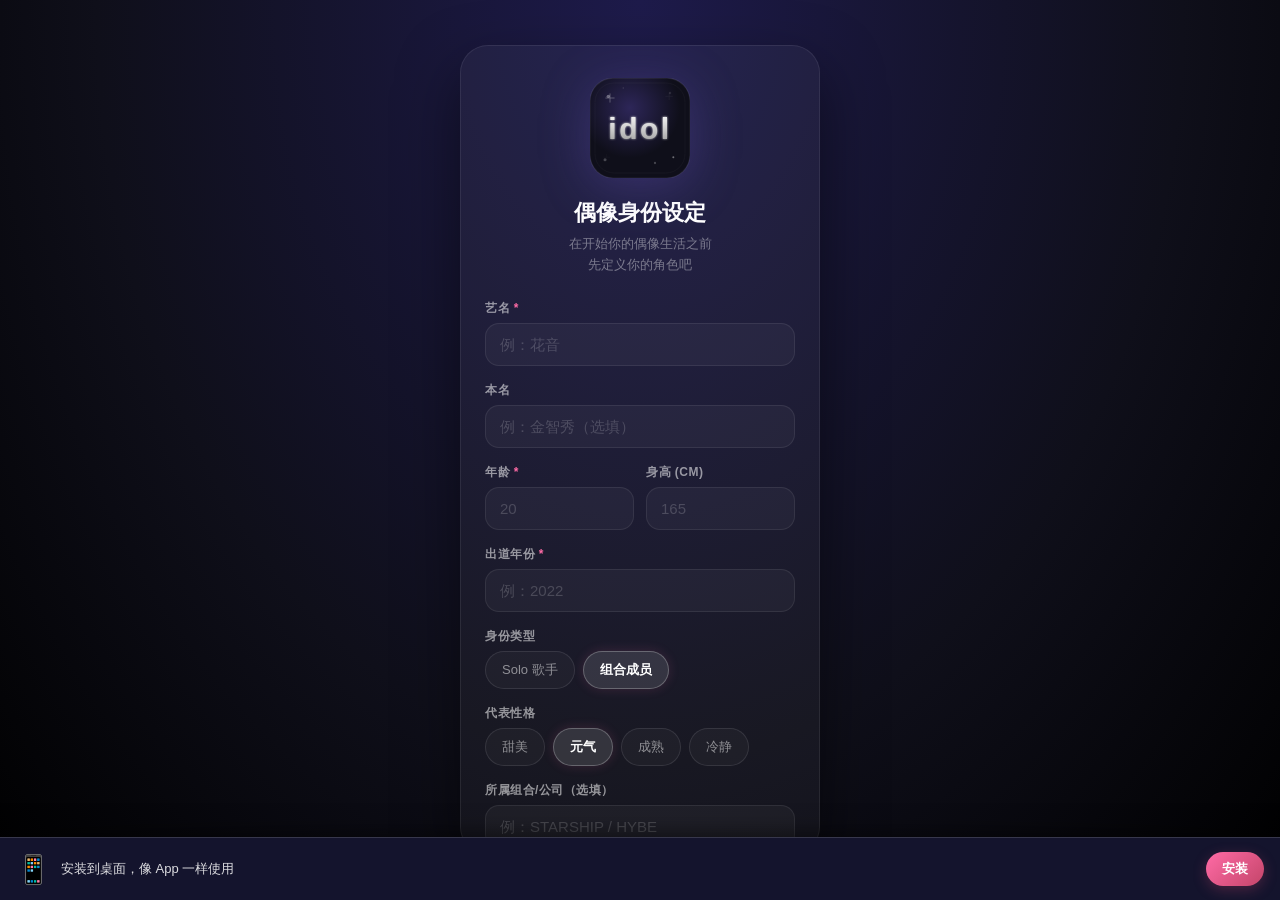
==== commit 28369d79: "Add files via upload" ====
--- a/idol.html
+++ b/idol.html
@@ -456,6 +456,31 @@
   color: #fff; font-size: 11px; font-weight: 500; letter-spacing: .2px;
   text-align: center; max-width: 72px;
   overflow: hidden; text-overflow: ellipsis; white-space: nowrap;
+}
+
+/* 桌面角标 */
+.app-badge {
+  position: absolute;
+  top: -4px; right: -4px;
+  min-width: 18px; height: 18px; line-height: 18px;
+  background: #ff3b30; color: #fff;
+  font-size: 10px; font-weight: 700; text-align: center;
+  border-radius: 9px; padding: 0 5px;
+  z-index: 2;
+  opacity: 0; transform: scale(.6);
+  transition: opacity .2s, transform .2s;
+  pointer-events: none;
+}
+.app-badge.show {
+  opacity: 1; transform: scale(1);
+}
+.app-badge.pulse {
+  animation: badgePop .4s ease;
+}
+@keyframes badgePop {
+  0% { transform: scale(1); }
+  50% { transform: scale(1.3); }
+  100% { transform: scale(1); }
 }
 
 .app-icon.kakaotalk { background: #FEE500; }
@@ -1261,7 +1286,7 @@
 
           <!-- KakaoTalk -->
           <div class="app-item" data-app="kakaotalk">
-            <div class="app-icon kakaotalk">
+            <div class="app-icon kakaotalk"><span class="app-badge" id="badgeKakao"></span>
               <svg viewBox="0 0 68 68" class="icon-svg">
                 <rect x="0" y="0" width="68" height="68" rx="17" fill="#FEE500"/>
                 <path d="M34 12c-11 0-20 7-20 15.5S23 43 34 43c1.5 0 3-.2 4.3-.5l7 3.5c.4.2.8-.2.7-.6l-1.2-5.5c4.5-2.2 7.2-6.5 7.2-11.4S45 12 34 12z" fill="#fff"/>
@@ -1277,7 +1302,7 @@
 
           <!-- Instagram -->
           <div class="app-item" data-app="instagram">
-            <div class="app-icon instagram">
+            <div class="app-icon instagram"><span class="app-badge" id="badgeInsta"></span>
               <svg viewBox="0 0 68 68" class="icon-svg">
                 <defs>
                   <linearGradient id="ig-grad" x1="0" y1="1" x2="1" y2="0">
@@ -1298,7 +1323,7 @@
 
           <!-- 微信 -->
           <div class="app-item" data-app="wechat">
-            <div class="app-icon wechat">
+            <div class="app-icon wechat"><span class="app-badge" id="badgeWechat"></span>
               <svg viewBox="0 0 68 68" class="icon-svg">
                 <rect x="0" y="0" width="68" height="68" rx="18" fill="#2BBF6A"/>
                 <ellipse cx="43" cy="31" rx="15" ry="12" fill="#fff"/>
@@ -1316,7 +1341,7 @@
 
           <!-- X (Twitter) -->
           <div class="app-item" data-app="twitter">
-            <div class="app-icon twitter">
+            <div class="app-icon twitter"><span class="app-badge" id="badgeTwitter"></span>
               <svg viewBox="0 0 68 68" class="icon-svg">
                 <rect x="0" y="0" width="68" height="68" rx="17" fill="#000"/>
                 <path d="M35 31.5L46 18h-2.8l-9 11.3L27 18H17l11.5 15.8L17 46.5h2.8l9.5-11 7.7 11H47L35 31.5zm-3.8 3.8l-1-1.5L20 20.5h3.5l7 9.8 1 1.5 9.5 13h-3.5l-8.3-11.5z" fill="#fff"/>
@@ -1327,7 +1352,7 @@
 
           <!-- Bubble -->
           <div class="app-item" data-app="bubble">
-            <div class="app-icon bubble">
+            <div class="app-icon bubble"><span class="app-badge" id="badgeBubble"></span>
               <svg viewBox="0 0 68 68" class="icon-svg">
                 <defs>
                   <linearGradient id="bb-grad" x1="0" y1="0" x2="1" y2="1">
@@ -1809,10 +1834,18 @@
       messages: [
         { from: "fan", text: "언니! 오늘 무대 진짜 최고였어요 ㅠㅠ", tr: "姐姐！今天的舞台真的太棒了 ㅠㅠ" },
         { from: "fan", text: "특히 마지막 곡에서 눈물 날 뻔했어요...", tr: "特别是最后一首歌差点哭了..." },
+        { from: "fan", text: "제가 찍은 직캠 벌써 만뷰 넘었어요!", tr: "我拍的直拍已经破万观看了！" },
         { from: "self", text: "고마워요~ 오늘 정말 신경 많이 썼는데 그렇게 말해줘서 힘이 나요 💕", tr: "谢谢～今天真的很用心准备了，听到你这么说给了我力量 💕" },
         { from: "fan", text: "다음 주 팬싸인회에서 꼭 만나요! 제가 쓴 편지 꼭 읽어주세요!", tr: "下周签售会一定要见面！我写的信一定要读哦！" },
         { from: "self", text: "기대할게요! 편지 꼭 읽을게요 약속! 🤙💕", tr: "我会期待的！信一定会读的，约定！ 🤙💕" },
+        { from: "fan", text: "아 맞다! 언니 생일 선물로 팬들이 기부도 했어요!", tr: "啊对了！粉丝们以姐姐的名义做了生日捐款！" },
+        { from: "fan", text: "동물 보호소에 1000만원 기부했어요. 언니 이름으로요 💕", tr: "向动物保护所捐了1000万韩元。以姐姐的名义 💕" },
+        { from: "self", text: "세상에... 진짜요? 너무 감동이에요 ㅠㅠ 여러분 정말 대단해요", tr: "天哪...真的吗？太感动了 ㅠㅠ 大家真的太厉害了" },
+        { from: "fan", text: "언니가 동물을 좋아한다고 어디서 말했잖아요! 그래서 생각했어요", tr: "姐姐不是在哪儿说过喜欢动物嘛！所以我们想到了这个" },
+        { from: "self", text: "맞아요... 제가 제일 관심 있는 일이에요. 진짜 여러분 최고예요 💝", tr: "对啊...这是我最关心的事。真的你们最棒了 💝" },
+        { from: "fan", text: "언니 행복하면 우리도 행복해요! 내일도 파이팅!", tr: "姐姐幸福的话我们也幸福！明天也加油！" },
       ],
+
     },
     {
       id: "bb2", name: "민트초코", preview: "보고 싶어요... 내일 브이라이브 하나요?", time: "5분 전", badge: 1,
@@ -1823,6 +1856,12 @@
         { from: "self", text: "오늘은 연습실에서 하루 종일 안무 연습했어요~ 좀 힘들었지만 재밌었어요 ㅎㅎ", tr: "今天在练习室练了一整天舞～虽然有点累但很有趣 嘿嘿" },
         { from: "fan", text: "와... 진짜 고생하셨어요! 제가 커피라도 보내드리고 싶어요 ☕", tr: "哇...真的辛苦了！我想给您送杯咖啡 ☕" },
         { from: "self", text: "아이고 마음만 받을게요~ 그 마음이 더 따뜻해요 💕", tr: "哎呀心意我收下了～这份心意更温暖 💕" },
+        { from: "fan", text: "언니! 저 오늘 학교에서 발표했는데 언니 노래 들으면서 준비했어요!", tr: "姐姐！我今天在学校做发表了，边听姐姐的歌边准备的！" },
+        { from: "fan", text: "긴장됐는데 언니 목소리 듣고 마음이 편안해졌어요. 진짜예요!", tr: "本来很紧张，但听了姐姐的声音心里就平静了。真的！" },
+        { from: "self", text: "와 정말요? 제 노래가 도움이 됐다니 너무 기뻐요! 발표 잘했어요?", tr: "哇真的吗？我的歌能帮到你太开心了！发表顺利吗？" },
+        { from: "fan", text: "네! 최우수상 받았어요 ㅠㅠ 언니 덕분이에요!", tr: "是的！得了最优秀奖 ㅠㅠ 多亏了姐姐！" },
+        { from: "self", text: "축하해요!! 진짜 자랑스러워요. 제 팬이 이렇게 멋진 사람이라니 💕", tr: "恭喜！！真的好骄傲。我的粉丝竟然是这么棒的人 💕" },
+        { from: "fan", text: "다음에 꼭 직접 만나서 말하고 싶어요. 그날까지 열심히 살게요!", tr: "下次一定要当面说。在那之前会努力生活的！" },
       ],
     },
     {
@@ -1834,6 +1873,11 @@
         { from: "self", text: "ありがとうございます！日本語でメッセージ嬉しいです 🥰", tr: "谢谢！收到日文消息很开心 🥰" },
         { from: "fan", text: "来月の東京コンサート、チケット取れました！初めて生で見られます！", tr: "下个月东京演唱会我抢到票了！第一次能看现场！" },
         { from: "self", text: "わぁ！初めてなんですね！特別な夜にしましょうね 💕", tr: "哇！是第一次啊！让它成为一个特别的夜晚吧 💕" },
+        { from: "fan", text: "花音さんのどの曲が一番好きか毎日変わります！最近はMoonlightです 🌙", tr: "花音小姐最喜欢的歌每天都在变！最近是Moonlight 🌙" },
+        { from: "fan", text: "日本のファンミーティングの時、日本語で手紙を書きました。届いてますか？", tr: "日本粉丝见面会的时候，用日语写了信。收到了吗？" },
+        { from: "self", text: "Moonlightは私も大好きな曲です！手紙もちゃんと読みましたよ。感動しました 🥺", tr: "Moonlight也是我很喜欢的歌！信也认真读过了。很感动 🥺" },
+        { from: "fan", text: "本当ですか！嬉しいです！次のアルバムも絶対買います！", tr: "真的吗！太开心了！下一张专辑也一定会买的！" },
+        { from: "self", text: "応援ありがとうございます！日本ツアーで会いましょうね 🇯🇵💕", tr: "谢谢支持！日本巡演时见面吧 🇯🇵💕" },
       ],
     },
     {
@@ -1904,7 +1948,9 @@
   navAction.textContent = config.navAction || "";
 
   renderChatList(data.chatList);
+  applyDynamicTimes(data.feedItems);
   refreshFeed();
+  startMessageArrival();
   renderTabs(data.tabs);
 
   showScreen("chatlist");
@@ -1916,6 +1962,8 @@
   appView.classList.remove("active");
   homeScreen.classList.remove("hidden");
   currentApp = null;
+  stopMessageArrival();
+  updateAllBadges();
 }
 
 // =============================================
@@ -2033,11 +2081,50 @@
   showScreen("conv");
 
   convMessages.innerHTML = "";
-  chat.messages.forEach((msg) => {
-    renderConvMessage(msg);
-  });
-  scrollConvBottom();
   convInput.focus();
+
+  // Bubble：消息逐条到达，模拟粉丝正在发消息
+  if (currentApp === "bubble" && chat.role === "fan") {
+    var msgs = chat.messages.slice();
+    var i = 0;
+    function showNext() {
+      if (i >= msgs.length) return;
+      var msg = msgs[i];
+      // 粉丝消息从"对方"发出，偶像消息从"自己"发出
+      if (msg.from === "fan" || msg.from === "other") {
+        // 显示"正在输入..."
+        var typing = document.createElement("div");
+        typing.className = "conv-msg from";
+        typing.textContent = "...";
+        typing.style.opacity = ".4";
+        typing.id = "bubbleTyping";
+        convMessages.appendChild(typing);
+        scrollConvBottom();
+
+        setTimeout(function() {
+          var t = document.getElementById("bubbleTyping");
+          if (t) t.remove();
+          renderConvMessage(msg);
+          scrollConvBottom();
+          i++;
+          setTimeout(showNext, 400 + Math.random() * 1200);
+        }, 600 + Math.random() * 1500);
+      } else {
+        // 偶像自己的消息直接显示（之前发过的）
+        renderConvMessage(msg);
+        scrollConvBottom();
+        i++;
+        setTimeout(showNext, 200 + Math.random() * 600);
+      }
+    }
+    showNext();
+  } else {
+    // 其他 App：一次性加载所有消息
+    chat.messages.forEach(function(msg) {
+      renderConvMessage(msg);
+    });
+    scrollConvBottom();
+  }
 }
 
 function renderConvMessage(msg) {
@@ -2125,14 +2212,12 @@
 // =============================================
 // 本地智能回复引擎
 // =============================================
-var convMemory = {}; // 记录每个对话的最近回复，避免重复
+var convMemory = {}; // 记录每个对话的最近回复 + 上下文轮次
 
 // 关键词 → 话题分类
 function detectTopic(text, appId) {
   var t = text.toLowerCase();
   var topics = [];
-
-  // 通用关键词（中韩英）
   var kw = {
     greeting:  ["안녕","hi","hello","hey","在吗","早上好","晚上好","早安","晚安","하이","방가워요"],
     thanks:    ["谢谢","고마워","thank","감사","thanks","고맙","thx","谢谢你","谢谢啦"],
@@ -2148,54 +2233,103 @@
     weather:   ["天气","날씨","weather","下雨","비","sunny","冷","추워","热","더워"],
     happy:     ["开心","좋아","happy","기분","신나","excited","太棒","최고","좋다"],
   };
-
   for (var topic in kw) {
     for (var i = 0; i < kw[topic].length; i++) {
-      if (t.indexOf(kw[topic][i]) >= 0) {
-        topics.push(topic);
-        break;
-      }
+      if (t.indexOf(kw[topic][i]) >= 0) { topics.push(topic); break; }
     }
   }
   return topics.length > 0 ? topics : ["general"];
 }
 
-// 上次使用的回复索引（避免重复）
 function getConvKey() {
   return currentApp + "_" + (activeChat ? activeChat.id : "general");
 }
 
 var lastReplyIdx = {};
-
 function pickReply(pool, convKey) {
   if (!lastReplyIdx[convKey]) lastReplyIdx[convKey] = -1;
   var idx;
-  do {
-    idx = Math.floor(Math.random() * pool.length);
-  } while (idx === lastReplyIdx[convKey] && pool.length > 1);
+  do { idx = Math.floor(Math.random() * pool.length); }
+  while (idx === lastReplyIdx[convKey] && pool.length > 1);
   lastReplyIdx[convKey] = idx;
   return pool[idx];
 }
 
-// 智能回复主题库
+// 判断是否为群聊
+function isGroupChat() {
+  if (!activeChat) return false;
+  var name = activeChat.name || "";
+  return name.indexOf("群") >= 0 || name.indexOf("단톡") >= 0 || name.indexOf("팀") >= 0;
+}
+
+// 群聊成员
+var groupMembers = {
+  "댄스팀 단톡": ["댄서 오빠","지수","민지","안무 선생님"],
+  "宣传组工作群": ["宣传组小陈","设计师小王","文案小刘","摄影师老张"],
+};
+
+function getGroupReplier() {
+  if (!activeChat) return "";
+  var members = groupMembers[activeChat.name] || ["成员A","成员B"];
+  return members[Math.floor(Math.random() * members.length)];
+}
+
+// 对话上下文追踪（轮次 + 话题）
+function getTopicRound(convKey, topic) {
+  if (!convMemory[convKey]) convMemory[convKey] = {};
+  if (!convMemory[convKey][topic]) convMemory[convKey][topic] = 0;
+  convMemory[convKey][topic]++;
+  return convMemory[convKey][topic];
+}
+
+// 差异化回复延迟
+function getReplyDelay() {
+  if (!activeChat) return 800;
+  var name = activeChat.name || "";
+  if (isGroupChat()) return 500 + Math.random() * 800;
+  if (name.indexOf("엄마") >= 0 || name.indexOf("妈妈") >= 0) return 1000 + Math.random() * 2000;
+  if (name.indexOf("매니저") >= 0 || name.indexOf("经纪") >= 0) return 600 + Math.random() * 1500;
+  if (currentApp === "bubble") return 1500 + Math.random() * 3000;
+  return 400 + Math.random() * 1000;
+}
+
+// 群聊回复前缀
+function groupPrefix() {
+  if (!isGroupChat()) return "";
+  return "[" + getGroupReplier() + "] ";
+}
+
+// ===== 智能回复主题库（扩充版含轮次）=====
 var smartPools = {
   kakaotalk: {
-    greeting:  [{text:"안녕~ 오늘도 예쁘게 지내고 있어?", tr:"嗨～今天也过得好吗？"},{text:"헐! 연락 고마워 ㅎㅎ 보고 싶었어!", tr:"哇！谢谢联系我 嘿嘿 想你了！"},{text:"안녕!! 오늘 하루 어땠어? 난 방금 연습 끝났어~", tr:"嗨！！今天过得怎么样？我刚练习完～"}],
-    thanks:    [{text:"아이고 고마워~ 네가 더 예뻐!", tr:"哎呀谢谢～你更漂亮！"},{text:"칭찬 고마워! 힘이 난다 ㅎㅎ", tr:"谢谢夸奖！有力量了 哈哈"},{text:"에이~ 부끄럽게... 그래도 고마워 💕", tr:"哎呀～让人害羞...但还是谢谢 💕"}],
-    tired:     [{text:"아~ 진짜? 나도 오늘 완전 힘들었어 ㅠㅠ 같이 힘내자!", tr:"啊～真的？我今天也超累的 ㅠㅠ 一起加油！"},{text:"맞아맞아... 그래도 네 메시지에 힘난다!", tr:"对对...不过你的消息给了我力量！"},{text:"푹 쉬어! 몸이 제일 중요해. 내일은 좀 나을 거야 💪", tr:"好好休息！身体最重要。明天会好一点的 💪"}],
-    food:      [{text:"나 방금 떡볶이 먹었어! 완전 맛있었어 ㅋㅋ", tr:"我刚吃了炒年糕！超级好吃 哈哈"},{text:"밥은 꼭 챙겨 먹어! 건강이 제일 중요해~", tr:"一定要按时吃饭！健康最重要～"},{text:"아 배고파... 너 뭐 먹었어? 추천 좀 해줘!", tr:"啊好饿...你吃了什么？推荐一下！"}],
-    practice:  [{text:"오늘 연습실에서 6시간 있었어 ㅠㅠ 다리가 안 움직여", tr:"今天在练习室待了6小时 ㅠㅠ 腿都动不了了"},{text:"새 안무 연습 중이야! 생각보다 어려운데 재밌어", tr:"在练新编舞！比想象中难但是很有趣"},{text:"연습할 때마다 느끼는 건데, 역시 노력이 답이야 💪", tr:"每次练习都感觉到，努力果然是答案 💪"}],
-    stage:     [{text:"무대 생각만 해도 떨려! 하지만 설레기도 하고...", tr:"光是想到舞台就紧张！但也挺心动的..."},{text:"어제 무대에서 실수할 뻔 했는데 다행히 괜찮았어 ㅎㅎ", tr:"昨天舞台上差点失误了，幸好没事 哈哈"},{text:"팬들 함성소리 들으면 진짜 눈물 날 것 같아 ㅠㅠ", tr:"听到粉丝的欢呼声真的会想哭 ㅠㅠ"}],
-    miss:      [{text:"나도 진짜 보고 싶어 ㅠㅠ 언제 만날 수 있을까?", tr:"我也真的好想你 ㅠㅠ 什么时候能见面？"},{text:"보고 싶다고 말해줘서 고마워... 진짜 힘이 돼", tr:"谢谢你告诉我想我...真的很有力量"},{text:"우리 꼭 조만간 만나자! 약속해!", tr:"我们一定很快见面的！约定！"}],
-    support:   [{text:"파이팅 넘치게 응원해줘서 고마워! 나도 힘낼게!", tr:"谢谢你这么用力地支持我！我也会加油的！"},{text:"응원 소리 들으니까 더 열심히 해야겠다는 생각이 들어!", tr:"听到应援声就觉得要更加努力了！"},{text:"너의 응원이 내 원동력이야 진짜로! 🥺💕", tr:"你的应援真的是我的原动力！ 🥺💕"}],
-    schedule:  [{text:"내일 스케줄? 아침부터 저녁까지 꽉 차있어 ㅠㅠ", tr:"明天的行程？从早到晚排满了 ㅠㅠ"},{text:"이번 주 진짜 바빠! 그래도 재밌는 일들이야", tr:"这周真的忙！不过都是有趣的事"},{text:"주말엔 좀 쉴 수 있을 것 같아! 영화 보러 갈까?", tr:"周末好像可以休息一下！去看电影吗？"}],
-    health:    [{text:"걱정해줘서 고마워! 요즘 컨디션 관리 잘 하고 있어", tr:"谢谢关心！最近状态管理得很好"},{text:"감기 조심해! 나도 어제 목이 좀 아팠어...", tr:"小心感冒！我昨天嗓子也有点疼..."},{text:"비타민 꼭 챙겨 먹어! 건강이 제일이야", tr:"一定要吃维生素！健康第一"}],
-    album:     [{text:"새 앨범? 흠... 말할 수 있는 건, 진짜 좋아! 🤫", tr:"新专辑？嗯...能说的是，真的很棒！ 🤫"},{text:"이번 앨범에 내가 작사한 곡이 있어! 기대해줘!", tr:"这次专辑里有我作词的歌！敬请期待！"},{text:"컴백 준비 열심히 하고 있어! 조금만 기다려줘 💕", tr:"在努力准备回归！再等我一下 💕"}],
-    general:   [{text:"ㅋㅋㅋ 맞아맞아 완전 공감해!", tr:"哈哈哈对对完全同感！"},{text:"아~ 그렇구나! 나도 그런 적 있어", tr:"啊～原来如此！我也有过这样的经历"},{text:"얘기해줘서 고마워! 다음에 또 연락해~", tr:"谢谢你跟我说！下次再联系～"},{text:"진짜? 대박! 나도 완전 신나!", tr:"真的吗？太厉害了！我也超兴奋！"},{text:"좋은 하루 보내! 내일 또 연락할게 💜", tr:"过个好日子！明天再联系 💜"}],
+    greeting:  [{text:"안녕~ 오늘도 예쁘게 지내고 있어?",tr:"嗨～今天也过得好吗？"},{text:"헐! 연락 고마워 ㅎㅎ 보고 싶었어!",tr:"哇！谢谢联系我 嘿嘿 想你了！"},{text:"안녕!! 오늘 하루 어땠어? 난 방금 연습 끝났어~",tr:"嗨！！今天过得怎么样？我刚练习完～"}],
+    thanks:    [{text:"아이고 고마워~ 네가 더 예뻐!",tr:"哎呀谢谢～你更漂亮！"},{text:"칭찬 고마워! 힘이 난다 ㅎㅎ",tr:"谢谢夸奖！有力量了 哈哈"},{text:"에이~ 부끄럽게... 그래도 고마워 💕",tr:"哎呀～让人害羞...但还是谢谢 💕"}],
+    tired:     [{text:"아~ 진짜? 나도 오늘 완전 힘들었어 ㅠㅠ 같이 힘내자!",tr:"啊～真的？我今天也超累的 ㅠㅠ 一起加油！"},{text:"맞아맞아... 그래도 네 메시지에 힘난다!",tr:"对对...不过你的消息给了我力量！"},{text:"푹 쉬어! 몸이 제일 중요해. 내일은 좀 나을 거야 💪",tr:"好好休息！身体最重要。明天会好一点的 💪"}],
+    food:      [{text:"나 방금 떡볶이 먹었어! 완전 맛있었어 ㅋㅋ",tr:"我刚吃了炒年糕！超级好吃 哈哈"},{text:"밥은 꼭 챙겨 먹어! 건강이 제일 중요해~",tr:"一定要按时吃饭！健康最重要～"},{text:"아 배고파... 너 뭐 먹었어? 추천 좀 해줘!",tr:"啊好饿...你吃了什么？推荐一下！"}],
+    practice:  [{text:"오늘 연습실에서 6시간 있었어 ㅠㅠ 다리가 안 움직여",tr:"今天在练习室待了6小时 ㅠㅠ 腿都动不了了"},{text:"새 안무 연습 중이야! 생각보다 어려운데 재밌어",tr:"在练新编舞！比想象中难但是很有趣"},{text:"연습할 때마다 느끼는 건데, 역시 노력이 답이야 💪",tr:"每次练习都感觉到，努力果然是答案 💪"}],
+    stage:     [{text:"무대 생각만 해도 떨려! 하지만 설레기도 하고...",tr:"光是想到舞台就紧张！但也挺心动的..."},{text:"어제 무대에서 실수할 뻔 했는데 다행히 괜찮았어 ㅎㅎ",tr:"昨天舞台上差点失误了，幸好没事 哈哈"},{text:"팬들 함성소리 들으면 진짜 눈물 날 것 같아 ㅠㅠ",tr:"听到粉丝的欢呼声真的会想哭 ㅠㅠ"}],
+    miss:      [{text:"나도 진짜 보고 싶어 ㅠㅠ 언제 만날 수 있을까?",tr:"我也真的好想你 ㅠㅠ 什么时候能见面？"},{text:"보고 싶다고 말해줘서 고마워... 진짜 힘이 돼",tr:"谢谢你告诉我想我...真的很有力量"},{text:"우리 꼭 조만간 만나자! 약속해!",tr:"我们一定很快见面的！约定！"}],
+    support:   [{text:"파이팅 넘치게 응원해줘서 고마워! 나도 힘낼게!",tr:"谢谢你这么用力地支持我！我也会加油的！"},{text:"응원 소리 들으니까 더 열심히 해야겠다는 생각이 들어!",tr:"听到应援声就觉得要更加努力了！"},{text:"너의 응원이 내 원동력이야 진짜로! 🥺💕",tr:"你的应援真的是我的原动力！ 🥺💕"}],
+    schedule:  [{text:"내일 스케줄? 아침부터 저녁까지 꽉 차있어 ㅠㅠ",tr:"明天的行程？从早到晚排满了 ㅠㅠ"},{text:"이번 주 진짜 바빠! 그래도 재밌는 일들이야",tr:"这周真的忙！不过都是有趣的事"},{text:"주말엔 좀 쉴 수 있을 것 같아! 영화 보러 갈까?",tr:"周末好像可以休息一下！去看电影吗？"}],
+    health:    [{text:"걱정해줘서 고마워! 요즘 컨디션 관리 잘 하고 있어",tr:"谢谢关心！最近状态管理得很好"},{text:"감기 조심해! 나도 어제 목이 좀 아팠어...",tr:"小心感冒！我昨天嗓子也有点疼..."},{text:"비타민 꼭 챙겨 먹어! 건강이 제일이야",tr:"一定要吃维生素！健康第一"}],
+    album:     [{text:"새 앨범? 흠... 말할 수 있는 건, 진짜 좋아! 🤫",tr:"新专辑？嗯...能说的是，真的很棒！ 🤫"},{text:"이번 앨범에 내가 작사한 곡이 있어! 기대해줘!",tr:"这次专辑里有我作词的歌！敬请期待！"},{text:"컴백 준비 열심히 하고 있어! 조금만 기다려줘 💕",tr:"在努力准备回归！再等我一下 💕"}],
+    followup:  [{text:"근데 너는 어때? 요즘 재밌는 일 있어?",tr:"不过你呢？最近有什么有趣的事吗？"},{text:"아 맞다! 너 그거 들었어? 진짜 신기한 소식이야",tr:"啊对了！你听说了吗？真的是神奇的消息"},{text:"얘기하다 보니까 시간 가는 줄 몰랐네 ㅎㅎ 다음에 또 얘기하자!",tr:"聊着聊着没注意时间 哈哈 下次再聊！"},{text:"진짜? 자세히 얘기해 줘! 나 완전 궁금해",tr:"真的？详细说给我听！我完全好奇"}],
+    general:   [{text:"ㅋㅋㅋ 맞아맞아 완전 공감해!",tr:"哈哈哈对对完全同感！"},{text:"아~ 그렇구나! 나도 그런 적 있어",tr:"啊～原来如此！我也有过这样的经历"},{text:"얘기해줘서 고마워! 다음에 또 연락해~",tr:"谢谢你跟我说！下次再联系～"},{text:"진짜? 대박! 나도 완전 신나!",tr:"真的吗？太厉害了！我也超兴奋！"},{text:"좋은 하루 보내! 내일 또 연락할게 💜",tr:"过个好日子！明天再联系 💜"}],
   },
-
+  wechat: {
+    greeting:  [{text:"早啊～今天也要元气满满！",tr:"早啊～今天也要元气满满！"},{text:"在呢，刚忙完，怎么啦？",tr:"在呢，刚忙完，怎么啦？"}],
+    thanks:    [{text:"客气啦，应该的～",tr:"客气啦，应该的～"},{text:"谢谢！你也是，辛苦了",tr:"谢谢！你也是，辛苦了"}],
+    tired:     [{text:"确实有点累，不过还好，撑得住",tr:"确实有点累，不过还好，撑得住"},{text:"最近行程比较密，但忙得挺开心的",tr:"最近行程比较密，但忙得挺开心的"}],
+    food:      [{text:"还没吃呢，练完就去。你吃了吗？",tr:"还没吃呢，练完就去。你吃了吗？"},{text:"今天食堂的饭还不错，难得哈哈",tr:"今天食堂的饭还不错，难得哈哈"}],
+    practice:  [{text:"刚练完舞，今天的编舞进度不错",tr:"刚练完舞，今天的编舞进度不错"},{text:"还在练习室呢，一会儿还要录一段",tr:"还在练习室呢，一会儿还要录一段"}],
+    schedule:  [{text:"好的收到，我记下了！",tr:"好的收到，我记下了！"},{text:"没问题，时间我知道了，会准时到的",tr:"没问题，时间我知道了，会准时到的"}],
+    health:    [{text:"放心，我有在注意身体的。你也多保重",tr:"放心，我有在注意身体的。你也多保重"},{text:"最近睡眠还行，比之前好多了",tr:"最近睡眠还行，比之前好多了"}],
+    album:     [{text:"专辑在准备了，还不能说太多，但应该不会让大家失望",tr:"专辑在准备了，还不能说太多，但应该不会让大家失望"}],
+    followup:  [{text:"对了，你上次说的那件事怎么样了？",tr:"对了，你上次说的那件事怎么样了？"},{text:"回头细聊，我先去忙了哈",tr:"回头细聊，我先去忙了哈"},{text:"还有别的事吗？一起说了吧",tr:"还有别的事吗？一起说了吧"}],
+    general:   [{text:"收到！我看看再回复你",tr:"收到！我看看再回复你"},{text:"好的好的，我知道了",tr:"好的好的，我知道了"},{text:"嗯嗯，辛苦了辛苦了！",tr:"嗯嗯，辛苦了辛苦了！"},{text:"没问题，你安排吧。我相信你",tr:"没问题，你安排吧。我相信你"},{text:"好的～谢谢你通知我",tr:"好的～谢谢你通知我"}],
+  },
   instagram: {
-    greeting:  [{text:"Hi there! Thanks for reaching out 💕 How are you?",tr:"嗨！谢谢你发来消息 💕 你好吗？"}],
+    greeting:  [{text:"Hi there! Thanks for reaching out 💕",tr:"嗨！谢谢你发来消息 💕"},{text:"Hey! Always happy to see your DMs 💜",tr:"嘿！总是很高兴看到你的私信 💜"}],
     thanks:    [{text:"That's so kind of you! Really means the world 🥺",tr:"你太善良了！真的很重要 🥺"},{text:"Thank you for the love! You're amazing 💜",tr:"谢谢你的爱！你太棒了 💜"}],
     tired:     [{text:"Honestly same... been practicing all day. But your message helps!",tr:"说实话我也是...练了一整天。但你的消息有帮助！"},{text:"So tired but so worth it! The stage is calling 🎤",tr:"很累但是值得！舞台在呼唤 🎤"}],
     food:      [{text:"Just had some tteokbokki! Korean food is the best 😋",tr:"刚吃了炒年糕！韩国食物最棒了 😋"}],
@@ -2204,21 +2338,9 @@
     miss:      [{text:"I miss you all too! Can't wait for the next concert 🥺",tr:"我也想你们！等不及下次演唱会了 🥺"}],
     support:   [{text:"Your support keeps me going. Seriously. Thank you 💜",tr:"你的支持让我继续前进。真的。谢谢你 💜"},{text:"I have the best fans in the world. Don't fight me on this!",tr:"我有世界上最好的粉丝。别跟我争这个！"}],
     album:     [{text:"Can't say much but... something special is coming 🤫",tr:"不能说太多但是...特别的东西要来了 🤫"}],
+    followup:  [{text:"Anyway, how's your day going? Tell me something fun!",tr:"话说，你今天过得怎么样？跟我说点有趣的！"},{text:"I should go practice now, but DM me anytime! 💕",tr:"我得去练习了，但随时私信我！ 💕"}],
     general:   [{text:"Aww you're the sweetest! Made me smile 😊",tr:"哇你最甜了！让我笑了 😊"},{text:"Love that! Keep being awesome 💕",tr:"爱了！继续做最棒的 💕"},{text:"Honestly, fans like you are why I do this 🥺",tr:"说实话，像你这样的粉丝是我做这行的原因 🥺"},{text:"Sending you the biggest virtual hug! 🤗💜",tr:"给你最大的虚拟拥抱！ 🤗💜"}],
   },
-
-  wechat: {
-    greeting:  [{text:"早啊～今天也要元气满满！",tr:"早啊～今天也要元气满满！"}],
-    thanks:    [{text:"客气啦，应该的～",tr:"客气啦，应该的～"},{text:"谢谢！你也是，辛苦了",tr:"谢谢！你也是，辛苦了"}],
-    tired:     [{text:"确实有点累，不过还好，撑得住",tr:"确实有点累，不过还好，撑得住"},{text:"最近行程比较密，但忙得挺开心的",tr:"最近行程比较密，但忙得挺开心的"}],
-    food:      [{text:"还没吃呢，练完就去。你吃了吗？",tr:"还没吃呢，练完就去。你吃了吗？"}],
-    practice:  [{text:"刚练完舞，今天的编舞进度不错",tr:"刚练完舞，今天的编舞进度不错"},{text:"还在练习室呢，一会儿还要录一段",tr:"还在练习室呢，一会儿还要录一段"}],
-    schedule:  [{text:"好的收到，我记下了！",tr:"好的收到，我记下了！"},{text:"没问题，时间我知道了，会准时到的",tr:"没问题，时间我知道了，会准时到的"}],
-    health:    [{text:"放心，我有在注意身体的。你也多保重",tr:"放心，我有在注意身体的。你也多保重"},{text:"最近睡眠还行，比之前好多了",tr:"最近睡眠还行，比之前好多了"}],
-    album:     [{text:"专辑在准备了，还不能说太多，但应该不会让大家失望",tr:"专辑在准备了，还不能说太多，但应该不会让大家失望"}],
-    general:   [{text:"收到！我看看再回复你",tr:"收到！我看看再回复你"},{text:"好的好的，我知道了",tr:"好的好的，我知道了"},{text:"嗯嗯，辛苦了辛苦了！",tr:"嗯嗯，辛苦了辛苦了！"},{text:"没问题，你安排吧。我相信你",tr:"没问题，你安排吧。我相信你"},{text:"好的～谢谢你通知我",tr:"好的～谢谢你通知我"}],
-  },
-
   twitter: {
     greeting:  [{text:"heyy! thanks for the dm 💙",tr:"嘿！谢谢你的私信 💙"}],
     thanks:    [{text:"fr thank you. means everything 🫶",tr:"真的谢谢你。意味着一切 🫶"},{text:"y'all are too kind. seriously 🤍",tr:"你们都太善良了。真的 🤍"}],
@@ -2226,9 +2348,9 @@
     stage:     [{text:"the energy tonight was INSANE. thank you all! 🔥",tr:"今晚的能量太疯狂了。谢谢大家！ 🔥"}],
     support:   [{text:"best fandom. no cap. love you all 🫶",tr:"最好的粉丝群。不骗人。爱你们所有人 🫶"}],
     album:     [{text:"👀 that's all i'm gonna say...",tr:"👀 我就说这么多..."},{text:"stay tuned. trust me on this one 🤫",tr:"敬请期待。相信我这一次 🤫"}],
+    followup:  [{text:"anyways, gotta run. studio's calling 📞",tr:"话说，得走了。录音室在召唤 📞"},{text:"what else is new with you? spill the tea ☕",tr:"你还有什么新鲜事？说来听听 ☕"}],
     general:   [{text:"real ones know what's up 💯",tr:"懂的人都懂 💯"},{text:"haha fr fr. you get it",tr:"哈哈真的真的。你懂"},{text:"sending good vibes your way ✨",tr:"给你发送好的氛围 ✨"},{text:"this made my day. thank you 🥺",tr:"这让我开心了一整天。谢谢你 🥺"}],
   },
-
   bubble: {
     greeting:  [{text:"안녕! 오늘 하루 잘 보냈어요? 저는 방금 연습 끝났어요 ㅎㅎ",tr:"你好！今天过得好吗？我刚结束练习 嘿嘿"},{text:"우리 팬들~ 보고 싶어서 왔어요! 💕",tr:"我们的粉丝们～想你们了所以来了！ 💕"}],
     thanks:    [{text:"고마워요... 이런 말 들을 때마다 진짜 힘이 나요 💕",tr:"谢谢...每次听到这样的话就真的有力量 💕"},{text:"제가 더 감사하죠! 항상 곁에 있어줘서 고마워요 🥺",tr:"我更感谢才对！谢谢你一直在我身边 🥺"}],
@@ -2240,6 +2362,7 @@
     health:    [{text:"걱정해줘서 고마워요! 비타민도 챙겨 먹고 잘 자고 있어요~",tr:"谢谢担心我！维生素也在吃，也在好好睡觉～"},{text:"여러분도 감기 조심하세요! 건강이 제일 중요해요",tr:"大家也要小心感冒！健康最重要"}],
     album:     [{text:"사실... 새 앨범 준비 중이에요! 조금만 기다려 주세요 🤫💕",tr:"其实...在准备新专辑！再等一下下哦 🤫💕"},{text:"이번에 정말 특별한 노래가 있어요. 빨리 들려주고 싶어요!",tr:"这次有一首非常特别的歌。好想快点让你们听到！"}],
     weather:   [{text:"오늘 날씨 진짜 좋지 않아요? 산책하고 싶어요 ☀️",tr:"今天天气真的很好不是吗？好想去散步 ☀️"},{text:"비 오는 날은 연습실에 있기 딱 좋아요 ㅎㅎ",tr:"下雨天待在练习室刚刚好 嘿嘿"}],
+    followup:  [{text:"여러분은 오늘 뭐 했어요? 저도 궁금해요!",tr:"大家今天做了什么？我也很好奇！"},{text:"다음에 또 올게요! 우리 팬들 항상 사랑해요 💝",tr:"下次还会来的！我们粉丝们永远爱你们 💝"},{text:"아! 그리고 내일 깜짝 선물 준비했어요. 기대해 주세요 🎁",tr:"啊！还有明天准备了惊喜礼物。敬请期待 🎁"}],
     general:   [{text:"오늘 하루도 수고했어요! 우리 팬들 최고예요 💕",tr:"今天一天也辛苦了！我们粉丝最棒了 💕"},{text:"항상 고맙고 사랑해요. 내일도 연락할게요! 🥰",tr:"一直都很感谢也很爱你们。明天也会联系的！ 🥰"},{text:"편지 읽으면서 진짜 많이 울었어요... 감동이에요 ㅠㅠ",tr:"读信的时候真的哭了很多...太感动了 ㅠㅠ"},{text:"여러분은 제 인생의 선물이에요. 진심으로요 💝",tr:"你们是我人生的礼物。真心的 💝"},{text:"오늘 꿈에 팬들 나왔어요! 보고 싶어서 그런가 봐요 ㅎㅎ",tr:"今天梦到粉丝们了！可能是太想你们了吧 嘿嘿"}],
   },
 };
@@ -2248,734 +2371,184 @@
   var pool = smartPools[appId] || smartPools.kakaotalk;
   var topics = detectTopic(userText, appId);
   var convKey = getConvKey();
-
-  // 优先匹配话题，30%概率随机（增加变化）
-  var useRandom = Math.random() < 0.3;
-  var topic = useRandom ? topics[Math.floor(Math.random() * topics.length)] : topics[0];
-
-  // 确保话题存在，否则用 general
+  var topic = topics[0];
+  var round = getTopicRound(convKey, topic);
+
+  // 30%随机换个话题
+  if (Math.random() < 0.3) {
+    var keys = Object.keys(pool).filter(function(k) { return k !== "general"; });
+    topic = keys[Math.floor(Math.random() * keys.length)];
+  }
+  // 第二轮+有40%概率用追问回复
+  if (round > 1 && Math.random() < 0.4 && pool.followup) {
+    topic = "followup";
+  }
   if (!pool[topic]) topic = "general";
 
-  return pickReply(pool[topic], convKey);
-}
-
-// =============================================
-// 导航返回
-// =============================================
-function handleBack() {
-  if (currentScreen === "conv") {
-    const data = getAppData(currentApp);
-    navTitle.textContent = getAppConfig(currentApp).name;
-    showScreen("chatlist");
-    activeChat = null;
-    appTabs.querySelectorAll(".tab-item").forEach((t) => {
-      t.classList.toggle("active", t.dataset.screen === "chatlist");
-    });
-  } else {
-    closeApp();
+  var reply = pickReply(pool[topic], convKey);
+
+  // 群聊加前缀
+  if (isGroupChat()) {
+    reply = { text: groupPrefix() + reply.text, tr: groupPrefix() + reply.tr };
   }
-}
-
-// =============================================
-// 事件绑定
-// =============================================
-$$(".app-item").forEach((item) => {
-  item.addEventListener("click", () => {
-    const appId = item.dataset.app;
-    if (appId) openApp(appId);
-  });
-});
-
-$("#navBack").addEventListener("click", handleBack);
-
-convSend.addEventListener("click", sendMessage);
-convInput.addEventListener("keydown", (e) => {
-  if (e.key === "Enter" && !e.shiftKey) {
-    e.preventDefault();
-    sendMessage();
-  }
-});
-
-// =============================================
-// 偶像资料管理（localStorage）
-// =============================================
-const PROFILE_KEY = "idol_profile";
-
-function loadProfile() {
-  try {
-    const raw = localStorage.getItem(PROFILE_KEY);
-    return raw ? JSON.parse(raw) : null;
-  } catch (_) { return null; }
-}
-
-function saveProfile(data) {
-  localStorage.setItem(PROFILE_KEY, JSON.stringify(data));
-}
-
-// 回填表单
-function fillForm(data) {
-  setStageName.value = data.stageName || "";
-  setRealName.value  = data.realName || "";
-  setAge.value       = data.age || "";
-  setHeight.value    = data.height || "";
-  setDebutYear.value = data.debutYear || "";
-  setGroup.value     = data.group || "";
-  $$("#idolType .opt-chip").forEach(function(chip) {
-    chip.classList.toggle("active", chip.dataset.value === (data.idolType || "group"));
-  });
-  $$("#personality .opt-chip").forEach(function(chip) {
-    chip.classList.toggle("active", chip.dataset.value === (data.personality || "energetic"));
-  });
-}
-
-// 读取表单数据
-function readForm() {
-  const idolType = $("#idolType .opt-chip.active")?.dataset?.value || "group";
-  const personality = $("#personality .opt-chip.active")?.dataset?.value || "energetic";
-  return {
-    stageName:   setStageName.value.trim(),
-    realName:    setRealName.value.trim(),
-    age:         parseInt(setAge.value, 10) || 0,
-    height:      parseInt(setHeight.value, 10) || 0,
-    debutYear:   parseInt(setDebutYear.value, 10) || 0,
-    group:       setGroup.value.trim(),
-    idolType,
-    personality,
-  };
-}
-
-// =============================================
-// 设定页逻辑
-// =============================================
-function showSetupScreen(editMode) {
-  setupScreen.classList.remove("hidden");
-  phoneContainer.classList.remove("ready");
-  setupHint.textContent = "";
-
-  if (editMode) {
-    const profile = loadProfile();
-    if (profile) fillForm(profile);
-    setupBtn.textContent = "✦ 保存修改并进入";
-    setupHint.textContent = "正在修改「" + (profile?.stageName || "") + "」的身份设定";
-  } else {
-    setupBtn.textContent = "✦ 进入我的偶像生活";
-  }
-}
-
-function enterPhone() {
-  const profile = loadProfile();
-  if (!profile) return;
-
-  setupScreen.classList.add("hidden");
-  phoneContainer.classList.add("ready");
-  updateGreeting(profile.stageName);
-}
-
-function updateGreeting(name) {
-  if (homeGreeting) homeGreeting.textContent = name || "偶像";
-}
-
-// 表单验证
-function validateForm(data) {
-  if (!data.stageName) return "请输入艺名";
-  if (data.stageName.length < 1 || data.stageName.length > 12) return "艺名长度应为 1-12 个字符";
-  if (!data.age || data.age < 15 || data.age > 35) return "请输入合理的年龄（15-35）";
-  if (!data.debutYear || data.debutYear < 2010 || data.debutYear > 2026) return "请输入合理的出道年份（2010-2026）";
-  if (data.height && (data.height < 145 || data.height > 195)) return "请输入合理的身高（145-195cm）";
-  return null;
-}
-
-// 提交设定
-function submitProfile() {
-  const data = readForm();
-  const error = validateForm(data);
-  if (error) {
-    setupHint.textContent = "⚠ " + error;
-    setupHint.style.color = "#FF6B6B";
-    return;
-  }
-  saveProfile(data);
-  setupHint.style.color = "";
-  enterPhone();
-}
-
-// =============================================
-// 选项芯片点击
-// =============================================
-$$(".option-row").forEach((row) => {
-  row.querySelectorAll(".opt-chip").forEach((chip) => {
-    chip.addEventListener("click", () => {
-      row.querySelectorAll(".opt-chip").forEach((c) => c.classList.remove("active"));
-      chip.classList.add("active");
-    });
-  });
-});
-
-// =============================================
-// 发布动态功能
-// =============================================
-function getUserPostsKey() {
-  return "user_posts_" + currentApp;
-}
-
-function loadUserPosts() {
-  try {
-    return JSON.parse(localStorage.getItem(getUserPostsKey()) || "[]");
-  } catch (e) { return []; }
-}
-
-function saveUserPosts(posts) {
-  localStorage.setItem(getUserPostsKey(), JSON.stringify(posts));
-}
-
-function openComposer() {
-  composeOverlay.classList.remove("hidden");
-  composeText.value = "";
-  composeImageData = null;
-  composePreview.classList.add("hidden");
-  composeImageArea.classList.remove("hidden");
-  composeImgInput.value = "";
-  composeSubmit.disabled = true;
-  composeText.focus();
-}
-
-function closeComposer() {
-  composeOverlay.classList.add("hidden");
-}
-
-composeText.addEventListener("input", function() {
-  composeSubmit.disabled = !composeText.value.trim() && !composeImageData;
-});
-
-composeImgInput.addEventListener("change", function(e) {
-  var file = e.target.files && e.target.files[0];
-  if (!file) return;
-  var reader = new FileReader();
-  reader.onload = function(ev) {
-    composeImageData = ev.target.result;
-    composePreviewImg.src = composeImageData;
-    composePreview.classList.remove("hidden");
-    composeImageArea.classList.add("hidden");
-    composeSubmit.disabled = false;
-  };
-  reader.readAsDataURL(file);
-});
-
-composeRemoveImg.addEventListener("click", function() {
-  composeImageData = null;
-  composePreview.classList.add("hidden");
-  composeImageArea.classList.remove("hidden");
-  composeImgInput.value = "";
-  composeSubmit.disabled = !composeText.value.trim();
-});
-
-composeCancel.addEventListener("click", closeComposer);
-composeOverlay.addEventListener("click", function(e) {
-  if (e.target === composeOverlay) closeComposer();
-});
-
-fabPost.addEventListener("click", openComposer);
-
-composeSubmit.addEventListener("click", function() {
-  var text = composeText.value.trim();
-  if (!text && !composeImageData) return;
-
-  var post = {
-    id: Date.now().toString(36) + Math.random().toString(36).slice(2, 6),
-    text: text,
-    image: composeImageData || null,
-    time: "刚刚",
-    timestamp: Date.now(),
-    likes: 0,
-    liked: false,
-    comments: []
-  };
-
-  var posts = loadUserPosts();
-  posts.unshift(post);
-  saveUserPosts(posts);
-
-  closeComposer();
-
-  // 刷新动态页
-  if (currentScreen === "feed") {
-    refreshFeed();
-  }
-});
-
-function renderUserPost(post) {
-  var imgHtml = post.image
-    ? '<div class="feed-image" style="height:auto;background:transparent;"><img src="' + post.image + '" style="width:100%;max-height:260px;object-fit:cover;border-radius:12px;" /></div>'
-    : "";
-  var timeStr = post.time;
-  if (post.timestamp) {
-    var elapsed = Math.floor((Date.now() - post.timestamp) / 1000 / 60);
-    if (elapsed < 1) timeStr = "刚刚";
-    else if (elapsed < 60) timeStr = elapsed + "分钟前";
-    else if (elapsed < 1440) timeStr = Math.floor(elapsed / 60) + "小时前";
-    else timeStr = Math.floor(elapsed / 1440) + "天前";
-  }
-  return '<div class="feed-item user-post" data-post-id="' + post.id + '">' +
-    '<div class="feed-header">' +
-      feedAvatarHtml("linear-gradient(135deg,#FF6BA6,#C44569)", "我") +
-      '<div><div class="feed-user">我</div><div class="feed-time">' + timeStr + '</div></div>' +
-    '</div>' +
-    (post.text ? '<div class="feed-body">' + post.text + '</div>' : '') +
-    imgHtml +
-    '<div class="feed-actions">' +
-      '<span class="feed-like-btn">♡ ' + (post.likes || 0) + '</span>' +
-      '<span>💬 ' + (post.comments ? post.comments.length : 0) + '</span>' +
-    '</div>' +
-  '</div>';
-}
-
-// 公开平台（Twitter/IG/Bubble）vs 私密平台（KakaoTalk/微信）
-function isPublicPlatform() {
-  return currentApp === "twitter" || currentApp === "instagram" || currentApp === "bubble";
-}
-
-// 每条动态分配 15-25 条评论
-function getCommentCount() { return 100 + Math.floor(Math.random() * 101); }
-
-// 多语言粉丝评论池（精简版，实际生成时随机组合）
-var fanNamesByLang = {
-  en: ["@kpop_lover","@music_fan22","@hanon_stan","@idol_world","@stage_addict","@melody_heart","@global_fan","@bts_army","@blink_4ever","@korea_fan"],
-  ko: ["@별빛소녀","@음악사랑","@아이돌팬","@서울하늘","@부산갈매기","@제주바다","@꽃길걷자","@달빛소년","@봄날의약속","@겨울연가"],
-  jp: ["@東京LOVE","@大阪ファン","@札幌の星","@福岡もも","@名古屋ドリーム","@横浜ベイ","@京都はんなり","@神戸ビーナス","@沖縄サンセット","@仙台ずんだ"],
-  zh: ["@追星少女","@娱乐圈观察","@今天也在磕","@打工人摸鱼","@吃瓜群众","@音乐发烧友","@舞台控","@路人甲","@铁粉不解释","@实力至上了"],
-  es: ["@fan_latina","@kpop_mexico","@chile_idol","@peru_music","@brazil_kpop","@colombia_dance"],
-  th: ["@ไทยเลิฟ","@กรุงเทพแฟน","@เชียงใหม่ติ่ง","@ภูเก็ตคลั่ง","@พัทยารัก"],
+
+  return reply;
+}
+
+// =============================================
+// 桌面角标管理
+// =============================================
+var badgeEls = {
+  kakaotalk: document.getElementById("badgeKakao"),
+  instagram: document.getElementById("badgeInsta"),
+  wechat:    document.getElementById("badgeWechat"),
+  twitter:   document.getElementById("badgeTwitter"),
+  bubble:    document.getElementById("badgeBubble"),
 };
 
-var positiveComments = {
-  en: ["You're literally glowing! ✨","Best artist of this generation fr","I can't stop watching this","This made my whole day 💜","Iconic behavior honestly","No one is doing it like you","Stanning you was the best decision","Pure talent, no debate","My queen/king 👑","Literally crying tears of joy rn 😭","This is why you're my bias","Talented, brilliant, incredible, amazing","Period. 💅","Saving this forever","You never disappoint"],
-  ko: ["진짜 미쳤다... 너무 예뻐요 ㅠㅠ","역시 최고예요! 💕","오늘도 반합니다...","이게 진정한 실력이지","팬이길 잘했다고 느끼는 순간","언니 완전 천재 아니에요?","심장이 아파요 너무 좋아서","매일매일 레전드 갱신 중","이번에도 역시 대박","존재 자체가 선물이야","인정할 수밖에 없는 실력","감동이에요 진짜 ㅠㅠ","무대 장악력 최고","이걸 어떻게 참아요","역대급 비주얼"],
-  jp: ["本当に美しいです ✨","最高のアーティスト！","毎日癒されています 💕","天才すぎます...","ずっと応援します！","感動で涙が止まらない","完璧なパフォーマンス","日本から愛を込めて 🇯🇵","あなたの声が世界を変える","今日もお疲れ様でした！","こんなに素敵な人はいない","一目惚れしました","努力が報われて良かった","来月の公演楽しみです！","永遠にファンでいる"],
-  zh: ["绝了，这就是实力 ✨","今天也被圈粉了","为什么这么好看我不理解","一天不看浑身难受","路人转粉只需要一张照片","我不允许有人没看过这个","这谁顶得住啊","天选之女/子","我宣布这是本月最佳","好看这两个字我已经说倦了","这种程度是真实存在的吗","每天都被惊艳到","不愧是你 👍","无法用语言形容的好","出道以来一直在进步"],
-  es: ["Eres increíble! 💕","La mejor del mundo","Te amo con todo mi corazón","Nadie como tú, reina","Brasil te ama 🇧🇷","Colombia está contigo","México te apoya siempre","Qué talento, por Dios","Eres un ángel en la tierra","Simplemente perfecta"],
-  th: ["ดีที่สุดในโลกเลย 💕","รักมากๆ ค่ะ","สวยมากกกก","เก่งที่สุดในสามโลก","คิดถึงจังเลย","วันนี้ก็สวยเหมือนเดิม","เป็นกำลังใจให้นะคะ","รอยยิ้มมีค่ามาก","ขอให้มีความสุขมากๆ","รักตั้งแต่วันแรก"],
-};
-
-var neutralComments = {
-  en: ["Not bad","Is this new?","When is the next album coming?","I prefer the old style tbh","Interesting...","What song is this?","Can someone translate?","Has anyone seen the new teaser?","I'm new here, what's going on?","Just passing by","Who is this?","Reminds me of someone else","Not my cup of tea but ok","The production could be better","Needs more promo imo"],
-  ko: ["오...","이번 컨셉은 뭐지?","솔직히 저번 게 더 좋았어요","신곡 언제 나와요?","음... 그냥 그래요","무대는 좋은데 노래가 아쉽","표정이 좀 어색한 것 같아요","다음엔 더 잘하길","기대보다는 별로","이 노래 제목이 뭐예요?","아이돌 이름이 뭐죠?","그냥 지나가다가","댓글 남기고 갑니다","무난무난하네요","호불호 갈릴 듯"],
-  jp: ["うーん...普通かな","前の方が好きだった","新曲まだですか？","誰か翻訳して","この曲なんですか？","悪くはないけど...","期待してたのと違う","もっと練習してほしい","ちょっと微妙","通りすがりです","あんまり好みじゃない","衣装がイマイチ","もっと頑張ってほしい","なんか違うんだよなあ","次のアルバムに期待"],
-  zh: ["还行吧","感觉不如上次","有没有人觉得一般","新歌什么时候出","纯路人，这是谁","说实话有点失望","造型不太行","风格变了不太适应","能听，但不够惊艳","pass","就那样吧","粉丝别喷我，一般般","需要更多好歌","上一个舞台更好","没有记忆点"],
-};
-
-var negativeComments = {
-  en: ["Overrated af 🙄","This is so boring","Try harder next time","Not impressed at all","Stop trying so hard","Generic and forgettable","I've seen better from nugu groups","Lip sync is obvious","Auto-tune can't save this","Disappointing comeback tbh","Why is this trending?","Y'all praise anything these days","Mid at best","Copying someone else's style","Peaked already"],
-  ko: ["별로다...","이게 왜 난리야","솔직히 못하네요","실력이 늘긴 하나요?","표정이 너무 과해요","과대평가됐네","립싱크 티나요","예전이 더 나았어요","이런 걸 왜 응원함","실망이에요 진짜","무대 매너가 별로","춤선이 안 예뻐요","가창력 좀 키우세요","팬들 눈이 삐었나","퇴보했네요"],
-  jp: ["期待外れ...","下手になったね","リップシンクばればれ","つまらない","こんなの誰が聞くの","お金の無駄","ファンがかわいそう","全然ダメ","昔の方がマシ","やる気あるの？","もう引退したら","レベル低すぎ","恥ずかしくないの","どこがいいのかわからない","時間返して"],
-  zh: ["这也太一般了","过誉了吧","粉丝滤镜太厚","说实话挺难听的","这也能吹上天","不知道在火什么","泯然众人矣","巅峰期过了吧","嘴型都对不上","越来越不行了","就这？","真的get不到","录音室歌手罢了","离开修音不能听","跳舞像广播体操"],
-};
-
-var replyToFanComments = {
-  en: ["@kpop_lover totally agree!","@music_fan22 same here 💕","@hanon_stan fr fr","@idol_world you said it","Right? @stage_addict gets it","@melody_heart exactly my thoughts","This 100% @global_fan","Couldn't agree more @korea_fan"],
-  ko: ["@별빛소녀 인정이요","@음악사랑 저도요!","@서울하늘 공감합니다","맞아요 @부산갈매기 님","@제주바다 진짜 그렇죠","@봄날의약속 인정 인정"],
-  jp: ["@東京LOVE 同感です！","@大阪ファン そうですよね","@札幌の星 わかります"],
-  zh: ["@追星少女 说得对","@娱乐圈观察 +1","@吃瓜群众 附议"],
-};
-
-function randomFrom(arr) { return arr[Math.floor(Math.random() * arr.length)]; }
-
-function generateComments(count) {
-  var comments = [];
-  var langs = isPublicPlatform() ? ["en","ko","jp","zh","es","th"] : ["zh"];
-  // 语言权重：根据平台调整
-  var weights;
-  if (currentApp === "twitter") weights = { en: 35, ko: 20, jp: 10, zh: 10, es: 10, th: 5 };
-  else if (currentApp === "instagram") weights = { en: 30, ko: 15, jp: 10, zh: 8, es: 15, th: 7 };
-  else if (currentApp === "bubble") weights = { ko: 50, en: 15, jp: 15, zh: 15, es: 3, th: 2 };
-  else weights = { zh: 100 };
-
-  var totalW = 0; for (var l in weights) totalW += weights[l];
-
-  for (var i = 0; i < count; i++) {
-    // 随机选择语言
-    var r = Math.random() * totalW;
-    var lang = "en";
-    for (var l in weights) { r -= weights[l]; if (r <= 0) { lang = l; break; } }
-
-    // 50% 正面, 20% 中性, 15% 负面, 15% 粉丝互动回复
-    var toneRand = Math.random();
-    var tone, pool;
-    if (toneRand < 0.5) { tone = "positive"; pool = positiveComments; }
-    else if (toneRand < 0.8) { tone = "neutral"; pool = neutralComments; }
-    else if (toneRand < 0.85) { tone = "negative"; pool = negativeComments; }
-    else { tone = "reply"; pool = replyToFanComments; }
-
-    var texts = pool[lang] || pool["en"];
-    var names = fanNamesByLang[lang] || fanNamesByLang["en"];
-    var text = randomFrom(texts);
-    if (tone === "reply") text = randomFrom(replyToFanComments[lang] || replyToFanComments["en"]);
-
-    var comment = {
-      id: "c" + i,
-      user: randomFrom(names),
-      text: text,
-      tone: tone,
-      likes: tone === "positive" ? Math.floor(Math.random() * 45) + 3 :
-             tone === "negative" ? Math.floor(Math.random() * 8) :
-             Math.floor(Math.random() * 15),
-      lang: lang,
-    };
-
-    // 部分评论有嵌套回复
-    if (Math.random() < 0.15 && comments.length > 0) {
-      var parent = comments[Math.floor(Math.random() * comments.length)];
-      if (!parent.replies) parent.replies = [];
-      parent.replies.push({
-        id: comment.id + "r",
-        user: randomFrom(names),
-        text: tone === "reply" ? randomFrom(replyToFanComments[lang] || replyToFanComments["en"]) : randomFrom(neutralComments[lang] || neutralComments["en"]),
-        likes: Math.floor(Math.random() * 8),
-      });
+function getTotalBadge(appId) {
+  var data = getAppData(appId);
+  if (!data || !data.chatList) return 0;
+  var total = 0;
+  data.chatList.forEach(function(c) { total += c.badge || 0; });
+  return total;
+}
+
+function updateAllBadges() {
+  Object.keys(badgeEls).forEach(function(appId) {
+    var el = badgeEls[appId];
+    if (!el) return;
+    var count = getTotalBadge(appId);
+    if (count > 0) {
+      el.textContent = count > 99 ? "99+" : count;
+      el.classList.add("show");
     } else {
-      comments.push(comment);
-    }
-  }
-  return comments;
-}
-
-function renderComments(comments) {
-  if (!comments || comments.length === 0) return "";
-  var display = comments.slice(0, 30); // 最多显示30条
-  var html = '<div class="feed-comments">';
-  display.forEach(function(c) {
-    html += '<div class="comment-item ' + (c.tone === "negative" ? "comment-negative" : "") + '">' +
-      '<span class="comment-user">' + c.user + '</span>' +
-      '<span class="comment-text">' + c.text + '</span>' +
-      '<span class="comment-likes">♡ ' + c.likes + '</span>' +
-    '</div>';
-    if (c.replies) {
-      c.replies.forEach(function(r) {
-        html += '<div class="comment-item comment-reply">' +
-          '<span class="comment-user">' + r.user + '</span>' +
-          '<span class="comment-text">' + r.text + '</span>' +
-          '<span class="comment-likes">♡ ' + r.likes + '</span>' +
-        '</div>';
-      });
+      el.classList.remove("show");
     }
   });
-  if (comments.length > 30) {
-    html += '<div class="comment-more">查看全部 ' + comments.length + ' 条评论...</div>';
+}
+
+function pulseBadge(appId) {
+  var el = badgeEls[appId];
+  if (!el) return;
+  el.classList.remove("pulse");
+  void el.offsetWidth;
+  el.classList.add("pulse");
+}
+
+// =============================================
+// 消息实时到达模拟
+// =============================================
+var arrivalTimer = null;
+
+function startMessageArrival() {
+  stopMessageArrival();
+  arrivalTimer = setInterval(function() {
+    if (currentApp && currentScreen === "chatlist") {
+      simulateNewMessage(currentApp);
+    }
+  }, 15000 + Math.random() * 30000); // 每15-45秒
+}
+
+function stopMessageArrival() {
+  if (arrivalTimer) { clearInterval(arrivalTimer); arrivalTimer = null; }
+}
+
+function simulateNewMessage(appId) {
+  var data = getAppData(appId);
+  if (!data) return;
+  var list = data.chatList;
+  var idx = Math.floor(Math.random() * list.length);
+  var chat = list[idx];
+
+  // 随机新消息内容
+  var newMsgs = {
+    kakaotalk: ["보고 싶어 ㅠㅠ","야~ 뭐해?","오늘 진짜 대박이야","나 방금 신곡 들었어!","주말 약속 잊지 마~"],
+    instagram: ["Just saw your new post!! 🔥","OMG you're glowing ✨","When's the next live?","Love from Brazil! 🇧🇷","You inspire me so much"],
+    wechat: ["在吗？","今天辛苦了","明天见~","好的收到","刚才那个方案看了吗"],
+    twitter: ["you're trending again! 📈","new fancam just dropped","DM me back when you can","that stage was iconic","thoughts on the new teaser?"],
+    bubble: ["오늘 하루도 수고했어요 💕","언니 보고 싶어요...","맛있는 저녁 드세요!","내일도 화이팅","새 앨범 너무 기대돼요"],
+  };
+
+  var pool = newMsgs[appId] || newMsgs.kakaotalk;
+  var newText = pool[Math.floor(Math.random() * pool.length)];
+
+  // 更新聊天列表数据
+  chat.preview = newText;
+  var now = new Date();
+  var h = now.getHours(), m = now.getMinutes();
+  chat.time = (h < 10 ? "" : "") + h + ":" + (m < 10 ? "0" : "") + m;
+  chat.badge = (chat.badge || 0) + 1;
+
+  // 刷新列表显示
+  if (currentApp === appId && currentScreen === "chatlist") {
+    renderChatList(data.chatList);
   }
-  html += '</div>';
-  return html;
-}
-
-// 评论缓存（同一次浏览保持一致）
-var commentCache = {};
-
-function refreshFeed() {
-  var data = getAppData(currentApp);
-  var mockItems = data.feedItems;
-  var userPosts = loadUserPosts();
-  var isPublic = isPublicPlatform();
-  var allItems = [];
-
-  // 用户帖子
-  userPosts.forEach(function(p) {
-    // 为用户帖子生成评论（仅公开平台）
-    if (isPublic && !commentCache[p.id]) {
-      commentCache[p.id] = generateComments(getCommentCount());
-    }
-    var comments = isPublic ? (commentCache[p.id] || []) : [];
-    allItems.push({
-      type: "user",
-      html: renderUserPost(p, comments),
-      id: p.id,
-      post: p
-    });
+
+  // 更新角标
+  updateAllBadges();
+  if (currentApp !== appId || currentScreen !== "chatlist") {
+    pulseBadge(appId);
+  }
+}
+
+// =============================================
+// 动态时间实时化
+// =============================================
+function dynamicTime(offsetMinutes) {
+  var now = new Date();
+  var t = new Date(now.getTime() - offsetMinutes * 60 * 1000);
+  var diffMin = Math.floor((now - t) / 1000 / 60);
+  if (diffMin < 1) return "刚刚";
+  if (diffMin < 60) return diffMin + "分钟前";
+  if (diffMin < 120) return "1小时前";
+  if (diffMin < 1440) return Math.floor(diffMin / 60) + "小时前";
+  if (diffMin < 2880) return "昨天";
+  return Math.floor(diffMin / 1440) + "天前";
+}
+
+function dynamicTimeKR(offsetMinutes) {
+  var now = new Date();
+  var t = new Date(now.getTime() - offsetMinutes * 60 * 1000);
+  var diffMin = Math.floor((now - t) / 1000 / 60);
+  if (diffMin < 1) return "방금";
+  if (diffMin < 60) return diffMin + "분 전";
+  if (diffMin < 120) return "1시간 전";
+  if (diffMin < 1440) return Math.floor(diffMin / 60) + "시간 전";
+  if (diffMin < 2880) return "어제";
+  return Math.floor(diffMin / 1440) + "일 전";
+}
+
+// 为 Mock 动态生成实时时间偏移（首次加载时随机分配，后续保持不变）
+var feedTimeOffsets = {};
+
+function getFeedTimeOffset(feedKey, lang) {
+  if (!feedTimeOffsets[feedKey]) {
+    // 随机分配：几分钟到几天前
+    var pool = [
+      Math.random() * 30,          // 0-30分钟前
+      30 + Math.random() * 90,     // 30-120分钟前
+      120 + Math.random() * 240,   // 2-6小时前
+      360 + Math.random() * 360,   // 6-12小时前
+      720 + Math.random() * 720,   // 12-24小时前
+      1440 + Math.random() * 1440, // 1-2天前
+      2880 + Math.random() * 2160, // 2-5天前
+    ];
+    feedTimeOffsets[feedKey] = pool[Math.floor(Math.random() * pool.length)];
+  }
+  var offset = feedTimeOffsets[feedKey];
+  if (lang === "ko") return dynamicTimeKR(offset);
+  return dynamicTime(offset);
+}
+
+// 覆盖 feed 数据中的时间为动态时间（在渲染前调用）
+function applyDynamicTimes(items) {
+  items.forEach(function(item, i) {
+    var lang = (currentApp === "kakaotalk" || currentApp === "bubble") ? "ko" : "zh";
+    item.time = getFeedTimeOffset(currentApp + "_feed_" + i, lang);
   });
-
-  // Mock 数据
-  mockItems.forEach(function(item, i) {
-    var mockId = "mock_" + i;
-    if (isPublic && !commentCache[mockId]) {
-      commentCache[mockId] = generateComments(getCommentCount());
-    }
-    var comments = isPublic ? (commentCache[mockId] || []) : [];
-    allItems.push({
-      type: "mock",
-      html: renderFeedItemHtml(item, comments),
-      id: mockId
-    });
-  });
-
-  feedItems.innerHTML = allItems.map(function(a) { return a.html; }).join("");
-
-  // 点赞事件
-  feedItems.querySelectorAll(".feed-like-btn").forEach(function(btn) {
-    btn.addEventListener("click", function(e) {
-      e.stopPropagation();
-      var postEl = btn.closest(".user-post");
-      if (!postEl) return;
-      var postId = postEl.dataset.postId;
-      var posts = loadUserPosts();
-      var post = posts.find(function(p) { return p.id === postId; });
-      if (!post) return;
-      post.liked = !post.liked;
-      post.likes += post.liked ? 1 : -1;
-      if (post.likes < 0) post.likes = 0;
-      saveUserPosts(posts);
-      btn.textContent = (post.liked ? "♥ " : "♡ ") + post.likes;
-    });
-  });
-
-  // 评论展开/收起
-  feedItems.querySelectorAll(".comment-toggle").forEach(function(btn) {
-    btn.addEventListener("click", function() {
-      var commentsEl = btn.nextElementSibling;
-      var isShowing = !commentsEl.classList.contains("hidden");
-      if (isShowing) {
-        commentsEl.classList.add("hidden");
-        btn.textContent = "💬 查看评论";
-      } else {
-        commentsEl.classList.remove("hidden");
-        btn.textContent = "💬 收起评论";
-      }
-    });
-  });
-}
-
-function renderUserPost(post, comments) {
-  var isPublic = isPublicPlatform();
-  var imgHtml = post.image
-    ? '<div class="feed-image" style="height:auto;background:transparent;"><img src="' + post.image + '" style="width:100%;max-height:260px;object-fit:cover;border-radius:12px;" /></div>'
-    : "";
-
-  var elapsed = post.timestamp ? Math.floor((Date.now() - post.timestamp) / 1000 / 60) : 0;
-  var timeStr = post.time || (elapsed < 1 ? "刚刚" : elapsed < 60 ? elapsed + "分钟前" : elapsed < 1440 ? Math.floor(elapsed / 60) + "小时前" : Math.floor(elapsed / 1440) + "天前");
-
-  var actionsHtml = isPublic
-    ? '<span class="feed-like-btn">' + (post.liked ? "♥ " : "♡ ") + (post.likes || 0) + '</span><span class="comment-toggle" style="cursor:pointer;">💬 查看评论</span>'
-    : '';
-
-  return '<div class="feed-item user-post" data-post-id="' + post.id + '">' +
-    '<div class="feed-header">' +
-      feedAvatarHtml("linear-gradient(135deg,#FF6BA6,#C44569)", "我") +
-      '<div><div class="feed-user">我</div><div class="feed-time">' + timeStr + '</div></div>' +
-    '</div>' +
-    (post.text ? '<div class="feed-body">' + post.text + '</div>' : '') +
-    imgHtml +
-    (actionsHtml ? '<div class="feed-actions">' + actionsHtml + '</div>' : '') +
-    (isPublic ? '<div class="feed-comments hidden">' + renderComments(comments) + '</div>' : '') +
-  '</div>';
-}
-
-function renderFriendInteractions(item) {
-  var html = '';
-  var names = item.friendLikes || [];
-  var comments = item.friendComments || [];
-  if (names.length > 0) {
-    var likeStr = names.slice(0, 5).join(', ');
-    if (names.length > 5) likeStr += ' 等' + names.length + '人';
-    html += '<div class="friend-likes">❤️ ' + likeStr + '</div>';
-  }
-  if (comments.length > 0) {
-    html += '<div class="friend-comments">';
-    comments.forEach(function(c) {
-      html += '<div class="fc-item"><b>' + c.user + '</b>：' + c.text + '</div>';
-    });
-    html += '</div>';
-  }
-  return html;
-}
-
-function renderFeedItemHtml(item, comments) {
-  var isPublic = isPublicPlatform();
-  var actionsHtml;
-  if (isPublic) {
-    actionsHtml = '<div class="feed-actions"><span>♡ ' + (item.likes || 0) + '</span>' + (item.rt ? '<span>↺ ' + item.rt + '</span>' : '') + '<span class="comment-toggle" style="cursor:pointer;">💬 查看评论</span></div>';
-  } else {
-    actionsHtml = renderFriendInteractions(item);
-    if (!actionsHtml && item.likes) actionsHtml = '<div class="feed-actions"><span>♡ ' + item.likes + '</span></div>';
-  }
-  return '<div class="feed-item">' +
-    '<div class="feed-header">' +
-      feedAvatarHtml(item.color, item.letter, item.role) +
-      '<div><div class="feed-user">' + item.user + '</div><div class="feed-time">' + item.time + '</div></div>' +
-    '</div>' +
-    (item.img ? '<div class="feed-image">' + item.img + '</div>' : '') +
-    '<div class="feed-body">' +
-      '<span class="feed-text-orig">' + item.body + '</span>' +
-      (item.tr && item.tr !== item.body
-        ? '<button class="msg-translate-btn" onclick="var t=this.nextElementSibling;t.classList.toggle('show');this.textContent=t.classList.contains('show')?'收起':'译'">译</button><div class="msg-translation">' + item.tr + '</div>'
-        : '') +
-    '</div>' +
-    actionsHtml +
-    (isPublic ? '<div class="feed-comments hidden">' + renderComments(comments) + '</div>' : '') +
-  '</div>';
-}
-
-// =============================================
-// 设定页提交按钮
-// =============================================
-// 设定页提交按钮
-setupBtn.addEventListener("click", submitProfile);
-
-// 回车提交
-[setStageName, setRealName, setAge, setHeight, setDebutYear, setGroup].forEach((el) => {
-  el.addEventListener("keydown", (e) => {
-    if (e.key === "Enter") submitProfile();
-  });
-});
-
-// 首页设置按钮 → 返回修改设定
-homeSettingsBtn.addEventListener("click", () => {
-  showSetupScreen(true);
-});
-
-// =============================================
-// PWA 安装引导（简化版，全浏览器兼容）
-// =============================================
-let deferredPrompt = null;
-let globalBarDismissed = false;
-let installHandled = false;
-
-function detectPlatform() {
-  var ua = navigator.userAgent || "";
-  if (/iPad|iPhone|iPod/.test(ua) || (navigator.platform === "MacIntel" && navigator.maxTouchPoints > 1)) {
-    return { os: "ios", browser: /CriOS/.test(ua) ? "chrome" : /FxiOS/.test(ua) ? "firefox" : /EdgiOS/.test(ua) ? "edge" : "safari" };
-  }
-  if (/Android/.test(ua)) {
-    return { os: "android", browser: /SamsungBrowser/.test(ua) ? "samsung" : /Firefox/.test(ua) && !/Chrome/.test(ua) ? "firefox" : /Chrome/.test(ua) ? "chrome" : "other" };
-  }
-  return { os: "desktop", browser: /Edg\//.test(ua) ? "edge" : /Chrome/.test(ua) ? "chrome" : /Safari/.test(ua) ? "safari" : "other" };
-}
-
-function showTip(title, html) {
-  var old = document.querySelector(".install-tip-overlay");
-  if (old) old.remove();
-  var div = document.createElement("div");
-  div.className = "install-tip-overlay";
-  div.style.cssText = "position:fixed;inset:0;z-index:999;background:rgba(0,0,0,.88);display:flex;align-items:flex-end;justify-content:center;padding:16px;";
-  div.innerHTML = '<div style="background:#1e1e32;border:1px solid rgba(255,255,255,.12);border-radius:24px;padding:28px 24px 20px;width:100%;max-width:340px;text-align:center;color:#fff;animation:tipUp .3s ease;">' +
-    '<div style="font-size:40px;margin-bottom:10px;">📱</div>' +
-    '<div style="font-size:17px;font-weight:700;margin-bottom:10px;">' + title + '</div>' +
-    '<div style="color:rgba(255,255,255,.5);font-size:13px;line-height:2;text-align:left;">' + html + '</div>' +
-    '<button id="tipCloseBtn" style="margin-top:18px;padding:12px 0;width:100%;border-radius:14px;border:none;background:linear-gradient(135deg,#FF6BA6,#C44569);color:#fff;font-size:15px;font-weight:600;">知道了</button>' +
-    '</div>';
-  document.body.appendChild(div);
-  div.addEventListener("click", function(e) { if (e.target === div) div.remove(); });
-  var closeBtn = document.getElementById("tipCloseBtn");
-  if (closeBtn) closeBtn.addEventListener("click", function() { div.remove(); });
-}
-
-// 为元素安全添加点击事件
-function safeClick(el, fn) {
-  if (el) el.addEventListener("click", fn);
-}
-
-function setupInstallUI() {
-  if (installHandled) return;
-  installHandled = true;
-
-  var p = detectPlatform();
-  var os = p.os;
-
-  // 全局悬浮安装条
-  if (globalInstallBar && gibText && gibBtn) {
-    if (os === "ios") {
-      gibText.textContent = "添加到主屏幕，像 App 一样使用";
-      gibBtn.textContent = "教程";
-    } else {
-      gibText.textContent = "安装到桌面，像原生 App 一样打开";
-      gibBtn.textContent = "安装";
-    }
-    globalInstallBar.classList.remove("dismissed");
-  }
-}
-
-function handleInstallClick() {
-  if (deferredPrompt) {
-    deferredPrompt.prompt();
-    deferredPrompt.userChoice.then(function(result) {
-      if (result.outcome === "accepted") {
-        if (globalInstallBar) globalInstallBar.classList.add("dismissed");
-        globalBarDismissed = true;
-      }
-      deferredPrompt = null;
-    });
-    return;
-  }
-  var p = detectPlatform();
-  if (p.os === "ios") {
-    showTip("添加到主屏幕",
-      "<b>1.</b> 点击浏览器底部中间的 <b>分享按钮</b> ⎋<br>" +
-      "<b>2.</b> 向下滑动找到 <b>「添加到主屏幕」</b><br>" +
-      "<b>3.</b> 确认名称后点击右上角 <b>「添加」</b><br>" +
-      "<b>4.</b> 回到桌面即可看到 <b>idol</b> 图标 ✨");
-  } else if (p.os === "android") {
-    showTip("添加到主屏幕",
-      "<b>1.</b> 点击浏览器右上角 <b>菜单按钮 ⋮</b><br>" +
-      "<b>2.</b> 找到 <b>「添加到主屏幕」</b> 或 <b>「安装应用」</b><br>" +
-      "<b>3.</b> 确认后桌面出现 <b>idol</b> 图标 ✨<br>" +
-      "<span style='font-size:11px;opacity:.35;'>提示：使用 Chrome 浏览器打开可一键安装</span>");
-  } else {
-    showTip("安装到桌面",
-      "<b>1.</b> 使用 <b>Chrome</b> 或 <b>Edge</b> 浏览器打开此页面<br>" +
-      "<b>2.</b> 地址栏右侧点击 <b>⊕ 安装图标</b><br>" +
-      "<b>3.</b> 桌面出现 <b>idol</b> 独立应用窗口 ✨");
-  }
-}
-
-safeClick(gibBtn, handleInstallClick);
-
-window.addEventListener("beforeinstallprompt", function(e) {
-  e.preventDefault();
-  deferredPrompt = e;
-  if (gibText && gibBtn) {
-    gibText.textContent = "一键安装到桌面";
-    gibBtn.textContent = "立即安装";
-    if (globalInstallBar) globalInstallBar.classList.remove("dismissed");
-  }
-});
-
-// =============================================
-// 实时时间 + 电量同步
-// =============================================
-function syncStatusBar() {
-  var timeEl = document.getElementById("liveTime");
-  var batEl  = document.getElementById("liveBattery");
-  if (!timeEl && !batEl) return;
-
-  function updateTime() {
-    if (!timeEl) return;
-    var now = new Date();
-    var h = now.getHours();
-    var m = now.getMinutes();
-    timeEl.textContent = h + ":" + (m < 10 ? "0" + m : m);
-  }
-
-  function updateBattery(level, charging) {
-    if (!batEl) return;
-    var pct = Math.round(level * 100);
-    var blocks = Math.round(pct / 10);
-    var bar = "";
-    for (var i = 0; i < 10; i++) {
-      bar += i < blocks ? "▮" : "▯";
-    }
-    batEl.textContent = bar + " " + pct + "%";
-    if (charging) batEl.textContent += " ⚡";
-  }
-
-  updateTime();
-  setInterval(updateTime, 30000); // 每30秒更新
-
-  if (navigator.getBattery) {
-    navigator.getBattery().then(function(bat) {
-      updateBattery(bat.level, bat.charging);
-      bat.addEventListener("levelchange", function() { updateBattery(bat.level, bat.charging); });
-      bat.addEventListener("chargingchange", function() { updateBattery(bat.level, bat.charging); });
-    });
-  } else if (batEl) {
-    // 不支持 Battery API 时保留默认显示
-    batEl.textContent = "▮▮▮▮ ▮▮▮▮ --";
-  }
-}
+}
+
 
 // =============================================
 // 启动流程
@@ -2995,6 +2568,9 @@
   // 安装引导
   setupInstallUI();
 
+  // 桌面角标
+  updateAllBadges();
+
   // 实时时间电量
   syncStatusBar();
 
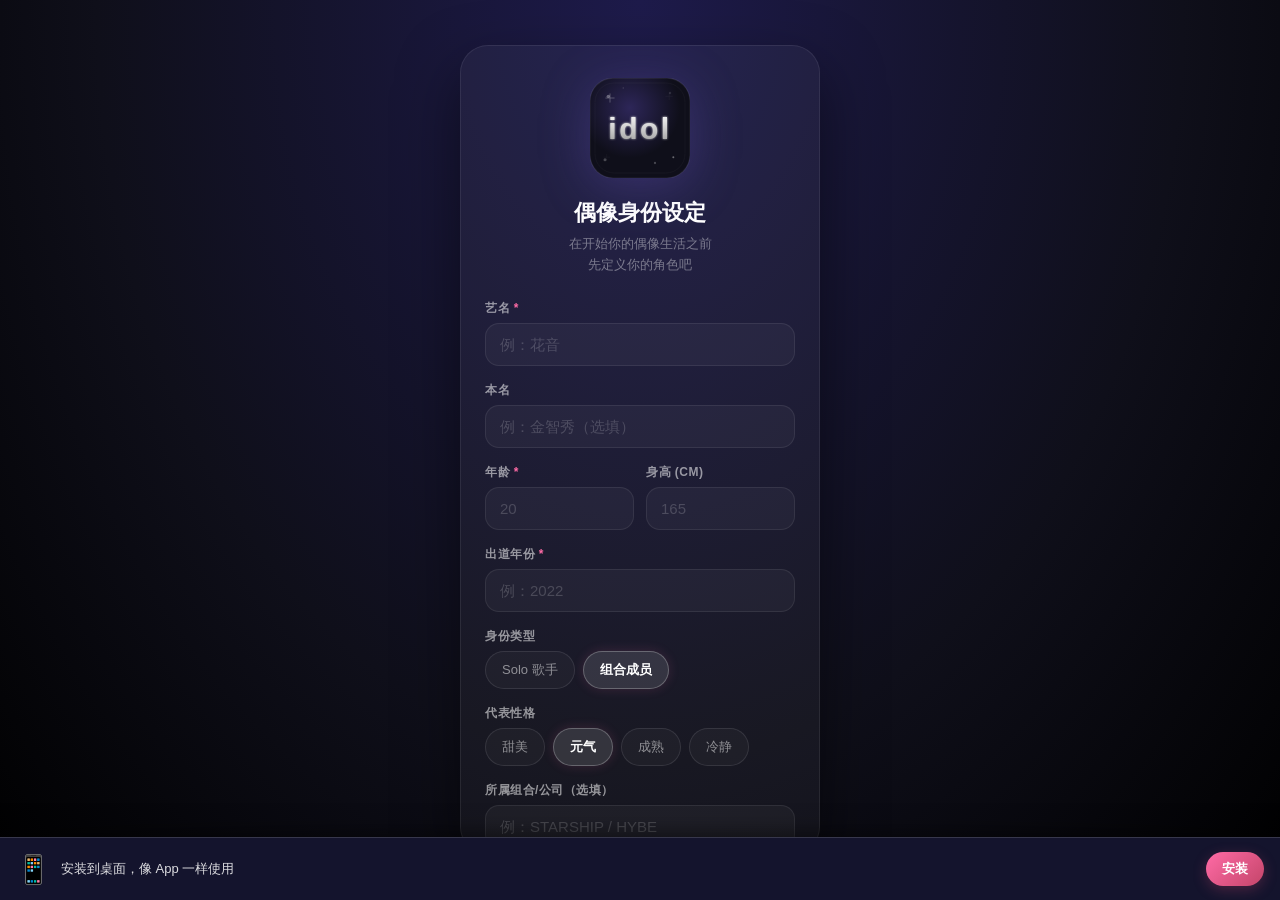
==== commit d24a417f: "Add files via upload" ====
--- a/idol.html
+++ b/idol.html
@@ -2210,6 +2210,330 @@
 
 
 // =============================================
+// =============================================
+// 发布动态功能
+// =============================================
+let composeImageData = null;
+
+function getUserPostsKey() {
+  return "user_posts_" + currentApp;
+}
+
+function loadUserPosts() {
+  try {
+    return JSON.parse(localStorage.getItem(getUserPostsKey()) || "[]");
+  } catch (e) { return []; }
+}
+
+function saveUserPosts(posts) {
+  localStorage.setItem(getUserPostsKey(), JSON.stringify(posts));
+}
+
+function openComposer() {
+  composeOverlay.classList.remove("hidden");
+  composeText.value = "";
+  composeImageData = null;
+  composePreview.classList.add("hidden");
+  composeImageArea.classList.remove("hidden");
+  composeImgInput.value = "";
+  composeSubmit.disabled = true;
+  composeText.focus();
+}
+
+function closeComposer() {
+  composeOverlay.classList.add("hidden");
+}
+
+composeText.addEventListener("input", function() {
+  composeSubmit.disabled = !composeText.value.trim() && !composeImageData;
+});
+
+composeImgInput.addEventListener("change", function(e) {
+  var file = e.target.files && e.target.files[0];
+  if (!file) return;
+  var reader = new FileReader();
+  reader.onload = function(ev) {
+    composeImageData = ev.target.result;
+    composePreviewImg.src = composeImageData;
+    composePreview.classList.remove("hidden");
+    composeImageArea.classList.add("hidden");
+    composeSubmit.disabled = false;
+  };
+  reader.readAsDataURL(file);
+});
+
+composeRemoveImg.addEventListener("click", function() {
+  composeImageData = null;
+  composePreview.classList.add("hidden");
+  composeImageArea.classList.remove("hidden");
+  composeImgInput.value = "";
+  composeSubmit.disabled = !composeText.value.trim();
+});
+
+composeCancel.addEventListener("click", closeComposer);
+composeOverlay.addEventListener("click", function(e) {
+  if (e.target === composeOverlay) closeComposer();
+});
+
+fabPost.addEventListener("click", openComposer);
+
+composeSubmit.addEventListener("click", function() {
+  var text = composeText.value.trim();
+  if (!text && !composeImageData) return;
+  var post = {
+    id: Date.now().toString(36) + Math.random().toString(36).slice(2, 6),
+    text: text,
+    image: composeImageData || null,
+    time: "刚刚",
+    timestamp: Date.now(),
+    likes: 0,
+    liked: false,
+    comments: []
+  };
+  var posts = loadUserPosts();
+  posts.unshift(post);
+  saveUserPosts(posts);
+  closeComposer();
+  if (currentScreen === "feed") refreshFeed();
+});
+
+// =============================================
+// 公开平台评论系统
+// =============================================
+function isPublicPlatform() {
+  return currentApp === "twitter" || currentApp === "instagram" || currentApp === "bubble";
+}
+
+function getCommentCount() { return 100 + Math.floor(Math.random() * 101); }
+
+var fanNamesByLang = {
+  en: ["Emily.M","sarah_rose","@alex_stan","Jessica K","mike_onthebeat","Hannah L","@ryan_vibes","Olivia Park","daniel_kim","Sophia M","@noah_listens","Ava Johnson","@ethan_music","Isabella R","Liam N","@chloe_world","Lucas T","Mia S","@jake_fan","Emma W"],
+  ko: ["지은","수빈","@민수야","하은맘","서준","@예진_데일리","도윤","지아파파","@현우의하루","수아","시윤","@채원_","건우","나은","@준호팬","유진","다은맘","@승현이다","하린","지호"],
+  jp: ["@yuki_music","はると","あかり","@sakura_pop","りくママ","みお","@taro_idol","ゆな","@kento_fan","りの","あおい","@mei_0412","そうた","ひなた","@rena_daily","つばさ","@まさき","すず","かな","@りょうへい"],
+  zh: ["小雨天","@小陈爱追星","阿琳呀","大壮哥","@甜甜的柚子","木木三","@老王的日常","小何同学","@阿杰很忙","菲菲","@小马过河","静静","@阿泽","乔乔不吃糖","@橘子汽水","一帆","@大力出奇迹","小鹿斑比","@春娇","志明"],
+  es: ["María G","@carlos_kpop","Valentina R","Juan P","@sofi_latina","Diego M","Camila S","@andres_music","Luciana F","@mateo_idol","Isabella T","Santiago L","@valeria_dance","Emilio R","@paula_stan"],
+  th: ["@ฝนตก","น้ำหวาน","@ต้นกล้า","@มะลิ","ตะวัน","@ใบเตย","ปลาทอง","@เต่าบิน","@แตงโม","สมชาย","@นกฮูก","@กุหลาบ","มานะ","@ตะวันฉาย","@สายรุ้ง"],
+};
+
+var positiveComments = {
+  en: ["You're literally glowing! ✨","Best artist of this generation fr","I can't stop watching this","This made my whole day 💜","Iconic behavior honestly","No one is doing it like you","Stanning you was the best decision","Pure talent, no debate","My queen/king 👑","Literally crying tears of joy rn 😭"],
+  ko: ["진짜 미쳤다... 너무 예뻐요 ㅠㅠ","역시 최고예요! 💕","오늘도 반합니다...","이게 진정한 실력이지","팬이길 잘했다고 느끼는 순간","언니 완전 천재 아니에요?","심장이 아파요 너무 좋아서","매일매일 레전드 갱신 중"],
+  jp: ["本当に美しいです ✨","最高のアーティスト！","毎日癒されています 💕","天才すぎます...","ずっと応援します！","感動で涙が止まらない","完璧なパフォーマンス","日本から愛を込めて 🇯🇵"],
+  zh: ["绝了，这就是实力 ✨","今天也被圈粉了","为什么这么好看我不理解","一天不看浑身难受","路人转粉只需要一张照片","我不允许有人没看过这个","这谁顶得住啊","天选之女/子"],
+  es: ["Eres increíble! 💕","La mejor del mundo","Te amo con todo mi corazón","Nadie como tú, reina","Brasil te ama 🇧🇷","Colombia está contigo","México te apoya siempre","Qué talento, por Dios"],
+  th: ["ดีที่สุดในโลกเลย 💕","รักมากๆ ค่ะ","สวยมากกกก","เก่งที่สุดในสามโลก","คิดถึงจังเลย","วันนี้ก็สวยเหมือนเดิม","เป็นกำลังใจให้นะคะ","รอยยิ้มมีค่ามาก"],
+};
+
+var neutralComments = {
+  en: ["Not bad","Is this new?","When is the next album coming?","I prefer the old style tbh","Interesting...","What song is this?","Can someone translate?","Just passing by","Who is this?","Reminds me of someone else"],
+  ko: ["오...","이번 컨셉은 뭐지?","솔직히 저번 게 더 좋았어요","신곡 언제 나와요?","음... 그냥 그래요","무대는 좋은데 노래가 아쉽","표정이 좀 어색한 것 같아요","그냥 지나가다가"],
+  jp: ["うーん...普通かな","前の方が好きだった","新曲まだですか？","誰か翻訳して","悪くはないけど...","期待してたのと違う","ちょっと微妙","通りすがりです"],
+  zh: ["还行吧","感觉不如上次","有没有人觉得一般","新歌什么时候出","纯路人，这是谁","说实话有点失望","造型不太行","就那样吧"],
+};
+
+var negativeComments = {
+  en: ["Overrated af 🙄","This is so boring","Try harder next time","Not impressed at all","Stop trying so hard","Generic and forgettable","I've seen better from nugu groups","Lip sync is obvious"],
+  ko: ["별로다...","이게 왜 난리야","솔직히 못하네요","실력이 늘긴 하나요?","표정이 너무 과해요","과대평가됐네","립싱크 티나요","예전이 더 나았어요"],
+  jp: ["期待外れ...","下手になったね","リップシンクばればれ","つまらない","こんなの誰が聞くの","お金の無駄","ファンがかわいそう","全然ダメ"],
+  zh: ["这也太一般了","过誉了吧","粉丝滤镜太厚","说实话挺难听的","这也能吹上天","不知道在火什么","泯然众人矣","巅峰期过了吧"],
+};
+
+var replyToFanComments = {
+  en: ["Emily.M totally agree!","sarah_rose same here 💕","Jessica K fr fr","@alex_stan you said it","Right? mike_onthebeat gets it","Hannah L exactly my thoughts","This 100% Olivia Park","Couldn't agree more @ryan_vibes"],
+  ko: ["지은님 인정이요","수빈님 저도요!","@민수야 공감합니다","맞아요 하은맘님","@예진_데일리 진짜 그렇죠","서준님 인정 인정"],
+  jp: ["@yuki_music 同感です！","はるとさん そうですよね","あかりさん わかります"],
+  zh: ["小雨天 说得对","@小陈爱追星 +1","阿琳呀 附议","木木三 赞同"],
+};
+
+function randomFrom(arr) { return arr[Math.floor(Math.random() * arr.length)]; }
+
+function generateComments(count) {
+  var comments = [];
+  var langs = isPublicPlatform() ? ["en","ko","jp","zh","es","th"] : ["zh"];
+  var weights;
+  if (currentApp === "twitter") weights = { en: 35, ko: 20, jp: 10, zh: 10, es: 10, th: 5 };
+  else if (currentApp === "instagram") weights = { en: 30, ko: 15, jp: 10, zh: 8, es: 15, th: 7 };
+  else if (currentApp === "bubble") weights = { ko: 50, en: 15, jp: 15, zh: 15, es: 3, th: 2 };
+  else weights = { zh: 100 };
+  var totalW = 0; for (var l in weights) totalW += weights[l];
+
+  for (var i = 0; i < count; i++) {
+    var r = Math.random() * totalW;
+    var lang = "en";
+    for (var l in weights) { r -= weights[l]; if (r <= 0) { lang = l; break; } }
+    var toneRand = Math.random();
+    var tone, pool;
+    if (toneRand < 0.5) { tone = "positive"; pool = positiveComments; }
+    else if (toneRand < 0.7) { tone = "neutral"; pool = neutralComments; }
+    else if (toneRand < 0.85) { tone = "negative"; pool = negativeComments; }
+    else { tone = "reply"; pool = replyToFanComments; }
+    var texts = pool[lang] || pool["en"];
+    var names = fanNamesByLang[lang] || fanNamesByLang["en"];
+    var text = randomFrom(texts);
+    if (tone === "reply") text = randomFrom(replyToFanComments[lang] || replyToFanComments["en"]);
+    var comment = {
+      id: "c" + i,
+      user: randomFrom(names),
+      text: text,
+      tone: tone,
+      likes: tone === "positive" ? Math.floor(Math.random() * 45) + 3 : tone === "negative" ? Math.floor(Math.random() * 8) : Math.floor(Math.random() * 15),
+      lang: lang,
+    };
+    if (Math.random() < 0.15 && comments.length > 0) {
+      var parent = comments[Math.floor(Math.random() * comments.length)];
+      if (!parent.replies) parent.replies = [];
+      parent.replies.push({
+        id: comment.id + "r",
+        user: randomFrom(names),
+        text: tone === "reply" ? randomFrom(replyToFanComments[lang] || replyToFanComments["en"]) : randomFrom(neutralComments[lang] || neutralComments["en"]),
+        likes: Math.floor(Math.random() * 8),
+      });
+    } else {
+      comments.push(comment);
+    }
+  }
+  return comments;
+}
+
+function renderComments(comments) {
+  if (!comments || comments.length === 0) return "";
+  var display = comments.slice(0, 30);
+  var html = '<div class="feed-comments">';
+  display.forEach(function(c) {
+    html += '<div class="comment-item ' + (c.tone === "negative" ? "comment-negative" : "") + '">' +
+      '<span class="comment-user">' + c.user + '</span>' +
+      '<span class="comment-text">' + c.text + '</span>' +
+      '<span class="comment-likes">♡ ' + c.likes + '</span>' +
+    '</div>';
+    if (c.replies) {
+      c.replies.forEach(function(r) {
+        html += '<div class="comment-item comment-reply">' +
+          '<span class="comment-user">' + r.user + '</span>' +
+          '<span class="comment-text">' + r.text + '</span>' +
+          '<span class="comment-likes">♡ ' + r.likes + '</span>' +
+        '</div>';
+      });
+    }
+  });
+  if (comments.length > 30) html += '<div class="comment-more">查看全部 ' + comments.length + ' 条评论...</div>';
+  html += '</div>';
+  return html;
+}
+
+var commentCache = {};
+
+// =============================================
+// 动态渲染系统
+// =============================================
+function renderFriendInteractions(item) {
+  var html = '';
+  var names = item.friendLikes || [];
+  var comments = item.friendComments || [];
+  if (names.length > 0) {
+    var likeStr = names.slice(0, 5).join(', ');
+    if (names.length > 5) likeStr += ' 等' + names.length + '人';
+    html += '<div class="friend-likes">❤️ ' + likeStr + '</div>';
+  }
+  if (comments.length > 0) {
+    html += '<div class="friend-comments">';
+    comments.forEach(function(c) {
+      html += '<div class="fc-item"><b>' + c.user + '</b>：' + c.text + '</div>';
+    });
+    html += '</div>';
+  }
+  return html;
+}
+
+function refreshFeed() {
+  var data = getAppData(currentApp);
+  var mockItems = data.feedItems;
+  applyDynamicTimes(mockItems);
+  var userPosts = loadUserPosts();
+  var isPublic = isPublicPlatform();
+  var allItems = [];
+
+  userPosts.forEach(function(p) {
+    if (isPublic && !commentCache[p.id]) commentCache[p.id] = generateComments(getCommentCount());
+    var comments = isPublic ? (commentCache[p.id] || []) : [];
+    allItems.push({ type: "user", html: renderUserPost(p, comments), id: p.id, post: p });
+  });
+
+  mockItems.forEach(function(item, i) {
+    var mockId = "mock_" + i;
+    if (isPublic && !commentCache[mockId]) commentCache[mockId] = generateComments(getCommentCount());
+    var comments = isPublic ? (commentCache[mockId] || []) : [];
+    allItems.push({ type: "mock", html: renderFeedItemHtml(item, comments), id: mockId });
+  });
+
+  feedItems.innerHTML = allItems.map(function(a) { return a.html; }).join("");
+
+  feedItems.querySelectorAll(".feed-like-btn").forEach(function(btn) {
+    btn.addEventListener("click", function(e) {
+      e.stopPropagation();
+      var postEl = btn.closest(".user-post");
+      if (!postEl) return;
+      var postId = postEl.dataset.postId;
+      var posts = loadUserPosts();
+      var post = posts.find(function(p) { return p.id === postId; });
+      if (!post) return;
+      post.liked = !post.liked;
+      post.likes += post.liked ? 1 : -1;
+      if (post.likes < 0) post.likes = 0;
+      saveUserPosts(posts);
+      btn.textContent = (post.liked ? "♥ " : "♡ ") + post.likes;
+    });
+  });
+
+  feedItems.querySelectorAll(".comment-toggle").forEach(function(btn) {
+    btn.addEventListener("click", function() {
+      var commentsEl = btn.nextElementSibling;
+      var isShowing = !commentsEl.classList.contains("hidden");
+      if (isShowing) { commentsEl.classList.add("hidden"); btn.textContent = "💬 查看评论"; }
+      else { commentsEl.classList.remove("hidden"); btn.textContent = "💬 收起评论"; }
+    });
+  });
+}
+
+function renderUserPost(post, comments) {
+  var isPublic = isPublicPlatform();
+  var imgHtml = post.image
+    ? '<div class="feed-image" style="height:auto;background:transparent;"><img src="' + post.image + '" style="width:100%;max-height:260px;object-fit:cover;border-radius:12px;" /></div>'
+    : "";
+  var elapsed = post.timestamp ? Math.floor((Date.now() - post.timestamp) / 1000 / 60) : 0;
+  var timeStr = post.time || (elapsed < 1 ? "刚刚" : elapsed < 60 ? elapsed + "分钟前" : elapsed < 1440 ? Math.floor(elapsed / 60) + "小时前" : Math.floor(elapsed / 1440) + "天前");
+  var actionsHtml = isPublic
+    ? '<span class="feed-like-btn">' + (post.liked ? "♥ " : "♡ ") + (post.likes || 0) + '</span><span class="comment-toggle" style="cursor:pointer;">💬 查看评论</span>'
+    : '';
+  return '<div class="feed-item user-post" data-post-id="' + post.id + '">' +
+    '<div class="feed-header">' + feedAvatarHtml("linear-gradient(135deg,#FF6BA6,#C44569)", "我") +
+    '<div><div class="feed-user">我</div><div class="feed-time">' + timeStr + '</div></div></div>' +
+    (post.text ? '<div class="feed-body">' + post.text + '</div>' : '') + imgHtml +
+    (actionsHtml ? '<div class="feed-actions">' + actionsHtml + '</div>' : '') +
+    (isPublic ? '<div class="feed-comments hidden">' + renderComments(comments) + '</div>' : '') +
+  '</div>';
+}
+
+function renderFeedItemHtml(item, comments) {
+  var isPublic = isPublicPlatform();
+  var actionsHtml;
+  if (isPublic) {
+    actionsHtml = '<div class="feed-actions"><span>♡ ' + (item.likes || 0) + '</span>' + (item.rt ? '<span>↺ ' + item.rt + '</span>' : '') + '<span class="comment-toggle" style="cursor:pointer;">💬 查看评论</span></div>';
+  } else {
+    actionsHtml = renderFriendInteractions(item);
+    if (!actionsHtml && item.likes) actionsHtml = '<div class="feed-actions"><span>♡ ' + item.likes + '</span></div>';
+  }
+  return '<div class="feed-item">' +
+    '<div class="feed-header">' + feedAvatarHtml(item.color, item.letter, item.role) +
+    '<div><div class="feed-user">' + item.user + '</div><div class="feed-time">' + item.time + '</div></div></div>' +
+    (item.img ? '<div class="feed-image">' + item.img + '</div>' : '') +
+    '<div class="feed-body"><span class="feed-text-orig">' + item.body + '</span>' +
+    (item.tr && item.tr !== item.body ? '<button class="msg-translate-btn" onclick="var t=this.nextElementSibling;t.classList.toggle(\'show\');this.textContent=t.classList.contains(\'show\')?\'收起\':\'译\'">译</button><div class="msg-translation">' + item.tr + '</div>' : '') +
+    '</div>' + actionsHtml +
+    (isPublic ? '<div class="feed-comments hidden">' + renderComments(comments) + '</div>' : '') +
+  '</div>';
+}
+
+
 // 本地智能回复引擎
 // =============================================
 var convMemory = {}; // 记录每个对话的最近回复 + 上下文轮次
@@ -2396,6 +2720,120 @@
 }
 
 // =============================================
+// PWA 安装系统
+// =============================================
+var deferredPrompt = null;
+var globalBarDismissed = false;
+var installHandled = false;
+
+function detectPlatform() {
+  var ua = navigator.userAgent || "";
+  if (/iPad|iPhone|iPod/.test(ua) || (navigator.platform === "MacIntel" && navigator.maxTouchPoints > 1)) {
+    return { os: "ios", browser: /CriOS/.test(ua) ? "chrome" : /FxiOS/.test(ua) ? "firefox" : /EdgiOS/.test(ua) ? "edge" : "safari" };
+  }
+  if (/Android/.test(ua)) {
+    return { os: "android", browser: /SamsungBrowser/.test(ua) ? "samsung" : /Firefox/.test(ua) && !/Chrome/.test(ua) ? "firefox" : /Chrome/.test(ua) ? "chrome" : "other" };
+  }
+  return { os: "desktop", browser: /Edg\//.test(ua) ? "edge" : /Chrome/.test(ua) ? "chrome" : /Safari/.test(ua) ? "safari" : "other" };
+}
+
+function showTip(title, html) {
+  var old = document.querySelector(".install-tip-overlay");
+  if (old) old.remove();
+  var div = document.createElement("div");
+  div.className = "install-tip-overlay";
+  div.style.cssText = "position:fixed;inset:0;z-index:999;background:rgba(0,0,0,.88);display:flex;align-items:flex-end;justify-content:center;padding:16px;";
+  div.innerHTML = '<div style="background:#1e1e32;border:1px solid rgba(255,255,255,.12);border-radius:24px;padding:28px 24px 20px;width:100%;max-width:340px;text-align:center;color:#fff;animation:tipUp .3s ease;">' +
+    '<div style="font-size:40px;margin-bottom:10px;">📱</div>' +
+    '<div style="font-size:17px;font-weight:700;margin-bottom:10px;">' + title + '</div>' +
+    '<div style="color:rgba(255,255,255,.5);font-size:13px;line-height:2;text-align:left;">' + html + '</div>' +
+    '<button id="tipCloseBtn" style="margin-top:18px;padding:12px 0;width:100%;border-radius:14px;border:none;background:linear-gradient(135deg,#FF6BA6,#C44569);color:#fff;font-size:15px;font-weight:600;">知道了</button>' +
+    '</div>';
+  document.body.appendChild(div);
+  div.addEventListener("click", function(e) { if (e.target === div) div.remove(); });
+  var closeBtn = document.getElementById("tipCloseBtn");
+  if (closeBtn) closeBtn.addEventListener("click", function() { div.remove(); });
+}
+
+function safeClick(el, fn) {
+  if (el) el.addEventListener("click", fn);
+}
+
+function setupInstallUI() {
+  if (installHandled) return;
+  installHandled = true;
+  var p = detectPlatform();
+  var os = p.os;
+  if (globalInstallBar && gibText && gibBtn) {
+    if (os === "ios") { gibText.textContent = "添加到主屏幕，像 App 一样使用"; gibBtn.textContent = "教程"; }
+    else { gibText.textContent = "安装到桌面，像原生 App 一样打开"; gibBtn.textContent = "安装"; }
+    globalInstallBar.classList.remove("dismissed");
+  }
+}
+
+function handleInstallClick() {
+  if (deferredPrompt) {
+    deferredPrompt.prompt();
+    deferredPrompt.userChoice.then(function(result) {
+      if (result.outcome === "accepted") { if (globalInstallBar) globalInstallBar.classList.add("dismissed"); globalBarDismissed = true; }
+      deferredPrompt = null;
+    });
+    return;
+  }
+  var p = detectPlatform();
+  if (p.os === "ios") {
+    showTip("添加到主屏幕", "<b>1.</b> 点击浏览器底部中间的 <b>分享按钮</b> ⎋<br><b>2.</b> 向下滑动找到 <b>「添加到主屏幕」</b><br><b>3.</b> 确认名称后点击右上角 <b>「添加」</b><br><b>4.</b> 回到桌面即可看到 <b>idol</b> 图标 ✨");
+  } else if (p.os === "android") {
+    showTip("添加到主屏幕", "<b>1.</b> 点击浏览器右上角 <b>菜单按钮 ⋮</b><br><b>2.</b> 找到 <b>「添加到主屏幕」</b> 或 <b>「安装应用」</b><br><b>3.</b> 确认后桌面出现 <b>idol</b> 图标 ✨<br><span style='font-size:11px;opacity:.35;'>提示：使用 Chrome 浏览器打开可一键安装</span>");
+  } else {
+    showTip("安装到桌面", "<b>1.</b> 使用 <b>Chrome</b> 或 <b>Edge</b> 浏览器打开此页面<br><b>2.</b> 地址栏右侧点击 <b>⊕ 安装图标</b><br><b>3.</b> 桌面出现 <b>idol</b> 独立应用窗口 ✨");
+  }
+}
+
+safeClick(gibBtn, handleInstallClick);
+
+window.addEventListener("beforeinstallprompt", function(e) {
+  e.preventDefault();
+  deferredPrompt = e;
+  if (gibText && gibBtn) { gibText.textContent = "一键安装到桌面"; gibBtn.textContent = "立即安装"; if (globalInstallBar) globalInstallBar.classList.remove("dismissed"); }
+});
+
+// =============================================
+// 实时时间 + 电量同步
+// =============================================
+function syncStatusBar() {
+  var timeEl = document.getElementById("liveTime");
+  var batEl  = document.getElementById("liveBattery");
+  if (!timeEl && !batEl) return;
+  function updateTime() {
+    if (!timeEl) return;
+    var now = new Date();
+    var h = now.getHours();
+    var m = now.getMinutes();
+    timeEl.textContent = h + ":" + (m < 10 ? "0" + m : m);
+  }
+  function updateBattery(level, charging) {
+    if (!batEl) return;
+    var pct = Math.round(level * 100);
+    var blocks = Math.round(pct / 10);
+    var bar = "";
+    for (var i = 0; i < 10; i++) { bar += i < blocks ? "▮" : "▯"; }
+    batEl.textContent = bar + " " + pct + "%";
+    if (charging) batEl.textContent += " ⚡";
+  }
+  updateTime();
+  setInterval(updateTime, 30000);
+  if (navigator.getBattery) {
+    navigator.getBattery().then(function(bat) {
+      updateBattery(bat.level, bat.charging);
+      bat.addEventListener("levelchange", function() { updateBattery(bat.level, bat.charging); });
+      bat.addEventListener("chargingchange", function() { updateBattery(bat.level, bat.charging); });
+    });
+  } else if (batEl) { batEl.textContent = "▮▮▮▮ ▮▮▮▮ --"; }
+}
+
+
+// =============================================
 // 桌面角标管理
 // =============================================
 var badgeEls = {
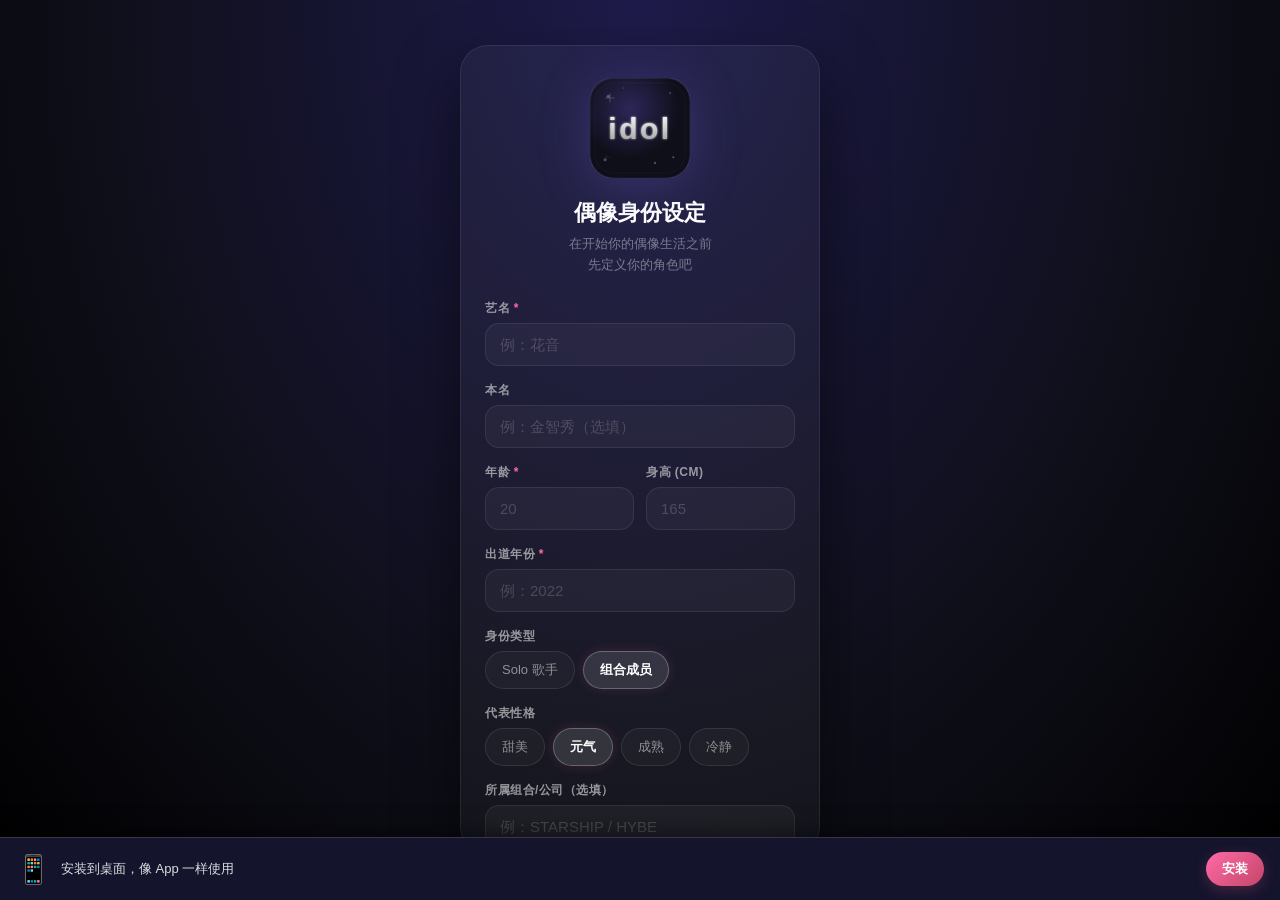
==== commit 1d1a6daf: "Add files via upload" ====
--- a/idol.html
+++ b/idol.html
@@ -1075,12 +1075,17 @@
 }
 .compose-title { font-size: 16px; font-weight: 600; color: #fff; }
 .compose-submit {
-  background: linear-gradient(135deg, #FF6BA6, #C44569);
-  border: none; border-radius: 18px; padding: 7px 18px;
-  color: #fff; font-size: 14px; font-weight: 600; cursor: pointer;
-  transition: opacity .15s;
-}
-.compose-submit:disabled { opacity: .35; cursor: not-allowed; }
+  background: rgba(255,255,255,.06);
+  border: 1px solid rgba(255,255,255,.15);
+  border-radius: 8px; padding: 8px 20px;
+  color: rgba(255,255,255,.85); font-size: 14px; font-weight: 500;
+  cursor: pointer; letter-spacing: .5px;
+  transition: background .2s, border-color .2s;
+  backdrop-filter: blur(8px); -webkit-backdrop-filter: blur(8px);
+}
+.compose-submit:hover { background: rgba(255,255,255,.1); border-color: rgba(255,255,255,.25); }
+.compose-submit:disabled { opacity: .25; cursor: not-allowed; }
+.compose-submit:disabled:hover { background: rgba(255,255,255,.06); border-color: rgba(255,255,255,.15); }
 
 .compose-text {
   width: 100%;
@@ -1124,6 +1129,22 @@
   color: #fff; font-size: 16px; cursor: pointer;
   display: flex; align-items: center; justify-content: center;
 }
+
+/* 发布弹窗各平台主题 */
+.compose-overlay.theme-instagram .compose-submit { border-color: rgba(220,39,67,.3); color: #dc2743; }
+.compose-overlay.theme-instagram .compose-submit:hover { background: rgba(220,39,67,.1); border-color: rgba(220,39,67,.5); }
+.compose-overlay.theme-instagram .compose-text::placeholder { color: rgba(220,39,67,.2); }
+.compose-overlay.theme-instagram .compose-sheet { background: #0d0d0d; }
+
+.compose-overlay.theme-twitter .compose-submit { border-color: rgba(29,155,240,.3); color: #1d9bf0; }
+.compose-overlay.theme-twitter .compose-submit:hover { background: rgba(29,155,240,.1); border-color: rgba(29,155,240,.5); }
+.compose-overlay.theme-twitter .compose-text::placeholder { color: rgba(29,155,240,.2); }
+.compose-overlay.theme-twitter .compose-sheet { background: #000; }
+
+.compose-overlay.theme-bubble .compose-submit { border-color: rgba(255,107,166,.3); color: #FF6BA6; }
+.compose-overlay.theme-bubble .compose-submit:hover { background: rgba(255,107,166,.1); border-color: rgba(255,107,166,.5); }
+.compose-overlay.theme-bubble .compose-text::placeholder { color: rgba(255,107,166,.2); }
+.compose-overlay.theme-bubble .compose-sheet { background: #1a1a2e; }
 
 /* =============================================
    响应式
@@ -1427,7 +1448,7 @@
   <div class="global-install-bar" id="globalInstallBar">
     <span class="gib-icon">📱</span>
     <span class="gib-text" id="gibText">安装到桌面，像 App 一样使用</span>
-    <button class="gib-btn" id="gibBtn">安装</button>
+    <button class="gib-btn" id="gibBtn" onclick="if(typeof handleInstallClick==='function')handleInstallClick()">安装</button>
   </div>
 
   <!-- 发布动态弹窗 -->
@@ -1971,9 +1992,14 @@
 // =============================================
 function showScreen(id) {
   currentScreen = id;
-  Object.keys(screens).forEach((key) => {
+  Object.keys(screens).forEach(function(key) {
     screens[key].classList.toggle("hidden", key !== id);
   });
+  // 私密平台隐藏发布按钮
+  if (fabPost) {
+    if (id === "feed" && isPublicPlatform()) fabPost.style.display = "flex";
+    else fabPost.style.display = "none";
+  }
 }
 
 // =============================================
@@ -2231,6 +2257,11 @@
 
 function openComposer() {
   composeOverlay.classList.remove("hidden");
+  // 各平台主题
+  composeOverlay.className = composeOverlay.className.replace(/theme-\w+/g, "").replace(/\s+/g, " ").trim();
+  if (currentApp === "twitter") composeOverlay.classList.add("theme-twitter");
+  else if (currentApp === "instagram") composeOverlay.classList.add("theme-instagram");
+  else if (currentApp === "bubble") composeOverlay.classList.add("theme-bubble");
   composeText.value = "";
   composeImageData = null;
   composePreview.classList.add("hidden");
@@ -2790,7 +2821,9 @@
   }
 }
 
-safeClick(gibBtn, handleInstallClick);
+if (gibBtn) {
+  gibBtn.addEventListener("click", handleInstallClick);
+}
 
 window.addEventListener("beforeinstallprompt", function(e) {
   e.preventDefault();
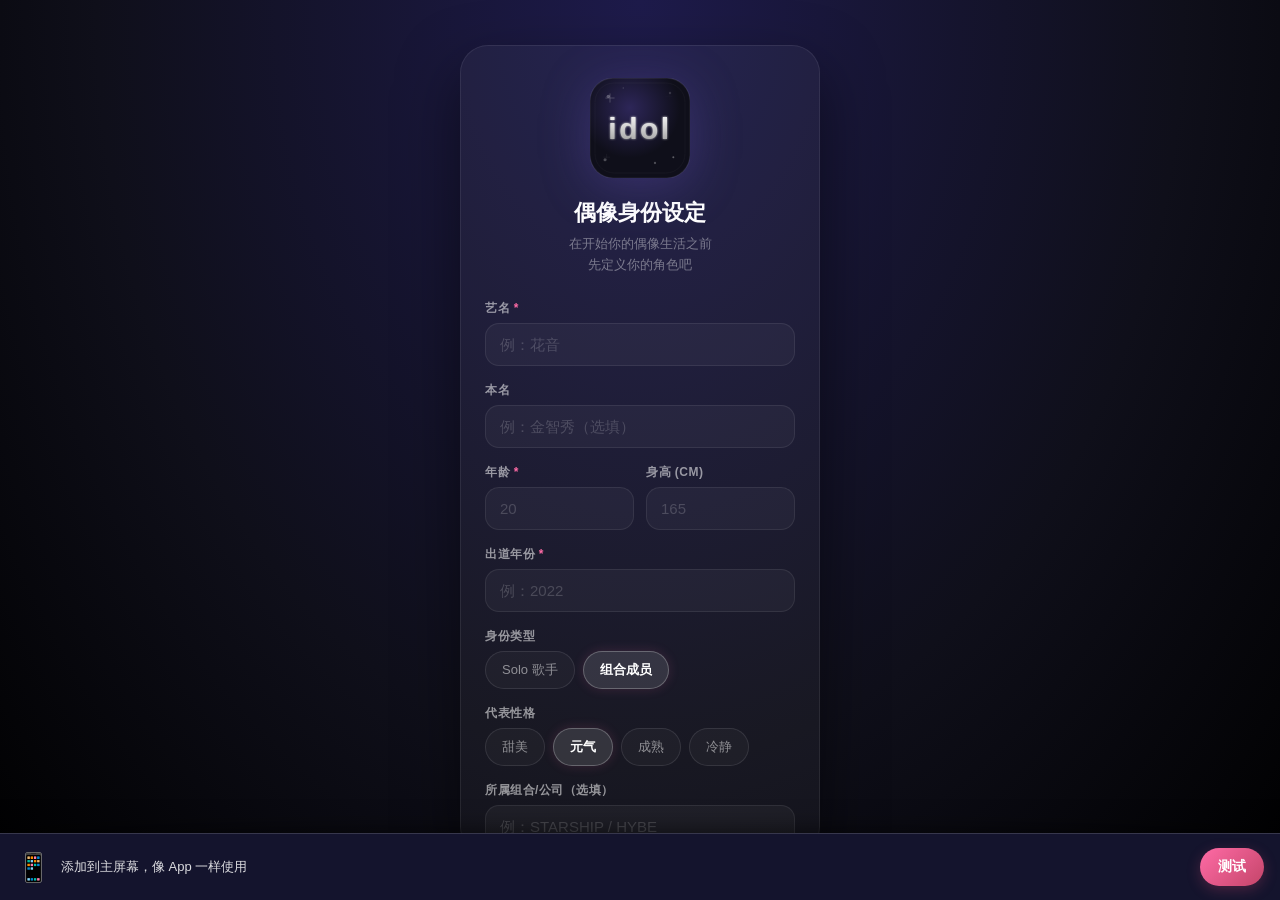
==== commit cb99293c: "Add files via upload" ====
--- a/idol.html
+++ b/idol.html
@@ -306,38 +306,43 @@
   bottom: 0;
   left: 0;
   right: 0;
-  z-index: 999;
+  z-index: 99999;
   display: flex;
   align-items: center;
   gap: 10px;
   padding: 14px 16px;
-  padding-bottom: calc(14px + env(safe-area-inset-bottom, 8px));
+  padding-bottom: max(14px, env(safe-area-inset-bottom, 14px));
   background: #14142d;
   border-top: 1px solid rgba(255,255,255,.15);
   box-shadow: 0 -4px 20px rgba(0,0,0,.5);
   transition: opacity .3s, transform .3s;
 }
-.global-install-bar.dismissed {
-  opacity: 0;
-  pointer-events: none;
-  transform: translateY(100%);
-}
-.gib-icon { font-size: 28px; flex-shrink: 0; }
-.gib-text { flex: 1; font-size: 13px; font-weight: 500; color: rgba(255,255,255,.85); min-width: 0; }
+/* 确保按钮可点击 */
 .gib-btn {
-  padding: 8px 16px;
+  position: relative;
+  z-index: 1;
+  padding: 10px 18px;
   border-radius: 20px;
   border: none;
   background: linear-gradient(135deg, #FF6BA6, #C44569);
   color: #fff;
-  font-size: 13px;
+  font-size: 14px;
   font-weight: 600;
   cursor: pointer;
   flex-shrink: 0;
   box-shadow: 0 4px 14px rgba(196,69,105,.3);
   min-width: 0;
+  -webkit-tap-highlight-color: transparent;
+  touch-action: manipulation;
 }
 .gib-btn:active { transform: scale(.95); }
+.global-install-bar.dismissed {
+  opacity: 0;
+  pointer-events: none;
+  transform: translateY(100%);
+}
+.gib-icon { font-size: 28px; flex-shrink: 0; }
+.gib-text { flex: 1; font-size: 13px; font-weight: 500; color: rgba(255,255,255,.85); min-width: 0; }
 
 /* ---- 首页顶部行 ---- */
 .home-top-row {
@@ -1444,11 +1449,11 @@
 
   </div>
 
-  <!-- 全局安装引导条（悬浮在所有页面上方） -->
+  <!-- 全局安装引导条 -->
   <div class="global-install-bar" id="globalInstallBar">
     <span class="gib-icon">📱</span>
-    <span class="gib-text" id="gibText">安装到桌面，像 App 一样使用</span>
-    <button class="gib-btn" id="gibBtn" onclick="if(typeof handleInstallClick==='function')handleInstallClick()">安装</button>
+    <span class="gib-text" id="gibText">添加到主屏幕，像 App 一样使用</span>
+    <button class="gib-btn" id="gibBtn" onclick="alert('点击成功！若看到此弹窗说明按钮正常，问题在弹窗渲染。')">测试</button>
   </div>
 
   <!-- 发布动态弹窗 -->
@@ -2769,6 +2774,7 @@
 }
 
 function showTip(title, html) {
+  if (typeof window !== "undefined") window.showTip = showTip;
   var old = document.querySelector(".install-tip-overlay");
   if (old) old.remove();
   var div = document.createElement("div");
@@ -2791,6 +2797,7 @@
 }
 
 function setupInstallUI() {
+  if (typeof window !== "undefined") window.setupInstallUI = setupInstallUI;
   if (installHandled) return;
   installHandled = true;
   var p = detectPlatform();
@@ -2803,6 +2810,7 @@
 }
 
 function handleInstallClick() {
+  if (typeof window !== "undefined") window.handleInstallClick = handleInstallClick;
   if (deferredPrompt) {
     deferredPrompt.prompt();
     deferredPrompt.userChoice.then(function(result) {
@@ -3055,6 +3063,48 @@
   }
 })();
 
+// =============================================
+// 安装按钮兜底（确保所有浏览器点击有反应）
+// =============================================
+document.addEventListener("DOMContentLoaded", function() {
+  var btn = document.getElementById("gibBtn");
+  if (!btn) return;
+  // 移除旧事件避免重复
+  var newBtn = btn.cloneNode(true);
+  btn.parentNode.replaceChild(newBtn, btn);
+  newBtn.addEventListener("click", function() {
+    var p = (typeof detectPlatform === "function") ? detectPlatform() : { os: "ios" };
+    if (typeof deferredPrompt !== "undefined" && deferredPrompt) {
+      deferredPrompt.prompt();
+      deferredPrompt.userChoice.then(function(r) {
+        if (r.outcome === "accepted") {
+          var bar = document.getElementById("globalInstallBar");
+          if (bar) bar.classList.add("dismissed");
+        }
+      });
+      return;
+    }
+    // 显示教程
+    var old = document.querySelector(".install-tip-overlay");
+    if (old) old.remove();
+    var div = document.createElement("div");
+    div.className = "install-tip-overlay";
+    div.style.cssText = "position:fixed;inset:0;z-index:9999;background:rgba(0,0,0,.88);display:flex;align-items:flex-end;justify-content:center;padding:16px;";
+    var steps = p.os === "ios"
+      ? "<b>1.</b> 点击浏览器底部 <b>分享按钮</b> ⎋<br><b>2.</b> 找到 <b>「添加到主屏幕」</b><br><b>3.</b> 点击 <b>「添加」</b> 完成 ✨"
+      : "<b>1.</b> 点击浏览器 <b>菜单（⋮）</b><br><b>2.</b> 找到 <b>「添加到主屏幕」</b><br><b>3.</b> 确认后桌面出现图标 ✨";
+    div.innerHTML = '<div style="background:#1e1e32;border:1px solid rgba(255,255,255,.12);border-radius:24px;padding:28px 24px 20px;width:100%;max-width:340px;text-align:center;color:#fff;">' +
+      '<div style="font-size:40px;margin-bottom:10px;">📱</div>' +
+      '<div style="font-size:17px;font-weight:700;margin-bottom:10px;">添加到主屏幕</div>' +
+      '<div style="color:rgba(255,255,255,.5);font-size:13px;line-height:2;text-align:left;">' + steps + '</div>' +
+      '<button style="margin-top:18px;padding:12px 0;width:100%;border-radius:14px;border:none;background:linear-gradient(135deg,#FF6BA6,#C44569);color:#fff;font-size:15px;font-weight:600;" onclick="this.closest('.install-tip-overlay').remove()">知道了</button>' +
+      '</div>';
+    document.body.appendChild(div);
+    div.addEventListener("click", function(e) { if (e.target === div) div.remove(); });
+  });
+});
+
+
   </script>
 </body>
 </html>
